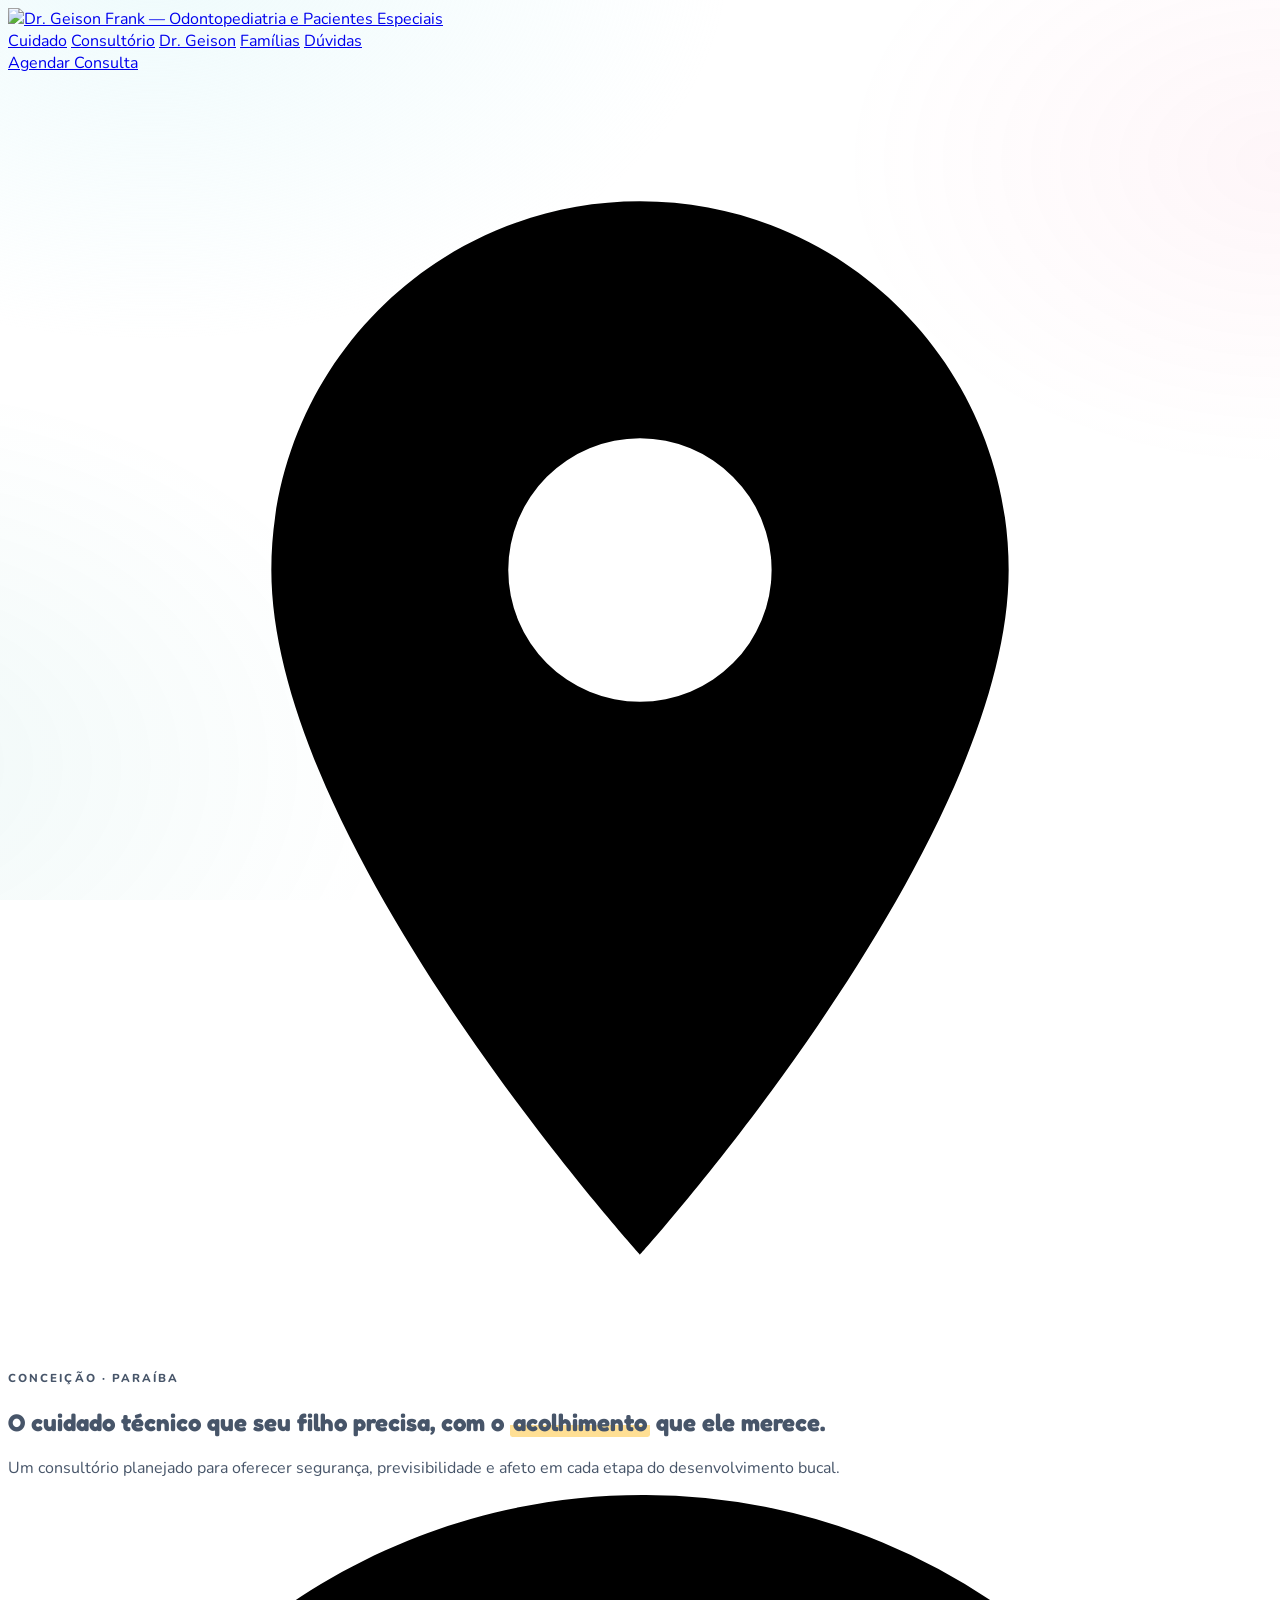
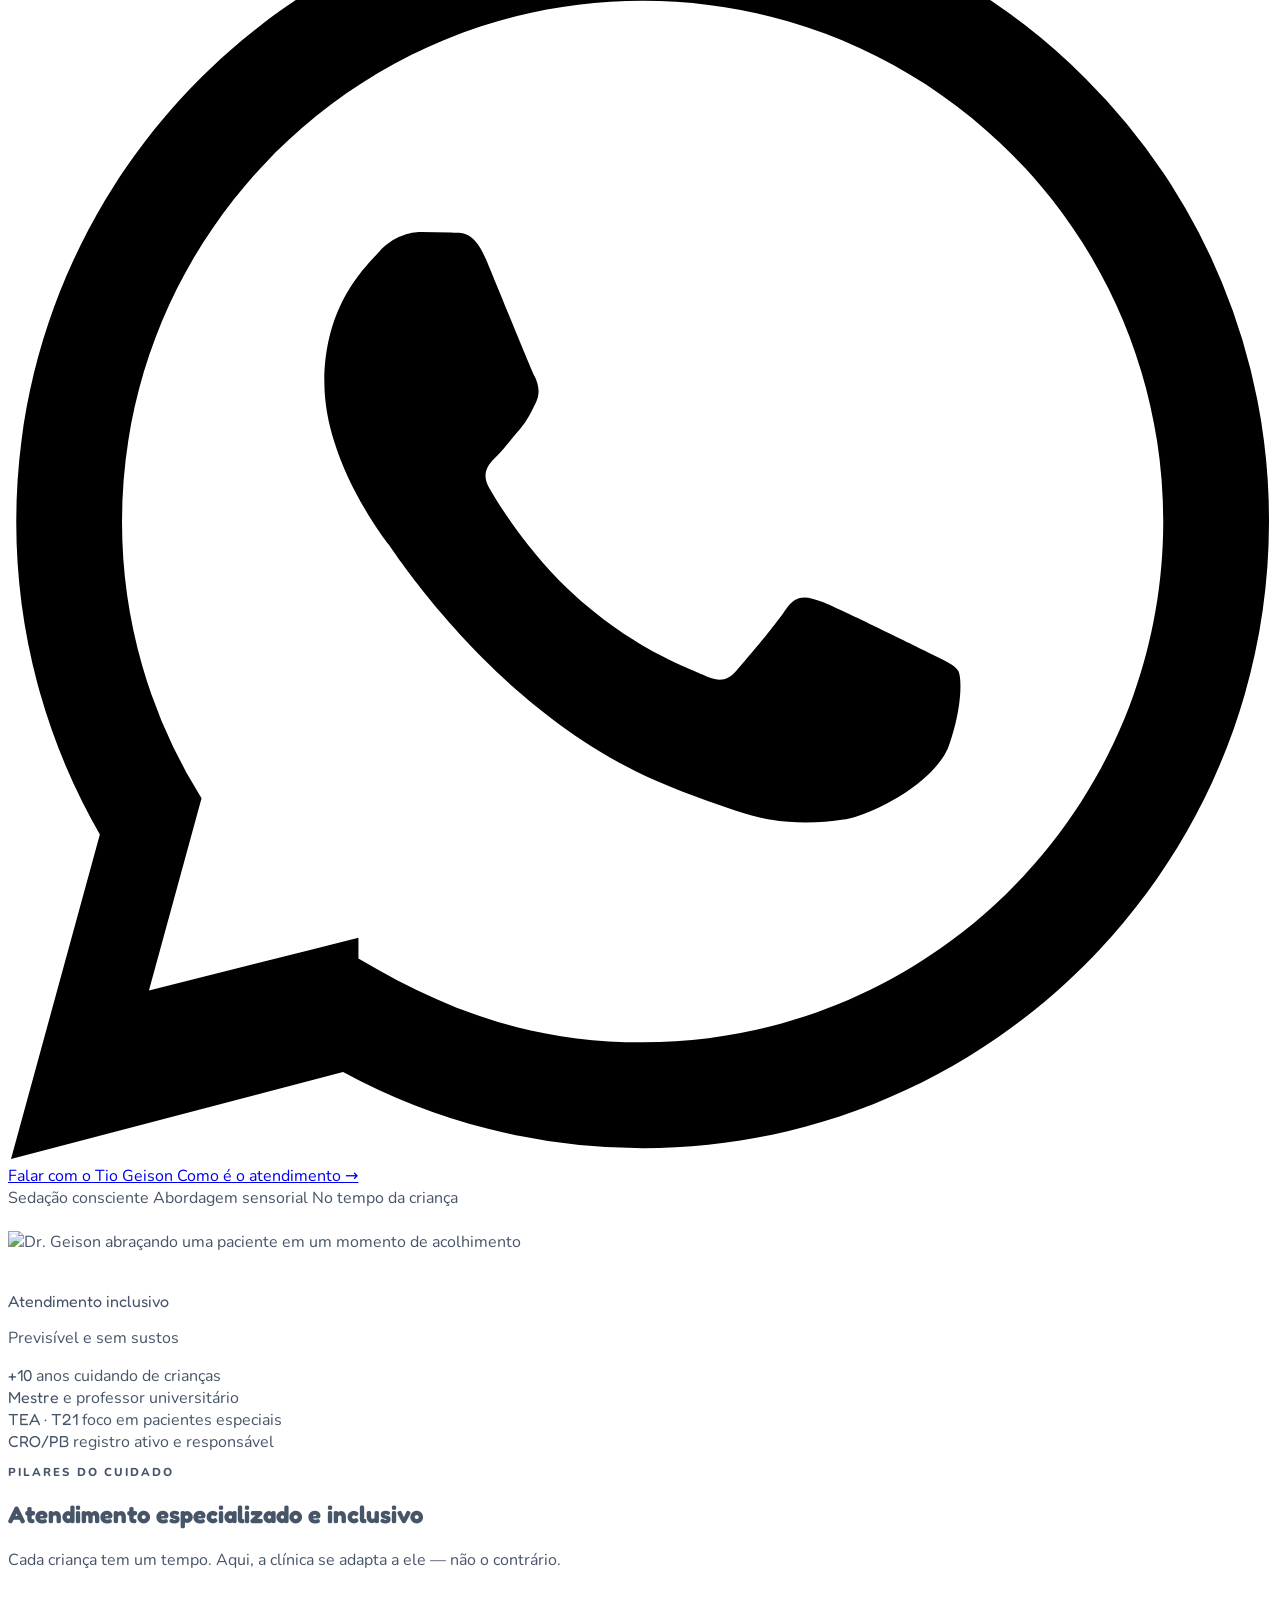
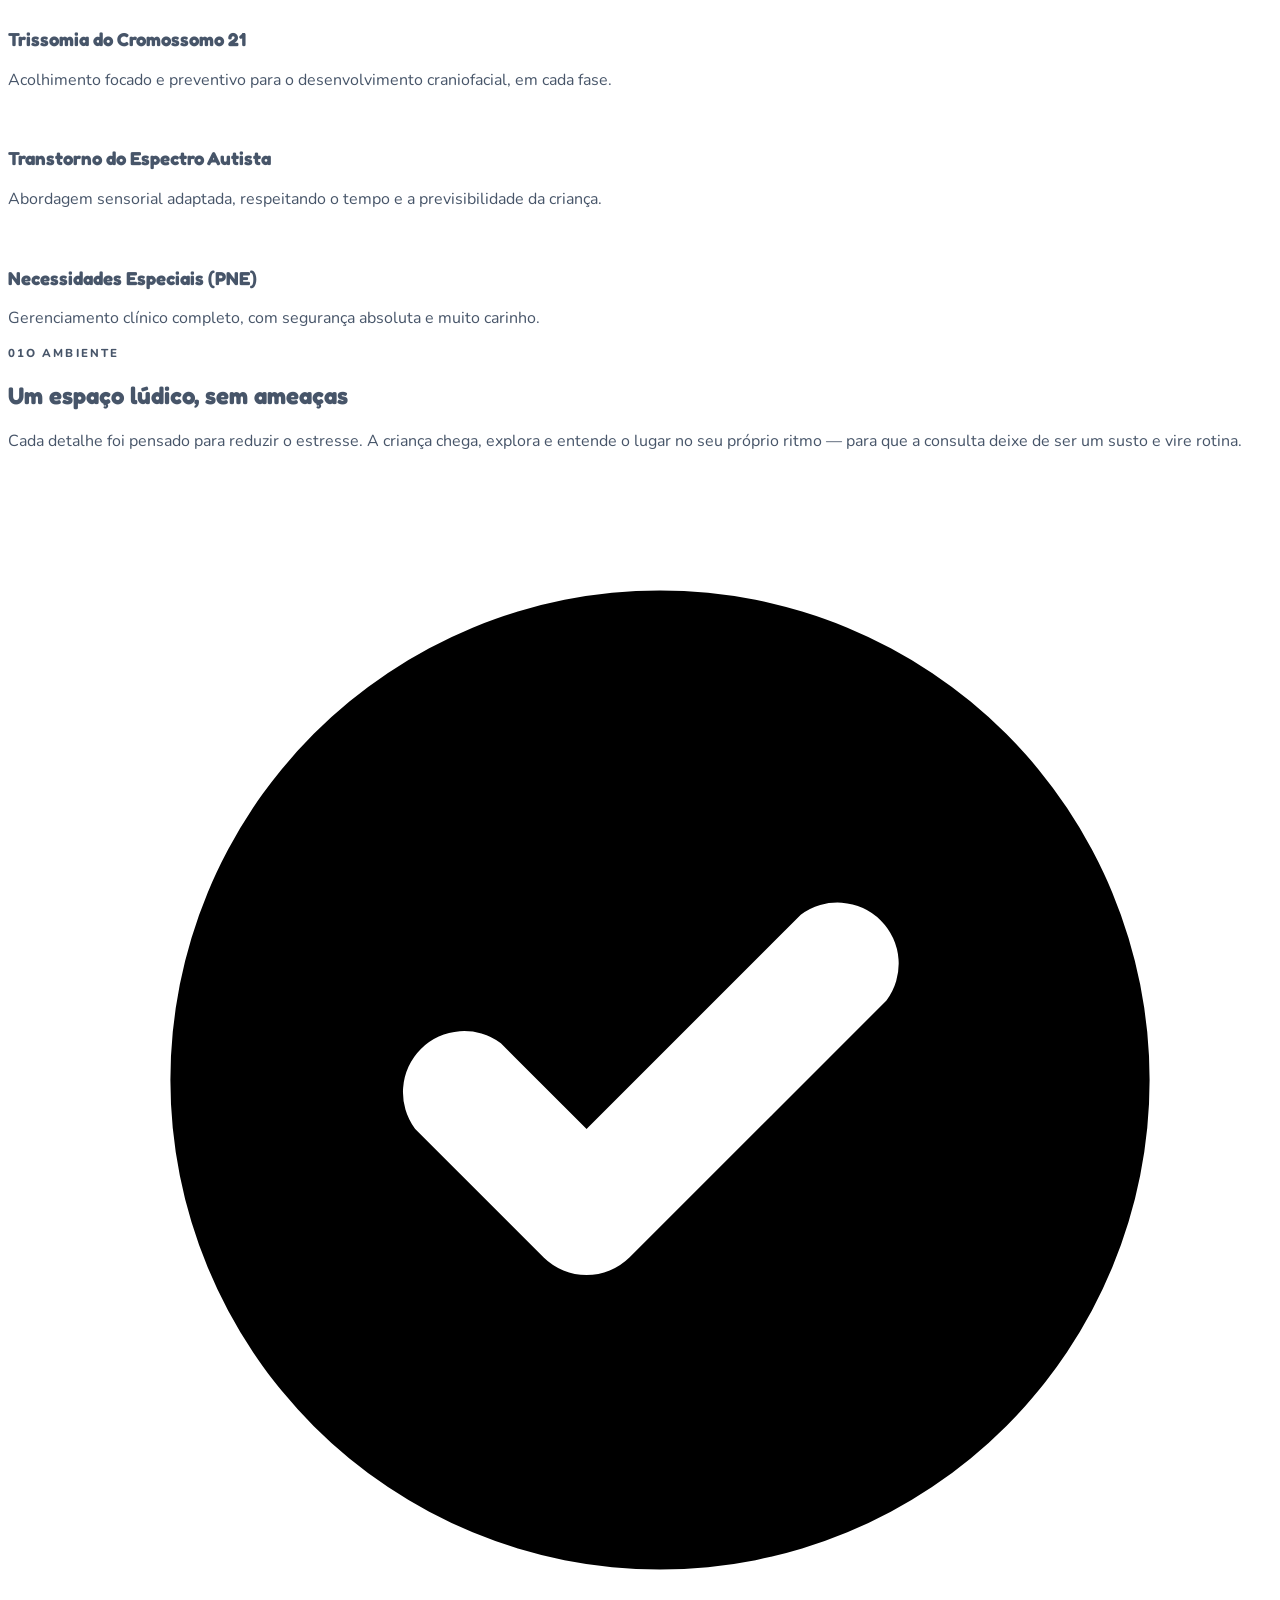
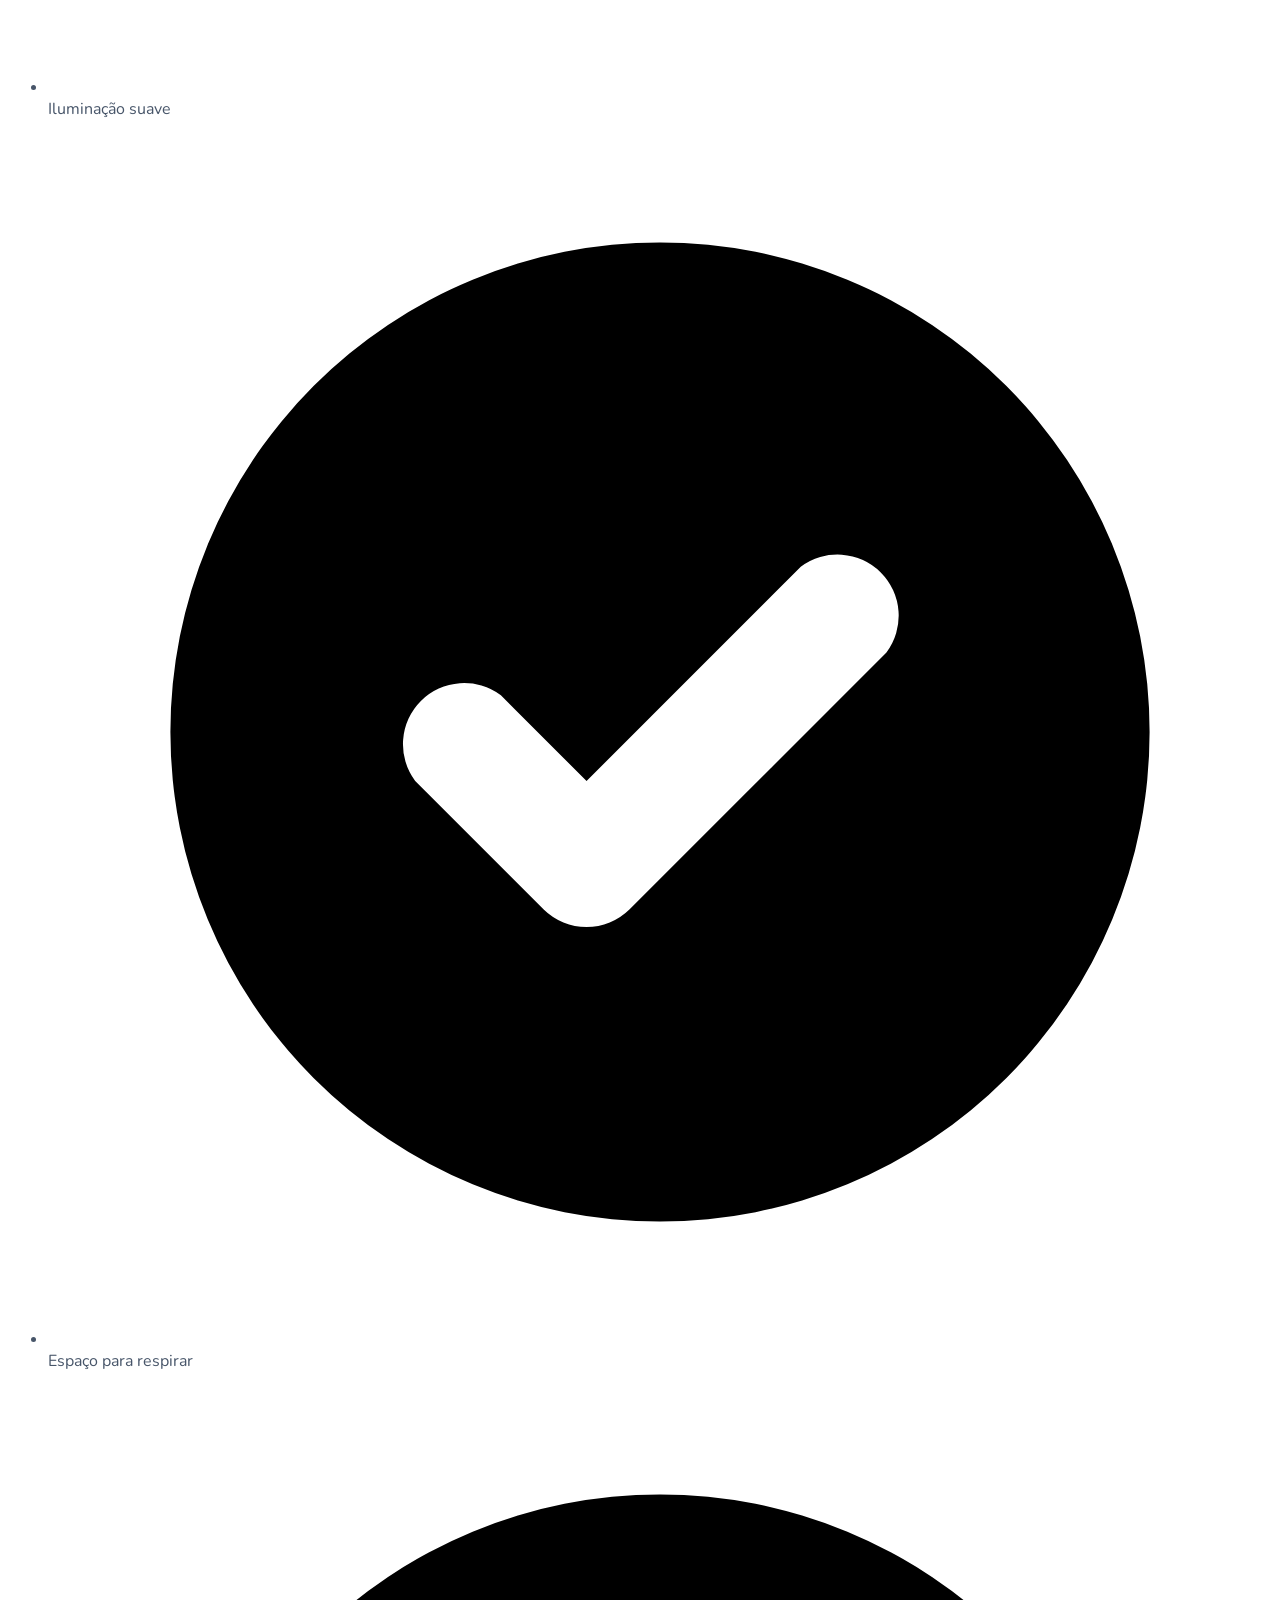
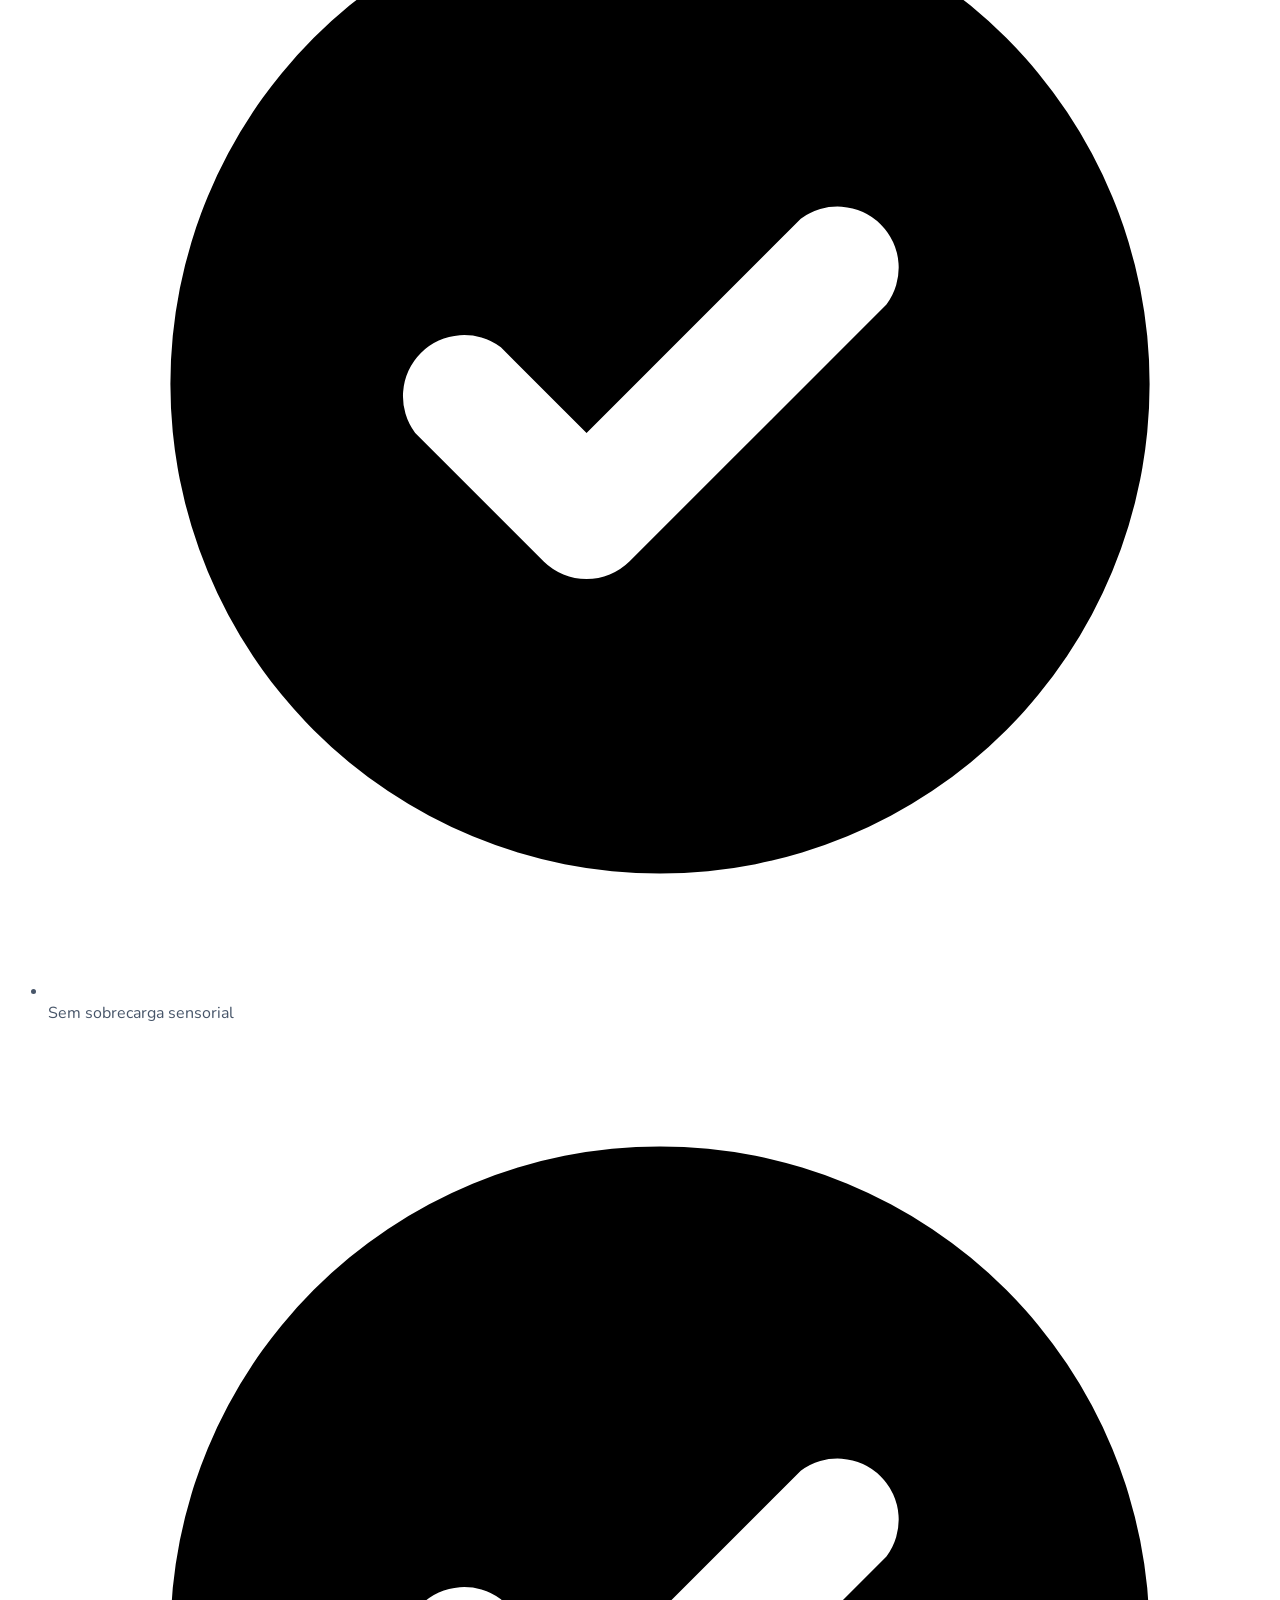
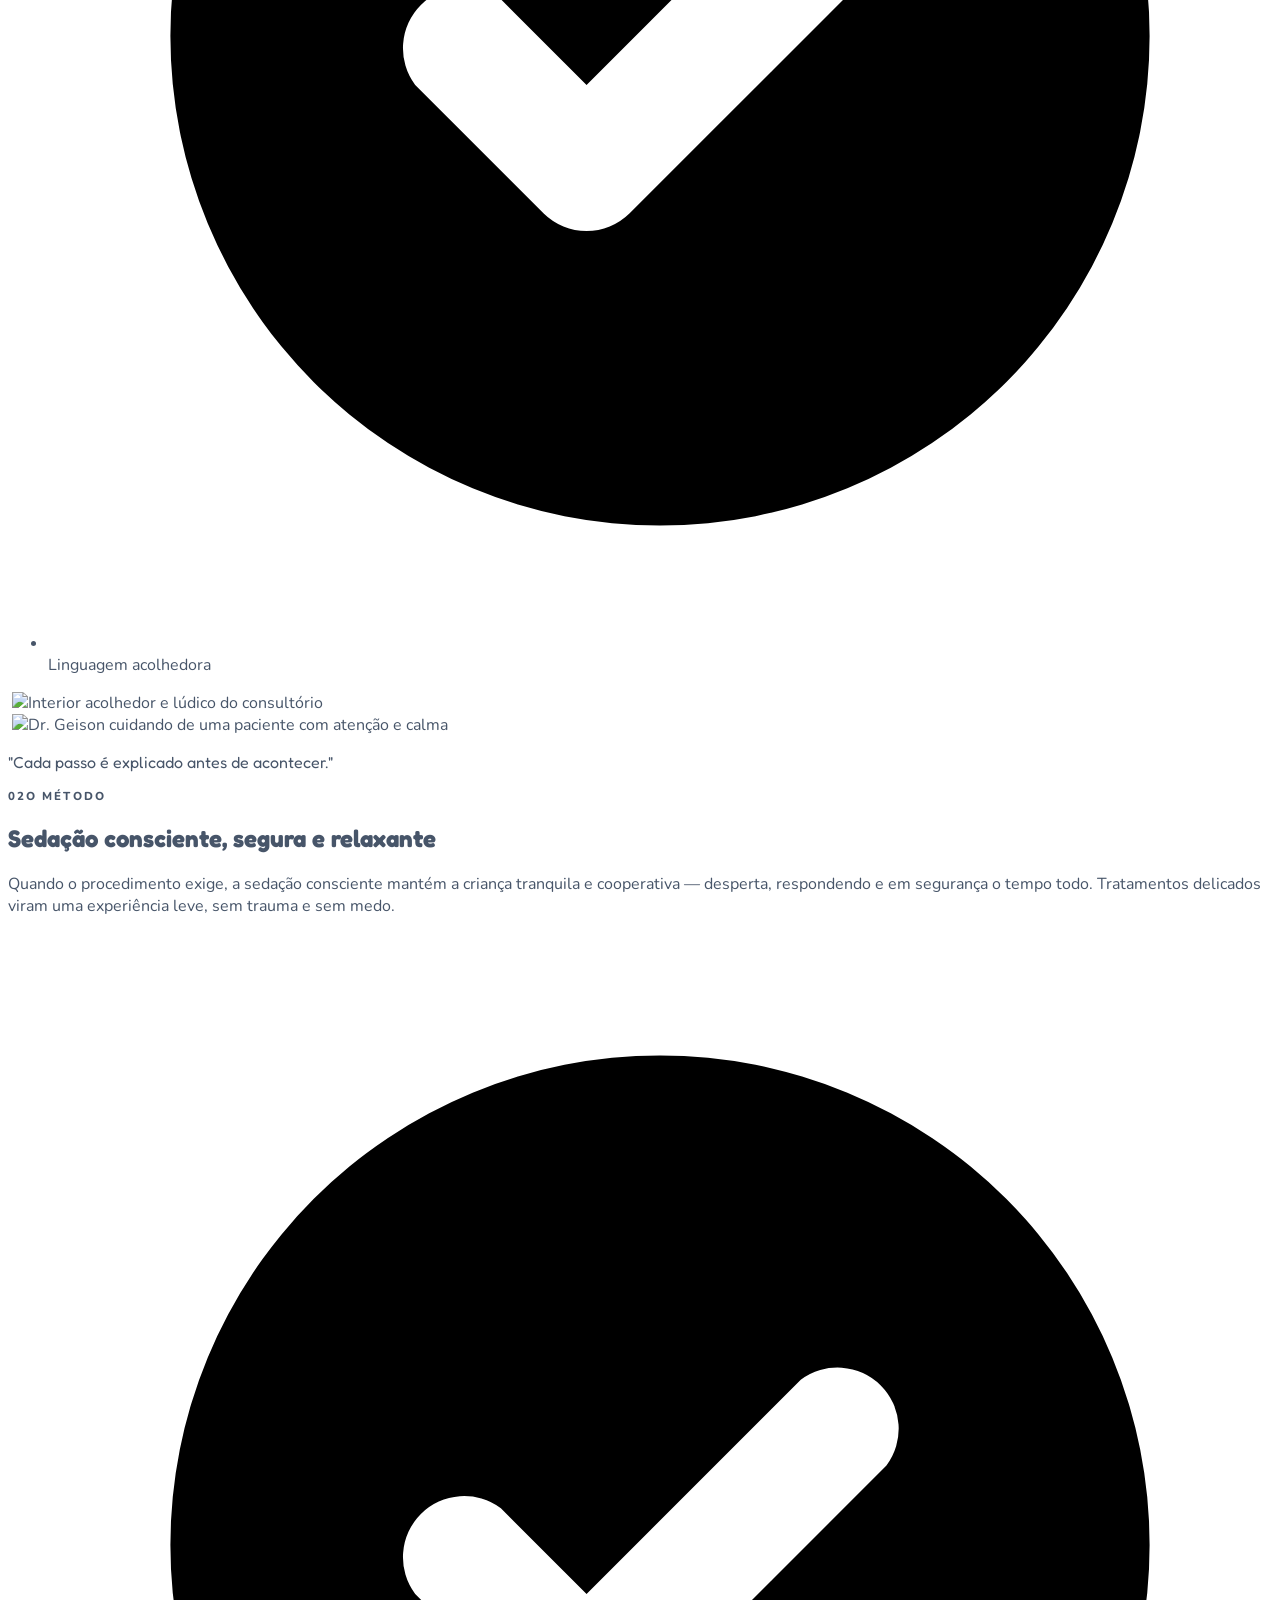
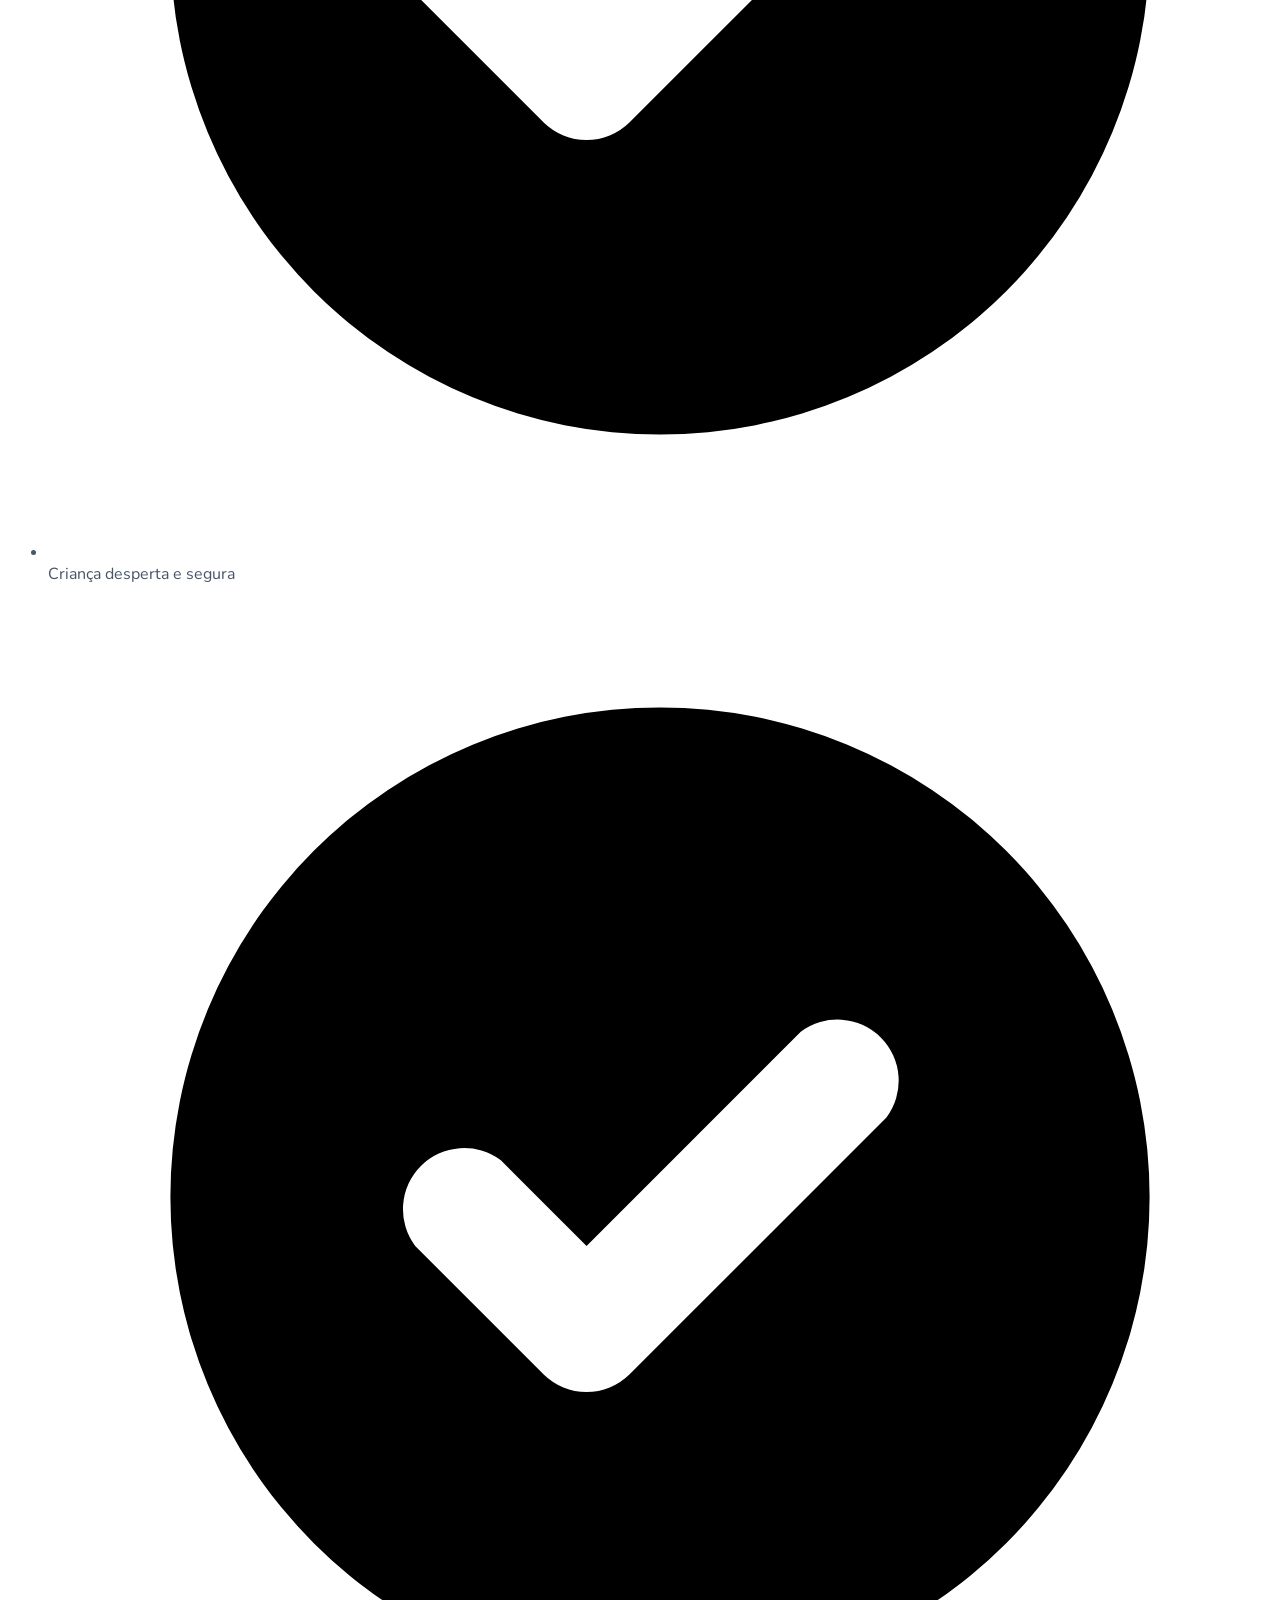
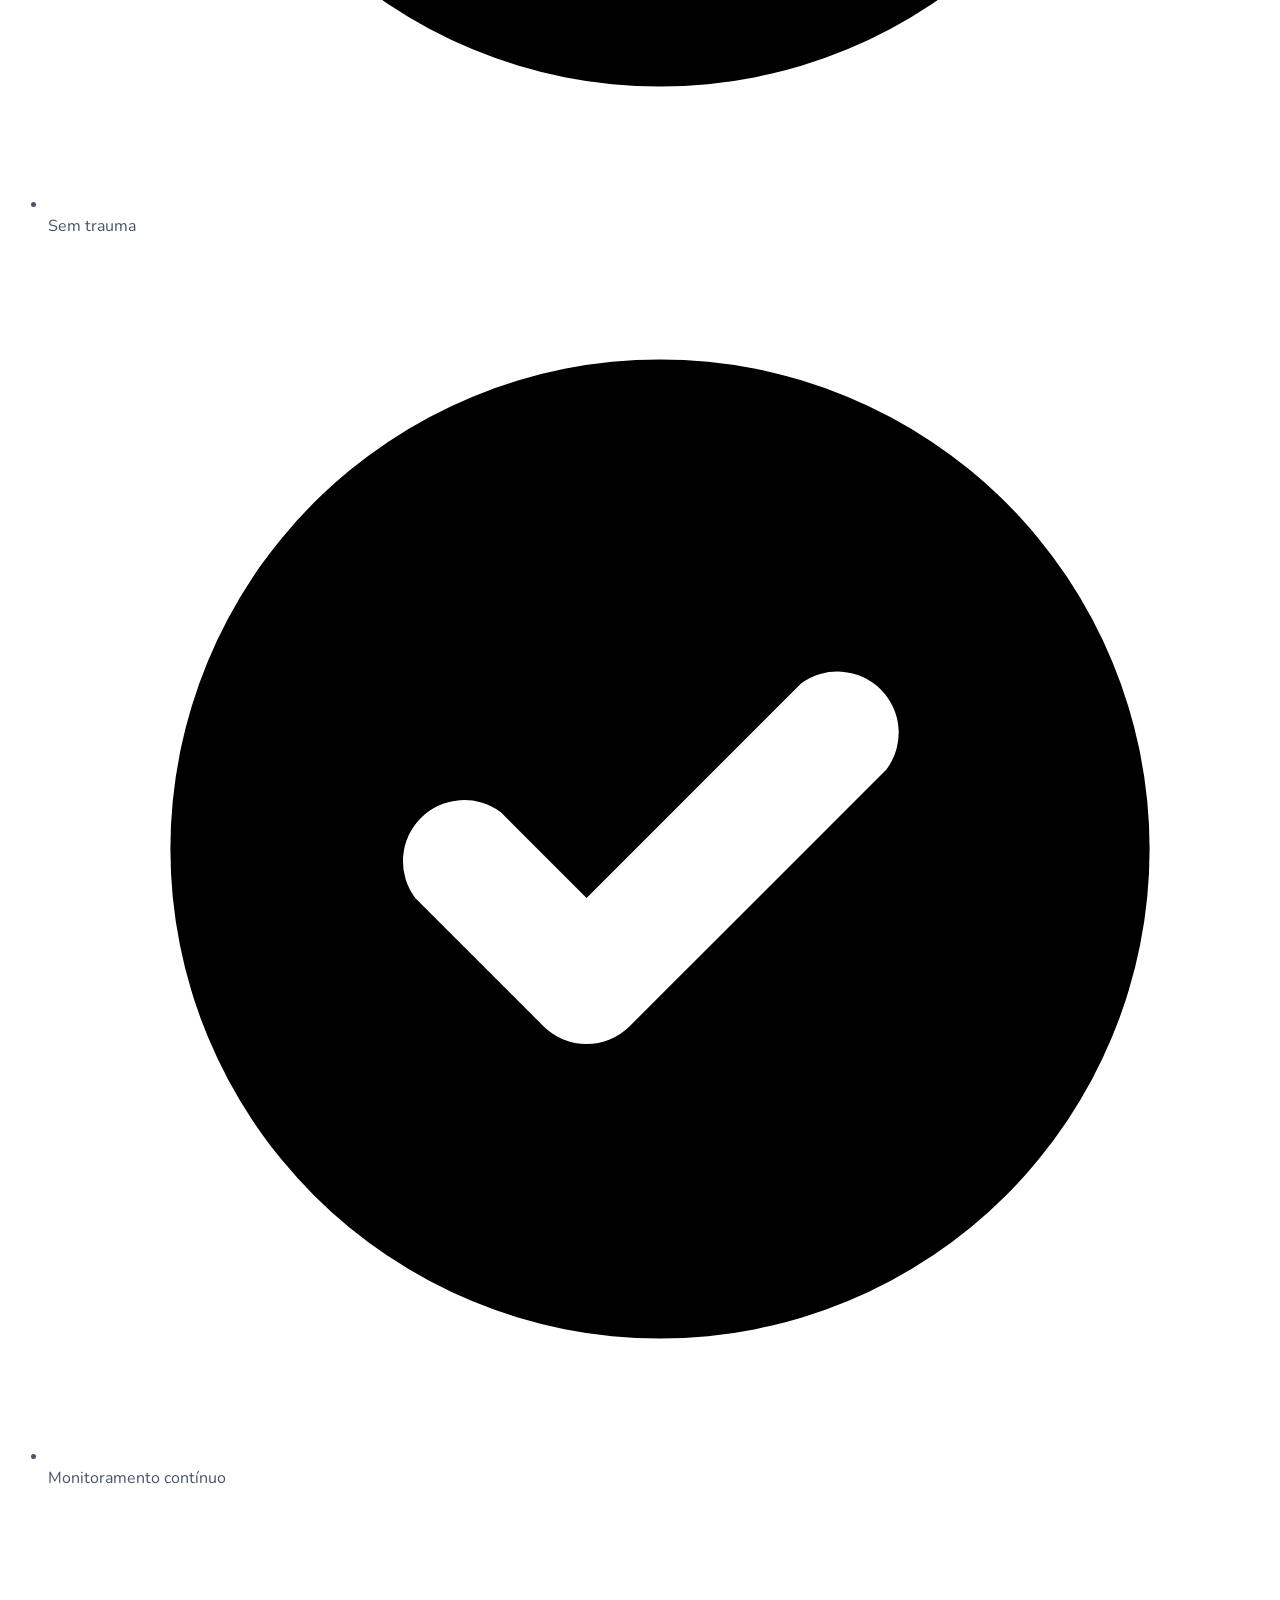
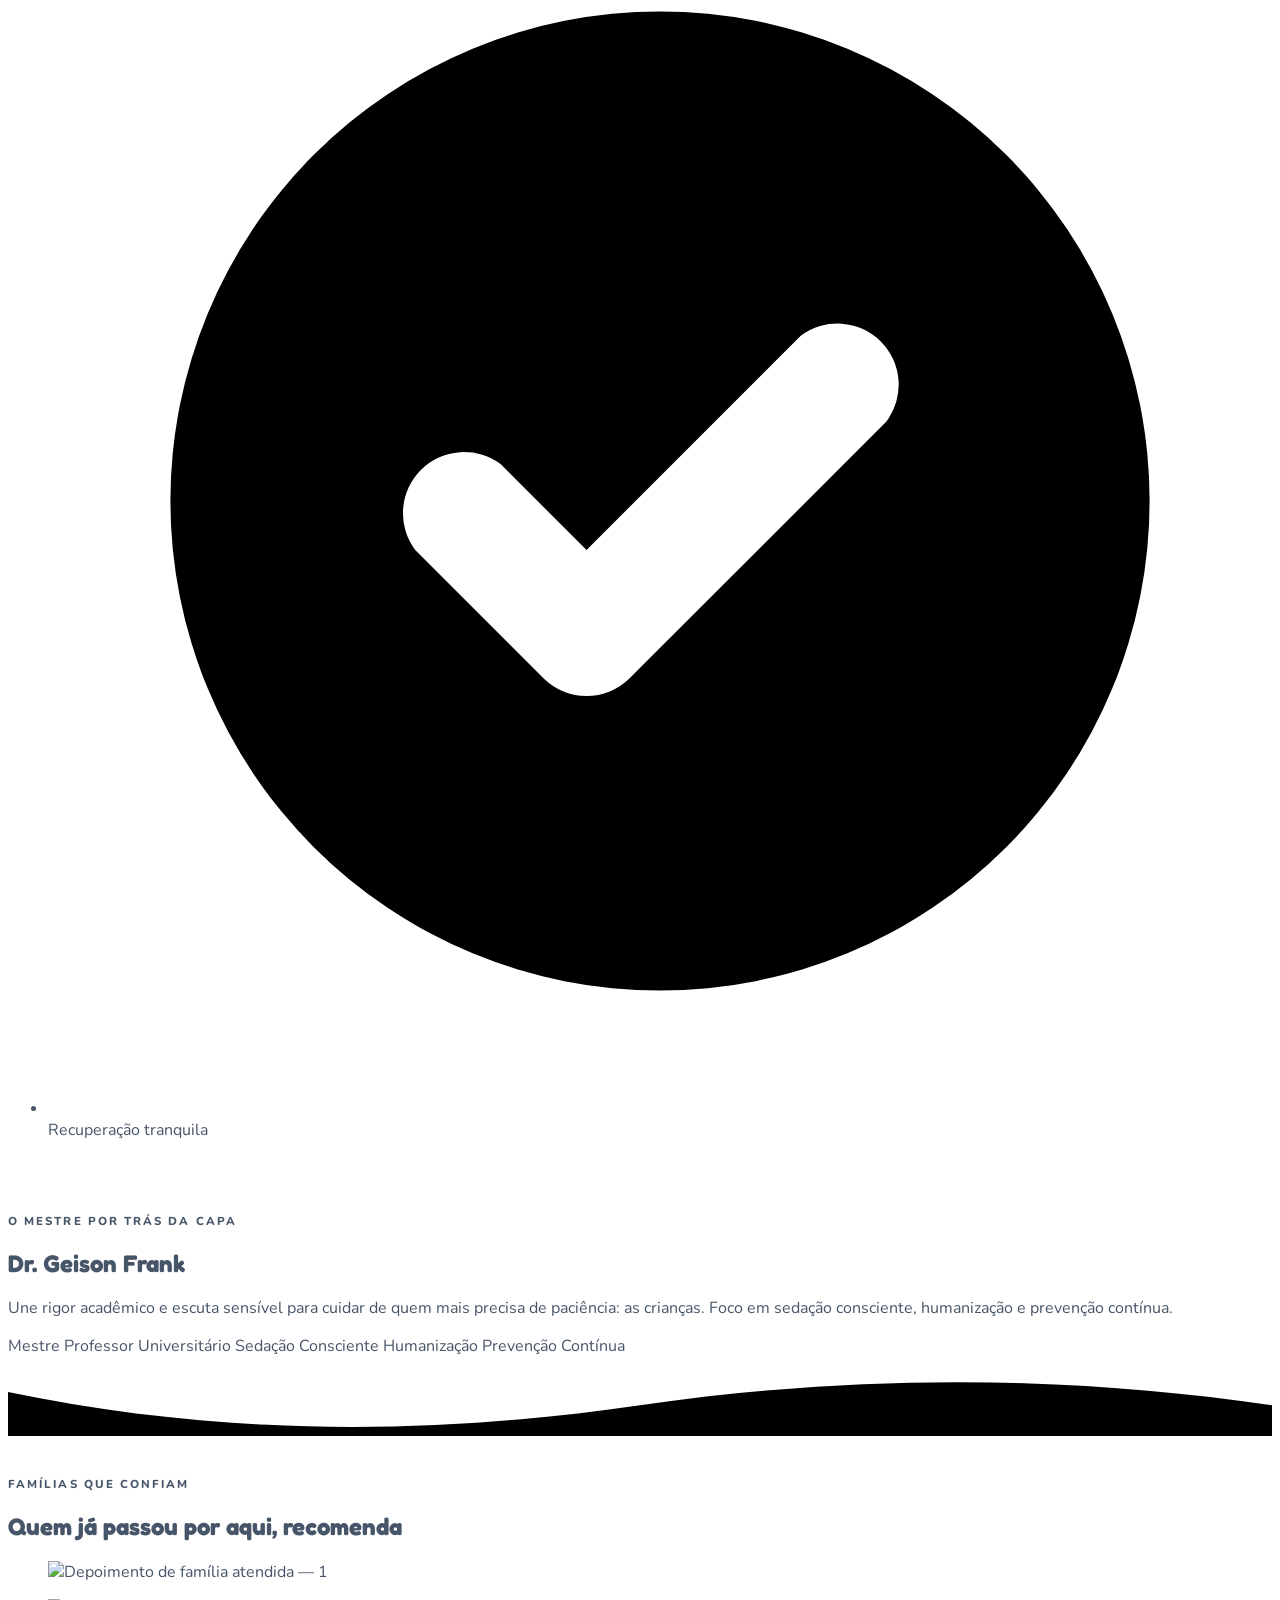
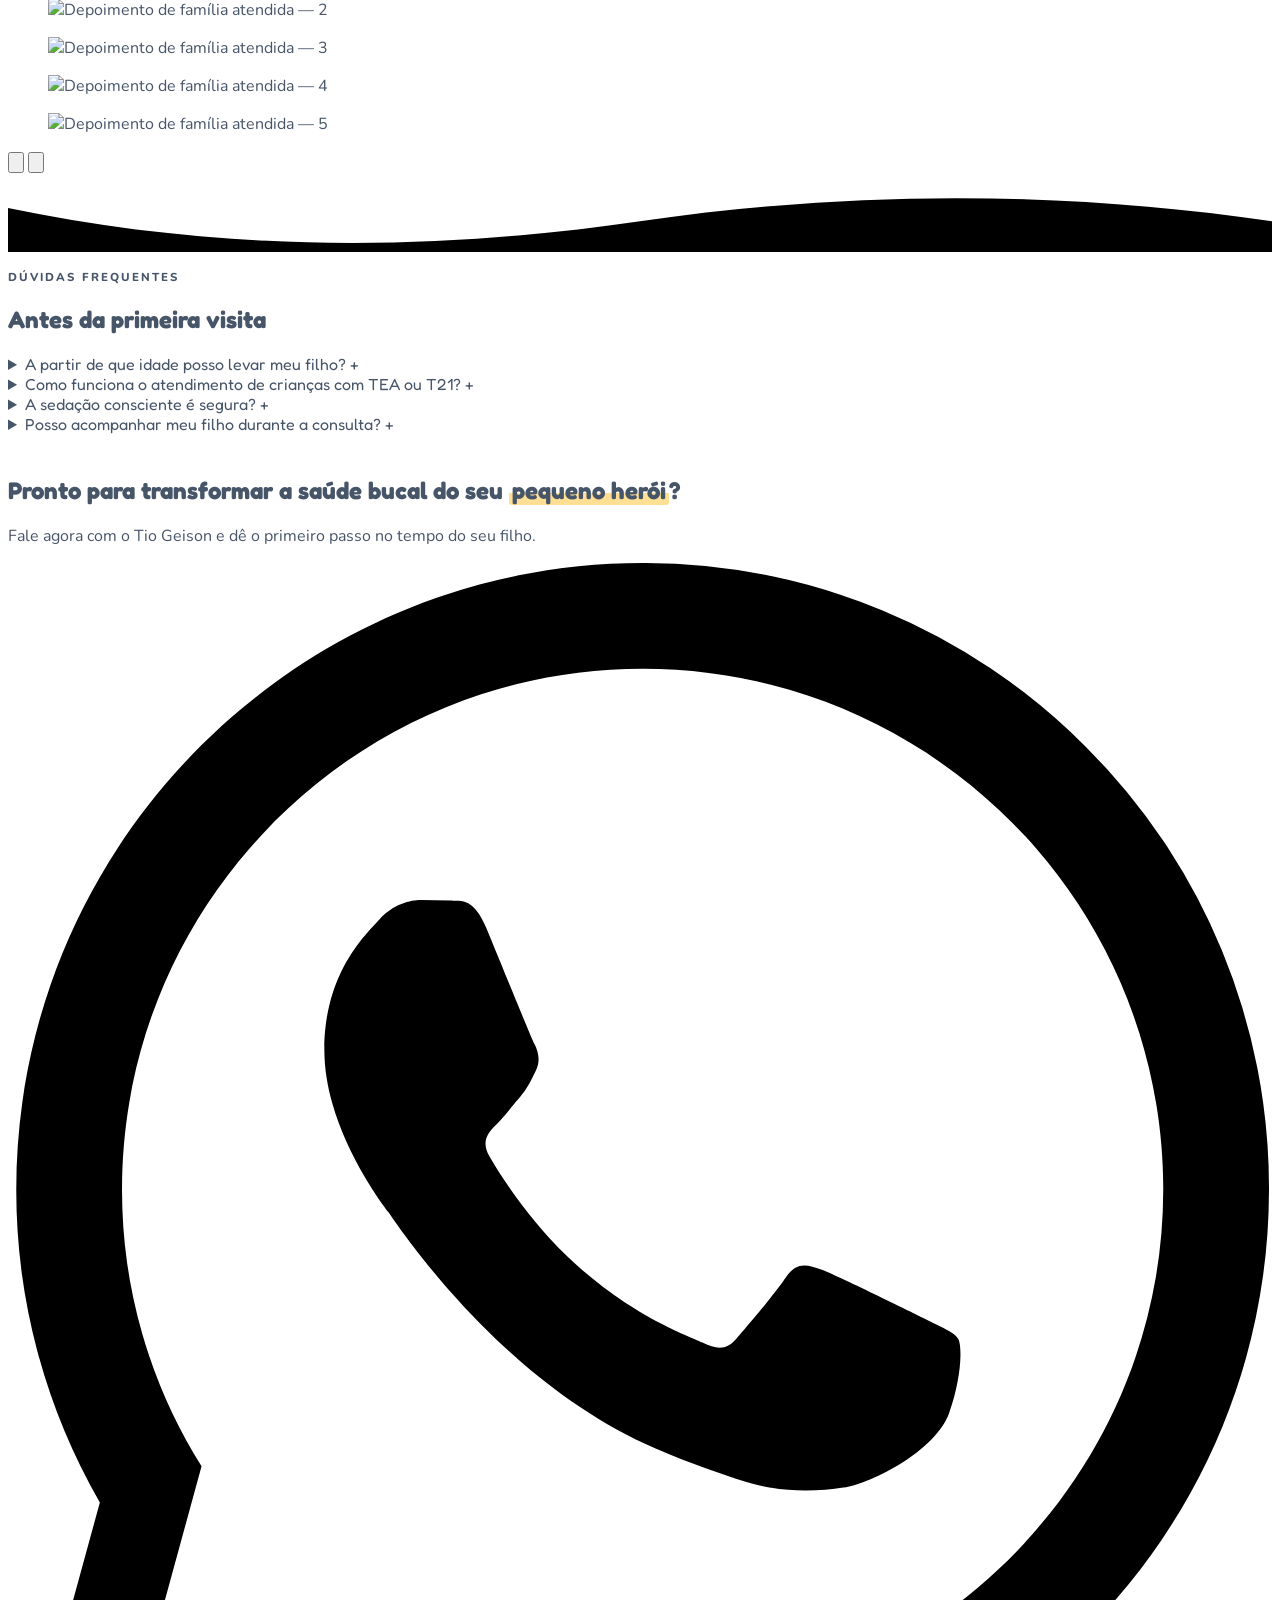
==== index.html @ b2a217eb "Add files via upload" ====
<!DOCTYPE html>
<html lang="pt-BR">
<head>
<meta charset="UTF-8" />
<meta name="viewport" content="width=device-width, initial-scale=1.0" />
<title>Dr. Geison Frank — Odontopediatria e Pacientes Especiais</title>
<meta name="description" content="Odontopediatria e pacientes especiais em Conceição-PB. Cuidado técnico com acolhimento, sedação consciente e abordagem sensorial adaptada. Agende com o Tio Geison." />

<!-- ============================================================
     CONFIGURAÇÃO RÁPIDA — edite somente estas variáveis
     ============================================================ -->
<script>
  // ⚠️ CONFIRMAR ESTE NÚMERO antes de publicar (wa.me: 55 + DDD + 9 dígitos, sem símbolos)
  // Cartão do IDV mostra (71) 9414-9233.
  const WHATSAPP   = "5571994149233";
  const MSG_PADRAO = "Olá, Tio Geison! Vim pelo site e gostaria de agendar uma consulta para o meu filho.";
  function waLink(){ return "https://wa.me/" + WHATSAPP + "?text=" + encodeURIComponent(MSG_PADRAO); }
</script>

<link rel="preconnect" href="https://fonts.googleapis.com" />
<link rel="preconnect" href="https://fonts.gstatic.com" crossorigin />
<link href="https://fonts.googleapis.com/css2?family=Fredoka:wght@400;500;600;700&family=Nunito:wght@400;500;600;700;800;900&display=swap" rel="stylesheet" />

<script src="https://cdn.tailwindcss.com"></script>
<script>
  tailwind.config = {
    theme: {
      extend: {
        colors: {
          'brand-navy':       '#0D47A1',
          'brand-navy-deep':  '#093577',
          'brand-blue-light': '#E0F7FA',
          'brand-teal':       '#26A69A',
          'brand-yellow':     '#FFB300',
          'brand-pink':       '#F06292',
          'brand-green':      '#2EA678',
        },
        fontFamily: {
          display: ['Fredoka', 'system-ui', 'sans-serif'],
          body:    ['Nunito', 'system-ui', 'sans-serif'],
        },
      }
    }
  }
</script>

<style>
  html { scroll-behavior: smooth; }
  body { font-family: 'Nunito', system-ui, sans-serif; color:#475569; }
  h1,h2,h3,.font-display { font-family:'Fredoka', system-ui, sans-serif; }
  ::selection { background:#FFB300; color:#0D47A1; }

  /* Respiro: vinheta de fundo "jardim" muito suave atrás de tudo */
  .garden-bg::before{
    content:""; position:fixed; inset:0; z-index:-2;
    background:
      radial-gradient(60rem 40rem at 12% -5%, rgba(224,247,250,.55), transparent 60%),
      radial-gradient(50rem 35rem at 100% 18%, rgba(240,98,146,.06), transparent 55%),
      radial-gradient(55rem 40rem at -10% 85%, rgba(38,166,154,.07), transparent 60%);
  }

  /* Blobs ambiente — lentíssimos, baixa opacidade (calmo) */
  .ambient{ position:fixed; z-index:-1; pointer-events:none; opacity:.16;
            filter:blur(2px); animation:drift 26s ease-in-out infinite; }
  .ambient.b2{ animation-duration:34s; animation-delay:-8s; }
  .ambient.b3{ animation-duration:30s; animation-delay:-14s; }
  @keyframes drift{
    0%,100%{ transform:translate3d(0,0,0) rotate(0deg); }
    50%    { transform:translate3d(0,-22px,0) rotate(6deg); }
  }

  /* Marca-texto (highlighter) amarelo, on-brand */
  .hl{ background:linear-gradient(transparent 60%, rgba(255,179,0,.42) 60%);
       -webkit-box-decoration-break:clone; box-decoration-break:clone;
       padding:0 .12em; border-radius:.1em; }

  /* Eyebrow / rótulo editorial */
  .eyebrow{ letter-spacing:.18em; font-weight:800; font-size:.72rem; text-transform:uppercase; }

  /* Cards de pilar — elevação no hover */
  .pillar{ transition:transform .4s cubic-bezier(.2,.7,.2,1), box-shadow .4s ease; }
  .pillar:hover{ transform:translateY(-8px); box-shadow:0 24px 48px -18px rgba(13,71,161,.28); }

  /* Carrossel */
  .scrollbar-none{ -ms-overflow-style:none; scrollbar-width:none; }
  .scrollbar-none::-webkit-scrollbar{ display:none; }

  /* Pulse calmo do WhatsApp */
  @keyframes softpulse{
    0%,100%{ box-shadow:0 10px 30px -8px rgba(38,166,154,.5), 0 0 0 0 rgba(38,166,154,.35); }
    50%    { box-shadow:0 10px 30px -8px rgba(38,166,154,.5), 0 0 0 12px rgba(38,166,154,0); }
  }
  .pulse-wa{ animation:softpulse 3.2s infinite; }

  /* Reveal no scroll com stagger calmo */
  .reveal{ opacity:0; transform:translateY(26px); transition:opacity .8s ease, transform .8s cubic-bezier(.2,.7,.2,1); }
  .reveal.is-visible{ opacity:1; transform:none; }
  .reveal[data-d="1"]{ transition-delay:.08s; }
  .reveal[data-d="2"]{ transition-delay:.16s; }
  .reveal[data-d="3"]{ transition-delay:.24s; }

  /* FAQ */
  .faq-a{ max-height:0; overflow:hidden; transition:max-height .45s ease; }
  details[open] .faq-a{ max-height:320px; }
  details summary::-webkit-details-marker{ display:none; }
  .faq-ic{ transition:transform .35s ease; }
  details[open] .faq-ic{ transform:rotate(45deg); }

  @media (prefers-reduced-motion: reduce){
    html{ scroll-behavior:auto; }
    .ambient,.pulse-wa{ animation:none; }
    .reveal{ opacity:1 !important; transform:none !important; transition:none; }
    .faq-a{ transition:none; }
  }
</style>
</head>

<body class="garden-bg bg-white antialiased overflow-x-hidden">

<!-- Blobs ambiente (decorativos, ancorados ao fundo) -->
<img src="https://res.cloudinary.com/dtdeapdme/image/upload/v1779722900/Elementos_visuais_-_Forma_org%C3%A2nica_-_Amarelo_nzwy79.png" alt="" aria-hidden="true" class="ambient w-72 h-72 top-[18%] -left-24 object-contain" />
<img src="https://res.cloudinary.com/dtdeapdme/image/upload/v1779722900/Elementos_visuais_-_Forma_org%C3%A2nica_-_Rosa_mq3hnx.png" alt="" aria-hidden="true" class="ambient b2 w-80 h-80 top-[58%] -right-28 object-contain" />
<img src="https://res.cloudinary.com/dtdeapdme/image/upload/v1779722900/Elementos_visuais_-_Forma_org%C3%A2nica_Verde_w1key8.png" alt="" aria-hidden="true" class="ambient b3 w-72 h-72 top-[86%] left-[8%] object-contain" />

<!-- ===================== HEADER ===================== -->
<header class="sticky top-0 z-50 bg-white/75 backdrop-blur-xl border-b border-slate-100/80">
  <div class="max-w-7xl mx-auto px-6 lg:px-12 h-20 flex items-center justify-between">
    <a href="#hero" class="flex items-center">
      <img src="https://res.cloudinary.com/dtdeapdme/image/upload/v1779560097/logo01_cv6u3c.png" alt="Dr. Geison Frank — Odontopediatria e Pacientes Especiais" class="h-11 w-auto object-contain" />
    </a>
    <nav class="hidden md:flex items-center gap-9 text-sm font-bold text-brand-navy">
      <a href="#pilares"    class="hover:text-brand-teal transition-colors">Cuidado</a>
      <a href="#jornada"    class="hover:text-brand-teal transition-colors">Consultório</a>
      <a href="#autoridade" class="hover:text-brand-teal transition-colors">Dr. Geison</a>
      <a href="#provas"     class="hover:text-brand-teal transition-colors">Famílias</a>
      <a href="#faq"        class="hover:text-brand-teal transition-colors">Dúvidas</a>
    </nav>
    <a href="#contato" class="inline-flex items-center rounded-full border-2 border-brand-teal text-brand-teal font-bold text-sm px-5 py-2.5 hover:bg-brand-teal hover:text-white transition-all hover:shadow-lg hover:shadow-brand-teal/25">
      Agendar Consulta
    </a>
  </div>
</header>

<!-- ===================== HERO ===================== -->
<section id="hero" class="relative overflow-hidden px-6 lg:px-24 pt-16 pb-24 md:pt-24 md:pb-28">
  <img src="https://res.cloudinary.com/dtdeapdme/image/upload/v1779722971/Textura_-_Dentes_-_Branco_wkqypa.png" alt="" aria-hidden="true" class="pointer-events-none absolute inset-0 w-full h-full object-cover opacity-[0.04]" />

  <div class="relative max-w-7xl mx-auto grid grid-cols-1 lg:grid-cols-[1.05fr_.95fr] gap-16 lg:gap-20 items-center">
    <!-- Texto -->
    <div>
      <span class="reveal inline-flex items-center gap-2 rounded-full bg-white border border-brand-blue-light text-brand-navy eyebrow px-4 py-2 mb-7 shadow-sm">
        <svg viewBox="0 0 24 24" class="w-3.5 h-3.5 fill-brand-teal"><path d="M12 2C8.13 2 5 5.13 5 9c0 5.25 7 13 7 13s7-7.75 7-13c0-3.87-3.13-7-7-7zm0 9.5A2.5 2.5 0 1112 6.5a2.5 2.5 0 010 5z"/></svg>
        Conceição · Paraíba
      </span>
      <h1 class="reveal font-display text-[2.1rem] leading-[1.08] sm:text-5xl lg:text-[3.4rem] font-600 text-brand-navy text-balance" data-d="1">
        O cuidado técnico que seu filho precisa, com o <span class="hl">acolhimento</span> que ele merece.
      </h1>
      <p class="reveal mt-7 text-lg md:text-xl text-slate-600 max-w-xl leading-relaxed" data-d="2">
        Um consultório planejado para oferecer segurança, previsibilidade e afeto
        em cada etapa do desenvolvimento bucal.
      </p>

      <div class="reveal mt-9 flex flex-wrap items-center gap-4" data-d="3">
        <a href="#" data-wa class="pulse-wa inline-flex items-center gap-3 rounded-full bg-brand-teal text-white font-bold text-base px-7 py-4 hover:bg-[#1f8c81] transition-colors">
          <svg viewBox="0 0 24 24" class="w-5 h-5 fill-current"><path d="M.057 24l1.687-6.163a11.867 11.867 0 01-1.587-5.945C.16 5.335 5.495 0 12.05 0a11.82 11.82 0 018.413 3.488 11.82 11.82 0 013.48 8.414c-.003 6.557-5.338 11.892-11.893 11.892a11.9 11.9 0 01-5.688-1.448L.057 24zm6.597-3.807c1.676.995 3.276 1.591 5.392 1.592 5.448 0 9.886-4.434 9.889-9.885.002-5.462-4.415-9.89-9.881-9.892-5.452 0-9.887 4.434-9.889 9.884a9.86 9.86 0 001.51 5.26l-.999 3.648 3.978-.999zm11.387-5.464c-.074-.124-.272-.198-.57-.347-.297-.149-1.758-.868-2.031-.967-.272-.099-.47-.149-.669.149-.198.297-.768.967-.941 1.165-.173.198-.347.223-.644.074-.297-.149-1.255-.462-2.39-1.475-.883-.788-1.48-1.761-1.653-2.059-.173-.297-.018-.458.13-.606.134-.133.297-.347.446-.521.151-.172.2-.296.3-.495.099-.198.05-.372-.025-.521-.075-.148-.669-1.611-.916-2.206-.242-.579-.487-.501-.669-.51l-.57-.01c-.198 0-.52.074-.792.372s-1.04 1.016-1.04 2.479 1.065 2.876 1.213 3.074c.149.198 2.095 3.2 5.076 4.487.709.306 1.263.489 1.694.626.712.226 1.36.194 1.872.118.571-.085 1.758-.719 2.006-1.413.248-.695.248-1.29.173-1.414z"/></svg>
          Falar com o Tio Geison
        </a>
        <a href="#pilares" class="text-brand-navy font-bold hover:text-brand-teal transition-colors">Como é o atendimento →</a>
      </div>

      <!-- micro-reassurances -->
      <div class="reveal mt-10 flex flex-wrap items-center gap-x-6 gap-y-2 text-sm font-bold text-slate-500" data-d="3">
        <span class="inline-flex items-center gap-2"><span class="w-2 h-2 rounded-full bg-brand-teal"></span>Sedação consciente</span>
        <span class="inline-flex items-center gap-2"><span class="w-2 h-2 rounded-full bg-brand-yellow"></span>Abordagem sensorial</span>
        <span class="inline-flex items-center gap-2"><span class="w-2 h-2 rounded-full bg-brand-pink"></span>No tempo da criança</span>
      </div>
    </div>

    <!-- Composição visual em camadas -->
    <div class="reveal relative w-full max-w-xl mx-auto" data-d="2">
      <img src="https://res.cloudinary.com/dtdeapdme/image/upload/v1779722900/Elementos_visuais_-_Forma_org%C3%A2nica_-_Amarelo_nzwy79.png" alt="" aria-hidden="true" class="absolute -bottom-10 -right-10 w-48 h-48 z-0 opacity-50 object-contain" />
      <div class="absolute -top-7 -left-7 w-32 h-32 z-0 rounded-full bg-brand-blue-light/70 blur-md"></div>
      <img src="https://res.cloudinary.com/dtdeapdme/image/upload/v1779723160/abraco_ramliv.jpg" alt="Dr. Geison abraçando uma paciente em um momento de acolhimento" class="rounded-[2.25rem] shadow-2xl shadow-brand-navy/20 relative z-10 w-full aspect-[4/3] object-cover ring-8 ring-white" />
      <!-- card âncora (ancorado à imagem, não flutuante solto) -->
      <div class="absolute z-20 -bottom-6 left-5 md:-left-8 bg-white rounded-2xl shadow-xl border border-slate-100 px-4 py-3 flex items-center gap-3">
        <span class="w-11 h-11 rounded-xl bg-brand-blue-light flex items-center justify-center shrink-0">
          <img src="https://res.cloudinary.com/dtdeapdme/image/upload/v1779722900/Elementos_visuais_-_Quebra-cabe%C3%A7a_-_Pequeno_utklr3.png" alt="" class="w-7 h-7 object-contain" />
        </span>
        <div class="leading-tight">
          <p class="font-display font-600 text-brand-navy text-sm">Atendimento inclusivo</p>
          <p class="text-xs text-slate-500 font-semibold">Previsível e sem sustos</p>
        </div>
      </div>
    </div>
  </div>
</section>

<!-- ===================== SELOS DE CONFIANÇA ===================== -->
<section class="relative px-6 lg:px-24 pb-6">
  <div class="reveal max-w-6xl mx-auto rounded-3xl bg-white/80 backdrop-blur border border-slate-100 shadow-sm px-6 md:px-10 py-7 grid grid-cols-2 md:grid-cols-4 gap-6 text-center">
    <div class="flex flex-col items-center gap-1">
      <span class="font-display text-3xl font-700 text-brand-teal">+10</span>
      <span class="text-sm font-bold text-slate-500">anos cuidando de crianças</span>
    </div>
    <div class="flex flex-col items-center gap-1">
      <span class="font-display text-3xl font-700 text-brand-navy">Mestre</span>
      <span class="text-sm font-bold text-slate-500">e professor universitário</span>
    </div>
    <div class="flex flex-col items-center gap-1">
      <span class="font-display text-3xl font-700 text-brand-pink">TEA · T21</span>
      <span class="text-sm font-bold text-slate-500">foco em pacientes especiais</span>
    </div>
    <div class="flex flex-col items-center gap-1">
      <span class="font-display text-3xl font-700 text-brand-yellow">CRO/PB</span>
      <span class="text-sm font-bold text-slate-500">registro ativo e responsável</span>
    </div>
  </div>
</section>

<!-- ===================== PILARES ===================== -->
<section id="pilares" class="relative px-6 lg:px-24 py-24">
  <div class="max-w-7xl mx-auto">
    <div class="reveal text-center max-w-2xl mx-auto mb-16">
      <p class="eyebrow text-brand-teal mb-3">Pilares do cuidado</p>
      <h2 class="font-display text-3xl md:text-[2.6rem] leading-tight font-600 text-brand-navy text-balance">Atendimento especializado e inclusivo</h2>
      <p class="mt-4 text-lg text-slate-600">Cada criança tem um tempo. Aqui, a clínica se adapta a ele — não o contrário.</p>
    </div>

    <div class="grid grid-cols-1 md:grid-cols-3 gap-7">
      <!-- Card 1 -->
      <article class="pillar reveal relative bg-white rounded-3xl p-9 border border-slate-100 shadow-sm flex flex-col items-center text-center overflow-hidden" data-d="1">
        <span class="absolute top-0 inset-x-0 h-1.5 bg-brand-teal/80"></span>
        <div class="relative mb-7">
          <span class="absolute inset-0 -m-3 rounded-full bg-brand-teal/10 blur-md"></span>
          <span class="relative w-24 h-24 rounded-full bg-slate-50 ring-4 ring-brand-teal/15 flex items-center justify-center shadow-inner">
            <img src="https://res.cloudinary.com/dtdeapdme/image/upload/v1779722900/Elementos_visuais_-_Dente_tmwf3x.png" alt="" class="w-14 h-14 object-contain" />
          </span>
        </div>
        <h3 class="font-display text-xl font-600 text-brand-navy mb-3">Trissomia do Cromossomo 21</h3>
        <p class="text-slate-600 leading-relaxed">Acolhimento focado e preventivo para o desenvolvimento craniofacial, em cada fase.</p>
      </article>
      <!-- Card 2 -->
      <article class="pillar reveal relative bg-white rounded-3xl p-9 border border-slate-100 shadow-sm flex flex-col items-center text-center overflow-hidden" data-d="2">
        <span class="absolute top-0 inset-x-0 h-1.5 bg-brand-yellow/90"></span>
        <div class="relative mb-7">
          <span class="absolute inset-0 -m-3 rounded-full bg-brand-yellow/15 blur-md"></span>
          <span class="relative w-24 h-24 rounded-full bg-slate-50 ring-4 ring-brand-yellow/20 flex items-center justify-center shadow-inner">
            <img src="https://res.cloudinary.com/dtdeapdme/image/upload/v1779722900/Elementos_visuais_-_Quebra-cabe%C3%A7a_-_Pequeno_utklr3.png" alt="" class="w-14 h-14 object-contain" />
          </span>
        </div>
        <h3 class="font-display text-xl font-600 text-brand-navy mb-3">Transtorno do Espectro Autista</h3>
        <p class="text-slate-600 leading-relaxed">Abordagem sensorial adaptada, respeitando o tempo e a previsibilidade da criança.</p>
      </article>
      <!-- Card 3 -->
      <article class="pillar reveal relative bg-white rounded-3xl p-9 border border-slate-100 shadow-sm flex flex-col items-center text-center overflow-hidden" data-d="3">
        <span class="absolute top-0 inset-x-0 h-1.5 bg-brand-pink/80"></span>
        <div class="relative mb-7">
          <span class="absolute inset-0 -m-3 rounded-full bg-brand-pink/10 blur-md"></span>
          <span class="relative w-24 h-24 rounded-full bg-slate-50 ring-4 ring-brand-pink/15 flex items-center justify-center shadow-inner">
            <img src="https://res.cloudinary.com/dtdeapdme/image/upload/v1779722900/Elementos_visuais_-_Escova_de_Dente_ee2wyz.png" alt="" class="w-14 h-14 object-contain" />
          </span>
        </div>
        <h3 class="font-display text-xl font-600 text-brand-navy mb-3">Necessidades Especiais (PNE)</h3>
        <p class="text-slate-600 leading-relaxed">Gerenciamento clínico completo, com segurança absoluta e muito carinho.</p>
      </article>
    </div>
  </div>
</section>

<!-- ===================== JORNADA ===================== -->
<section id="jornada" class="relative px-6 lg:px-24 py-12">
  <div class="max-w-7xl mx-auto flex flex-col gap-24 md:gap-32">

    <!-- 01 — texto / imagem -->
    <div class="grid grid-cols-1 lg:grid-cols-2 gap-12 lg:gap-16 items-center">
      <div class="reveal">
        <p class="eyebrow text-brand-teal mb-3"><span class="text-slate-300 mr-2">01</span>O ambiente</p>
        <h2 class="font-display text-3xl md:text-[2.4rem] leading-tight font-600 text-brand-navy">Um espaço lúdico, sem ameaças</h2>
        <p class="mt-5 text-lg text-slate-600 leading-relaxed">
          Cada detalhe foi pensado para reduzir o estresse. A criança chega, explora e entende
          o lugar no seu próprio ritmo — para que a consulta deixe de ser um susto e vire rotina.
        </p>
        <ul class="mt-7 grid sm:grid-cols-2 gap-3 text-slate-700 font-semibold">
          <li class="flex items-center gap-2.5"><svg viewBox="0 0 20 20" class="w-5 h-5 fill-brand-teal shrink-0"><path d="M10 18a8 8 0 100-16 8 8 0 000 16zm3.7-9.3l-4.2 4.2a1 1 0 01-1.4 0L6 10.8a1 1 0 011.4-1.4l1.4 1.4 3.5-3.5a1 1 0 011.4 1.4z"/></svg>Iluminação suave</li>
          <li class="flex items-center gap-2.5"><svg viewBox="0 0 20 20" class="w-5 h-5 fill-brand-teal shrink-0"><path d="M10 18a8 8 0 100-16 8 8 0 000 16zm3.7-9.3l-4.2 4.2a1 1 0 01-1.4 0L6 10.8a1 1 0 011.4-1.4l1.4 1.4 3.5-3.5a1 1 0 011.4 1.4z"/></svg>Espaço para respirar</li>
          <li class="flex items-center gap-2.5"><svg viewBox="0 0 20 20" class="w-5 h-5 fill-brand-teal shrink-0"><path d="M10 18a8 8 0 100-16 8 8 0 000 16zm3.7-9.3l-4.2 4.2a1 1 0 01-1.4 0L6 10.8a1 1 0 011.4-1.4l1.4 1.4 3.5-3.5a1 1 0 011.4 1.4z"/></svg>Sem sobrecarga sensorial</li>
          <li class="flex items-center gap-2.5"><svg viewBox="0 0 20 20" class="w-5 h-5 fill-brand-teal shrink-0"><path d="M10 18a8 8 0 100-16 8 8 0 000 16zm3.7-9.3l-4.2 4.2a1 1 0 01-1.4 0L6 10.8a1 1 0 011.4-1.4l1.4 1.4 3.5-3.5a1 1 0 011.4 1.4z"/></svg>Linguagem acolhedora</li>
        </ul>
      </div>
      <div class="reveal relative" data-d="1">
        <img src="https://res.cloudinary.com/dtdeapdme/image/upload/v1779722900/Elementos_visuais_-_Forma_org%C3%A2nica_Verde_w1key8.png" alt="" aria-hidden="true" class="absolute -bottom-8 -right-8 w-44 h-44 z-0 opacity-40 object-contain" />
        <img src="https://res.cloudinary.com/dtdeapdme/image/upload/v1779547701/999ebddc-4224-4514-ba4f-df8ab7a2fbda_uxemhe.jpg" alt="Interior acolhedor e lúdico do consultório" class="rounded-[2rem] shadow-xl shadow-brand-navy/10 relative z-10 w-full aspect-[4/3] object-cover ring-8 ring-white" />
      </div>
    </div>

    <!-- 02 — imagem / texto -->
    <div class="grid grid-cols-1 lg:grid-cols-2 gap-12 lg:gap-16 items-center">
      <div class="reveal relative order-1 lg:order-none" data-d="1">
        <img src="https://res.cloudinary.com/dtdeapdme/image/upload/v1779722900/Elementos_visuais_-_Forma_org%C3%A2nica_-_Rosa_mq3hnx.png" alt="" aria-hidden="true" class="absolute -top-9 -left-9 w-48 h-48 z-0 opacity-40 object-contain" />
        <img src="https://res.cloudinary.com/dtdeapdme/image/upload/v1779723200/cuidando_j7xyjl.jpg" alt="Dr. Geison cuidando de uma paciente com atenção e calma" class="rounded-[2rem] shadow-xl shadow-brand-navy/10 relative z-10 w-full aspect-[4/3] object-cover ring-8 ring-white" />
        <!-- quote âncora -->
        <div class="absolute z-20 -bottom-6 right-4 md:-right-6 max-w-[15rem] bg-brand-navy text-white rounded-2xl shadow-xl px-5 py-4">
          <p class="font-display text-sm leading-snug">"Cada passo é explicado antes de acontecer."</p>
        </div>
      </div>
      <div class="reveal">
        <p class="eyebrow text-brand-teal mb-3"><span class="text-slate-300 mr-2">02</span>O método</p>
        <h2 class="font-display text-3xl md:text-[2.4rem] leading-tight font-600 text-brand-navy">Sedação consciente, segura e relaxante</h2>
        <p class="mt-5 text-lg text-slate-600 leading-relaxed">
          Quando o procedimento exige, a sedação consciente mantém a criança tranquila e
          cooperativa — desperta, respondendo e em segurança o tempo todo. Tratamentos delicados
          viram uma experiência leve, sem trauma e sem medo.
        </p>
        <ul class="mt-7 grid sm:grid-cols-2 gap-3 text-slate-700 font-semibold">
          <li class="flex items-center gap-2.5"><svg viewBox="0 0 20 20" class="w-5 h-5 fill-brand-teal shrink-0"><path d="M10 18a8 8 0 100-16 8 8 0 000 16zm3.7-9.3l-4.2 4.2a1 1 0 01-1.4 0L6 10.8a1 1 0 011.4-1.4l1.4 1.4 3.5-3.5a1 1 0 011.4 1.4z"/></svg>Criança desperta e segura</li>
          <li class="flex items-center gap-2.5"><svg viewBox="0 0 20 20" class="w-5 h-5 fill-brand-teal shrink-0"><path d="M10 18a8 8 0 100-16 8 8 0 000 16zm3.7-9.3l-4.2 4.2a1 1 0 01-1.4 0L6 10.8a1 1 0 011.4-1.4l1.4 1.4 3.5-3.5a1 1 0 011.4 1.4z"/></svg>Sem trauma</li>
          <li class="flex items-center gap-2.5"><svg viewBox="0 0 20 20" class="w-5 h-5 fill-brand-teal shrink-0"><path d="M10 18a8 8 0 100-16 8 8 0 000 16zm3.7-9.3l-4.2 4.2a1 1 0 01-1.4 0L6 10.8a1 1 0 011.4-1.4l1.4 1.4 3.5-3.5a1 1 0 011.4 1.4z"/></svg>Monitoramento contínuo</li>
          <li class="flex items-center gap-2.5"><svg viewBox="0 0 20 20" class="w-5 h-5 fill-brand-teal shrink-0"><path d="M10 18a8 8 0 100-16 8 8 0 000 16zm3.7-9.3l-4.2 4.2a1 1 0 01-1.4 0L6 10.8a1 1 0 011.4-1.4l1.4 1.4 3.5-3.5a1 1 0 011.4 1.4z"/></svg>Recuperação tranquila</li>
        </ul>
      </div>
    </div>

  </div>
</section>

<!-- ===================== AUTORIDADE ===================== -->
<section id="autoridade" class="relative px-6 py-24">
  <div class="reveal max-w-4xl mx-auto relative rounded-[2.5rem] bg-gradient-to-b from-brand-blue-light/60 to-white border border-brand-blue-light px-6 md:px-16 py-16 text-center overflow-hidden">
    <img src="https://res.cloudinary.com/dtdeapdme/image/upload/v1779722900/Elementos_visuais_-_Forma_org%C3%A2nica_-_Amarelo_nzwy79.png" alt="" aria-hidden="true" class="absolute -top-10 -right-10 w-40 h-40 opacity-30 object-contain" />
    <img src="https://res.cloudinary.com/dtdeapdme/image/upload/v1779722900/Elementos_visuais_-_Forma_org%C3%A2nica_Verde_w1key8.png" alt="" aria-hidden="true" class="absolute -bottom-12 -left-10 w-44 h-44 opacity-25 object-contain" />
    <div class="relative">
      <span class="inline-flex w-20 h-20 rounded-2xl bg-white shadow-md items-center justify-center mb-6">
        <img src="https://res.cloudinary.com/dtdeapdme/image/upload/v1779547423/Elementos_visuais_-_Pasta_de_Dente_ho5h67.png" alt="" class="w-12 h-12 object-contain" />
      </span>
      <p class="eyebrow text-brand-teal mb-2">O mestre por trás da capa</p>
      <h2 class="font-display text-4xl md:text-5xl font-600 text-brand-navy">Dr. Geison Frank</h2>
      <p class="mt-5 text-lg md:text-xl text-slate-600 leading-relaxed max-w-2xl mx-auto">
        Une rigor acadêmico e escuta sensível para cuidar de quem mais precisa de paciência:
        as crianças. Foco em sedação consciente, humanização e prevenção contínua.
      </p>
      <div class="mt-8 flex flex-wrap justify-center gap-2.5">
        <span class="rounded-full bg-white border border-slate-200 text-brand-navy text-sm font-bold px-4 py-2">Mestre</span>
        <span class="rounded-full bg-white border border-slate-200 text-brand-navy text-sm font-bold px-4 py-2">Professor Universitário</span>
        <span class="rounded-full bg-white border border-slate-200 text-brand-navy text-sm font-bold px-4 py-2">Sedação Consciente</span>
        <span class="rounded-full bg-white border border-slate-200 text-brand-navy text-sm font-bold px-4 py-2">Humanização</span>
        <span class="rounded-full bg-white border border-slate-200 text-brand-navy text-sm font-bold px-4 py-2">Prevenção Contínua</span>
      </div>
    </div>
  </div>
</section>

<!-- wave: entra na seção navy -->
<div aria-hidden="true" class="relative -mb-1 text-brand-navy">
  <svg viewBox="0 0 1440 90" preserveAspectRatio="none" class="w-full h-[60px] md:h-[90px] block fill-current"><path d="M0,40 C240,90 480,90 720,55 C960,20 1200,20 1440,55 L1440,90 L0,90 Z"></path></svg>
</div>

<!-- ===================== PROVAS SOCIAIS ===================== -->
<section id="provas" class="relative overflow-hidden bg-brand-navy py-24">
  <img src="https://res.cloudinary.com/dtdeapdme/image/upload/v1779722970/Textura_-_Dentes_-_Coloridos_ymzgal.png" alt="" aria-hidden="true" class="pointer-events-none absolute inset-0 w-full h-full object-cover opacity-[0.04]" />

  <div class="relative text-center px-6 reveal mb-12">
    <p class="eyebrow text-brand-yellow mb-3">Famílias que confiam</p>
    <h2 class="font-display text-3xl md:text-[2.6rem] font-600 text-white">Quem já passou por aqui, recomenda</h2>
  </div>

  <div class="relative">
    <!-- fades nas bordas -->
    <div class="pointer-events-none absolute left-0 top-0 bottom-12 w-10 md:w-24 z-10 bg-gradient-to-r from-brand-navy to-transparent"></div>
    <div class="pointer-events-none absolute right-0 top-0 bottom-12 w-10 md:w-24 z-10 bg-gradient-to-l from-brand-navy to-transparent"></div>

    <div id="carousel" class="flex overflow-x-auto gap-8 px-6 lg:px-24 pb-12 snap-x snap-mandatory scrollbar-none scroll-smooth">
      <figure class="min-w-[300px] md:min-w-[350px] h-[510px] bg-white rounded-3xl p-3 shadow-2xl flex-shrink-0 snap-center flex items-center justify-center ring-1 ring-white/10"><img src="https://res.cloudinary.com/dtdeapdme/image/upload/v1779547634/feedback01_uozojx.jpg" alt="Depoimento de família atendida — 1" class="w-full h-full object-contain rounded-2xl" loading="lazy" /></figure>
      <figure class="min-w-[300px] md:min-w-[350px] h-[510px] bg-white rounded-3xl p-3 shadow-2xl flex-shrink-0 snap-center flex items-center justify-center ring-1 ring-white/10"><img src="https://res.cloudinary.com/dtdeapdme/image/upload/v1779547634/feedback02_j9bsfs.jpg" alt="Depoimento de família atendida — 2" class="w-full h-full object-contain rounded-2xl" loading="lazy" /></figure>
      <figure class="min-w-[300px] md:min-w-[350px] h-[510px] bg-white rounded-3xl p-3 shadow-2xl flex-shrink-0 snap-center flex items-center justify-center ring-1 ring-white/10"><img src="https://res.cloudinary.com/dtdeapdme/image/upload/v1779547634/feedback03_mzxrvu.jpg" alt="Depoimento de família atendida — 3" class="w-full h-full object-contain rounded-2xl" loading="lazy" /></figure>
      <figure class="min-w-[300px] md:min-w-[350px] h-[510px] bg-white rounded-3xl p-3 shadow-2xl flex-shrink-0 snap-center flex items-center justify-center ring-1 ring-white/10"><img src="https://res.cloudinary.com/dtdeapdme/image/upload/v1779547633/feedback04_vy4il7.jpg" alt="Depoimento de família atendida — 4" class="w-full h-full object-contain rounded-2xl" loading="lazy" /></figure>
      <figure class="min-w-[300px] md:min-w-[350px] h-[510px] bg-white rounded-3xl p-3 shadow-2xl flex-shrink-0 snap-center flex items-center justify-center ring-1 ring-white/10"><img src="https://res.cloudinary.com/dtdeapdme/image/upload/v1779547633/feedback06_pwtgs4.jpg" alt="Depoimento de família atendida — 5" class="w-full h-full object-contain rounded-2xl" loading="lazy" /></figure>
    </div>
  </div>

  <div class="relative flex items-center justify-center gap-3">
    <button data-car="-1" aria-label="Anterior" class="w-11 h-11 rounded-full bg-white/10 hover:bg-white/20 text-white flex items-center justify-center transition-colors"><svg viewBox="0 0 24 24" class="w-5 h-5 fill-current"><path d="M15 6l-6 6 6 6z"/></svg></button>
    <button data-car="1" aria-label="Próximo" class="w-11 h-11 rounded-full bg-white/10 hover:bg-white/20 text-white flex items-center justify-center transition-colors"><svg viewBox="0 0 24 24" class="w-5 h-5 fill-current"><path d="M9 6l6 6-6 6z"/></svg></button>
  </div>
</section>

<!-- wave: sai da seção navy -->
<div aria-hidden="true" class="relative -mt-1 text-brand-navy rotate-180">
  <svg viewBox="0 0 1440 90" preserveAspectRatio="none" class="w-full h-[60px] md:h-[90px] block fill-current"><path d="M0,40 C240,90 480,90 720,55 C960,20 1200,20 1440,55 L1440,90 L0,90 Z"></path></svg>
</div>

<!-- ===================== FAQ ===================== -->
<section id="faq" class="relative px-6 lg:px-24 py-24">
  <div class="max-w-3xl mx-auto">
    <div class="reveal text-center mb-12">
      <p class="eyebrow text-brand-teal mb-3">Dúvidas frequentes</p>
      <h2 class="font-display text-3xl md:text-[2.6rem] font-600 text-brand-navy">Antes da primeira visita</h2>
    </div>
    <div class="reveal flex flex-col gap-4">
      <details class="group bg-white rounded-2xl border border-slate-100 shadow-sm px-6 py-5">
        <summary class="flex items-center justify-between cursor-pointer list-none font-display font-600 text-brand-navy text-lg">
          A partir de que idade posso levar meu filho?
          <span class="faq-ic w-7 h-7 rounded-full bg-brand-blue-light text-brand-navy flex items-center justify-center text-xl shrink-0">+</span>
        </summary>
        <div class="faq-a"><p class="pt-4 text-slate-600 leading-relaxed">O ideal é a primeira visita por volta de 1 ano, ou assim que nascer o primeiro dentinho. Mas nunca é tarde: cada criança é recebida no estágio em que está.</p></div>
      </details>
      <details class="group bg-white rounded-2xl border border-slate-100 shadow-sm px-6 py-5">
        <summary class="flex items-center justify-between cursor-pointer list-none font-display font-600 text-brand-navy text-lg">
          Como funciona o atendimento de crianças com TEA ou T21?
          <span class="faq-ic w-7 h-7 rounded-full bg-brand-blue-light text-brand-navy flex items-center justify-center text-xl shrink-0">+</span>
        </summary>
        <div class="faq-a"><p class="pt-4 text-slate-600 leading-relaxed">A consulta é adaptada ao perfil sensorial da criança: ambiente previsível, cada etapa explicada antes de acontecer e o ritmo respeitado. Famílias também recebem orientação para casa.</p></div>
      </details>
      <details class="group bg-white rounded-2xl border border-slate-100 shadow-sm px-6 py-5">
        <summary class="flex items-center justify-between cursor-pointer list-none font-display font-600 text-brand-navy text-lg">
          A sedação consciente é segura?
          <span class="faq-ic w-7 h-7 rounded-full bg-brand-blue-light text-brand-navy flex items-center justify-center text-xl shrink-0">+</span>
        </summary>
        <div class="faq-a"><p class="pt-4 text-slate-600 leading-relaxed">Sim. A criança permanece desperta, respondendo e monitorada o tempo todo. É um recurso indicado caso a caso, sempre com avaliação prévia e total segurança.</p></div>
      </details>
      <details class="group bg-white rounded-2xl border border-slate-100 shadow-sm px-6 py-5">
        <summary class="flex items-center justify-between cursor-pointer list-none font-display font-600 text-brand-navy text-lg">
          Posso acompanhar meu filho durante a consulta?
          <span class="faq-ic w-7 h-7 rounded-full bg-brand-blue-light text-brand-navy flex items-center justify-center text-xl shrink-0">+</span>
        </summary>
        <div class="faq-a"><p class="pt-4 text-slate-600 leading-relaxed">Com certeza. A presença da família faz parte do acolhimento e ajuda a criança a se sentir segura. Conversamos juntos cada passo do cuidado.</p></div>
      </details>
    </div>
  </div>
</section>

<!-- ===================== CONVERSÃO FINAL ===================== -->
<section id="contato" class="relative px-6 py-12 pb-28">
  <div class="reveal relative max-w-4xl mx-auto rounded-[2.5rem] bg-gradient-to-br from-brand-blue-light/70 via-white to-white border border-brand-blue-light px-6 md:px-16 py-16 md:py-20 text-center overflow-hidden shadow-sm">
    <img src="https://res.cloudinary.com/dtdeapdme/image/upload/v1779722900/Elementos_visuais_-_Forma_org%C3%A2nica_Verde_w1key8.png" alt="" aria-hidden="true" class="absolute -bottom-12 -left-12 w-64 h-64 opacity-30 object-contain" />
    <img src="https://res.cloudinary.com/dtdeapdme/image/upload/v1779722900/Elementos_visuais_-_Forma_org%C3%A2nica_-_Rosa_mq3hnx.png" alt="" aria-hidden="true" class="absolute -top-12 -right-10 w-52 h-52 opacity-25 object-contain" />
    <div class="relative">
      <h2 class="font-display text-3xl md:text-[2.9rem] leading-tight font-600 text-brand-navy text-balance">
        Pronto para transformar a saúde bucal do seu <span class="hl">pequeno herói</span>?
      </h2>
      <p class="mt-5 text-lg text-slate-600 max-w-xl mx-auto">Fale agora com o Tio Geison e dê o primeiro passo no tempo do seu filho.</p>
      <div class="mt-10 flex justify-center">
        <a href="#" data-wa class="pulse-wa inline-flex items-center gap-3 rounded-full bg-brand-teal text-white font-bold text-lg md:text-xl px-10 py-5 hover:bg-[#1f8c81] transition-colors">
          <svg viewBox="0 0 24 24" class="w-6 h-6 fill-current"><path d="M.057 24l1.687-6.163a11.867 11.867 0 01-1.587-5.945C.16 5.335 5.495 0 12.05 0a11.82 11.82 0 018.413 3.488 11.82 11.82 0 013.48 8.414c-.003 6.557-5.338 11.892-11.893 11.892a11.9 11.9 0 01-5.688-1.448L.057 24zm6.597-3.807c1.676.995 3.276 1.591 5.392 1.592 5.448 0 9.886-4.434 9.889-9.885.002-5.462-4.415-9.89-9.881-9.892-5.452 0-9.887 4.434-9.889 9.884a9.86 9.86 0 001.51 5.26l-.999 3.648 3.978-.999zm11.387-5.464c-.074-.124-.272-.198-.57-.347-.297-.149-1.758-.868-2.031-.967-.272-.099-.47-.149-.669.149-.198.297-.768.967-.941 1.165-.173.198-.347.223-.644.074-.297-.149-1.255-.462-2.39-1.475-.883-.788-1.48-1.761-1.653-2.059-.173-.297-.018-.458.13-.606.134-.133.297-.347.446-.521.151-.172.2-.296.3-.495.099-.198.05-.372-.025-.521-.075-.148-.669-1.611-.916-2.206-.242-.579-.487-.501-.669-.51l-.57-.01c-.198 0-.52.074-.792.372s-1.04 1.016-1.04 2.479 1.065 2.876 1.213 3.074c.149.198 2.095 3.2 5.076 4.487.709.306 1.263.489 1.694.626.712.226 1.36.194 1.872.118.571-.085 1.758-.719 2.006-1.413.248-.695.248-1.29.173-1.414z"/></svg>
          Falar com o Tio Geison
        </a>
      </div>
    </div>
  </div>
</section>

<!-- ===================== RODAPÉ ===================== -->
<footer class="bg-brand-navy text-white py-16 px-6">
  <div class="max-w-4xl mx-auto flex flex-col items-center text-center gap-6">
    <img src="https://res.cloudinary.com/dtdeapdme/image/upload/v1779560097/logo01_cv6u3c.png" alt="Dr. Geison Frank" class="h-14 w-auto object-contain" />
    <div class="flex flex-wrap items-center justify-center gap-x-8 gap-y-3 text-white/85 font-semibold">
      <a href="https://instagram.com/drgeisonfrank" target="_blank" rel="noopener" class="inline-flex items-center gap-2 hover:text-brand-yellow transition-colors">
        <svg viewBox="0 0 24 24" class="w-5 h-5 fill-current"><path d="M12 2.2c3.2 0 3.6 0 4.9.07 1.17.05 1.8.25 2.23.41.56.22.96.48 1.38.9.42.42.68.82.9 1.38.16.42.36 1.06.41 2.23.06 1.27.07 1.65.07 4.86s0 3.6-.07 4.86c-.05 1.17-.25 1.8-.41 2.23-.22.56-.48.96-.9 1.38-.42.42-.82.68-1.38.9-.42.16-1.06.36-2.23.41-1.27.06-1.65.07-4.86.07s-3.6 0-4.86-.07c-1.17-.05-1.8-.25-2.23-.41a3.7 3.7 0 01-1.38-.9 3.7 3.7 0 01-.9-1.38c-.16-.42-.36-1.06-.41-2.23C2.21 15.6 2.2 15.2 2.2 12s0-3.6.07-4.86c.05-1.17.25-1.8.41-2.23.22-.56.48-.96.9-1.38.42-.42.82-.68 1.38-.9.42-.16 1.06-.36 2.23-.41C8.4 2.21 8.8 2.2 12 2.2zm0 1.62c-3.15 0-3.52.01-4.76.07-1.15.05-1.77.24-2.18.4-.55.22-.94.47-1.35.88-.41.41-.66.8-.88 1.35-.16.41-.35 1.03-.4 2.18-.06 1.24-.07 1.61-.07 4.76s.01 3.52.07 4.76c.05 1.15.24 1.77.4 2.18.22.55.47.94.88 1.35.41.41.8.66 1.35.88.41.16 1.03.35 2.18.4 1.24.06 1.61.07 4.76.07s3.52-.01 4.76-.07c1.15-.05 1.77-.24 2.18-.4.55-.22.94-.47 1.35-.88.41-.41.66-.8.88-1.35.16-.41.35-1.03.4-2.18.06-1.24.07-1.61.07-4.76s-.01-3.52-.07-4.76c-.05-1.15-.24-1.77-.4-2.18a3.6 3.6 0 00-.88-1.35 3.6 3.6 0 00-1.35-.88c-.41-.16-1.03-.35-2.18-.4-1.24-.06-1.61-.07-4.76-.07zm0 2.76a5.42 5.42 0 110 10.84 5.42 5.42 0 010-10.84zm0 8.94a3.52 3.52 0 100-7.04 3.52 3.52 0 000 7.04zm6.9-9.15a1.27 1.27 0 11-2.54 0 1.27 1.27 0 012.54 0z"/></svg>
        @drgeisonfrank
      </a>
      <span class="inline-flex items-center gap-2">
        <svg viewBox="0 0 24 24" class="w-5 h-5 fill-current"><path d="M12 2C8.13 2 5 5.13 5 9c0 5.25 7 13 7 13s7-7.75 7-13c0-3.87-3.13-7-7-7zm0 9.5A2.5 2.5 0 1112 6.5a2.5 2.5 0 010 5z"/></svg>
        Rua Prefeito João Fausto, 533 — Conceição/PB
      </span>
    </div>
    <p class="text-white/55 text-sm">Responsável Técnico: Dr. Geison Frank · CRO/PB [XXXX]</p>
    <p class="text-white/40 text-xs">© <span id="ano"></span> Dr. Geison Frank — Odontopediatria e Pacientes Especiais. Todos os direitos reservados.</p>
  </div>
</footer>

<!-- WhatsApp flutuante -->
<a href="#" data-wa aria-label="Falar no WhatsApp" class="fixed bottom-6 right-6 z-50 w-14 h-14 rounded-full bg-brand-teal text-white flex items-center justify-center pulse-wa hover:bg-[#1f8c81] transition-colors">
  <svg viewBox="0 0 24 24" class="w-7 h-7 fill-current"><path d="M.057 24l1.687-6.163a11.867 11.867 0 01-1.587-5.945C.16 5.335 5.495 0 12.05 0a11.82 11.82 0 018.413 3.488 11.82 11.82 0 013.48 8.414c-.003 6.557-5.338 11.892-11.893 11.892a11.9 11.9 0 01-5.688-1.448L.057 24zm6.597-3.807c1.676.995 3.276 1.591 5.392 1.592 5.448 0 9.886-4.434 9.889-9.885.002-5.462-4.415-9.89-9.881-9.892-5.452 0-9.887 4.434-9.889 9.884a9.86 9.86 0 001.51 5.26l-.999 3.648 3.978-.999zm11.387-5.464c-.074-.124-.272-.198-.57-.347-.297-.149-1.758-.868-2.031-.967-.272-.099-.47-.149-.669.149-.198.297-.768.967-.941 1.165-.173.198-.347.223-.644.074-.297-.149-1.255-.462-2.39-1.475-.883-.788-1.48-1.761-1.653-2.059-.173-.297-.018-.458.13-.606.134-.133.297-.347.446-.521.151-.172.2-.296.3-.495.099-.198.05-.372-.025-.521-.075-.148-.669-1.611-.916-2.206-.242-.579-.487-.501-.669-.51l-.57-.01c-.198 0-.52.074-.792.372s-1.04 1.016-1.04 2.479 1.065 2.876 1.213 3.074c.149.198 2.095 3.2 5.076 4.487.709.306 1.263.489 1.694.626.712.226 1.36.194 1.872.118.571-.085 1.758-.719 2.006-1.413.248-.695.248-1.29.173-1.414z"/></svg>
</a>

<script>
  document.getElementById('ano').textContent = new Date().getFullYear();

  document.querySelectorAll('[data-wa]').forEach(a => { a.href = waLink(); a.target = "_blank"; a.rel = "noopener"; });

  // Reveal on scroll
  const io = new IntersectionObserver((entries) => {
    entries.forEach(e => { if (e.isIntersecting){ e.target.classList.add('is-visible'); io.unobserve(e.target); } });
  }, { threshold: .12 });
  document.querySelectorAll('.reveal').forEach(el => io.observe(el));

  // Carrossel
  const car = document.getElementById('carousel');
  document.querySelectorAll('[data-car]').forEach(btn => {
    btn.addEventListener('click', () => {
      const dir = parseInt(btn.dataset.car, 10);
      car.scrollBy({ left: dir * (car.querySelector('figure').offsetWidth + 32), behavior: 'smooth' });
    });
  });
</script>

</body>
</html>
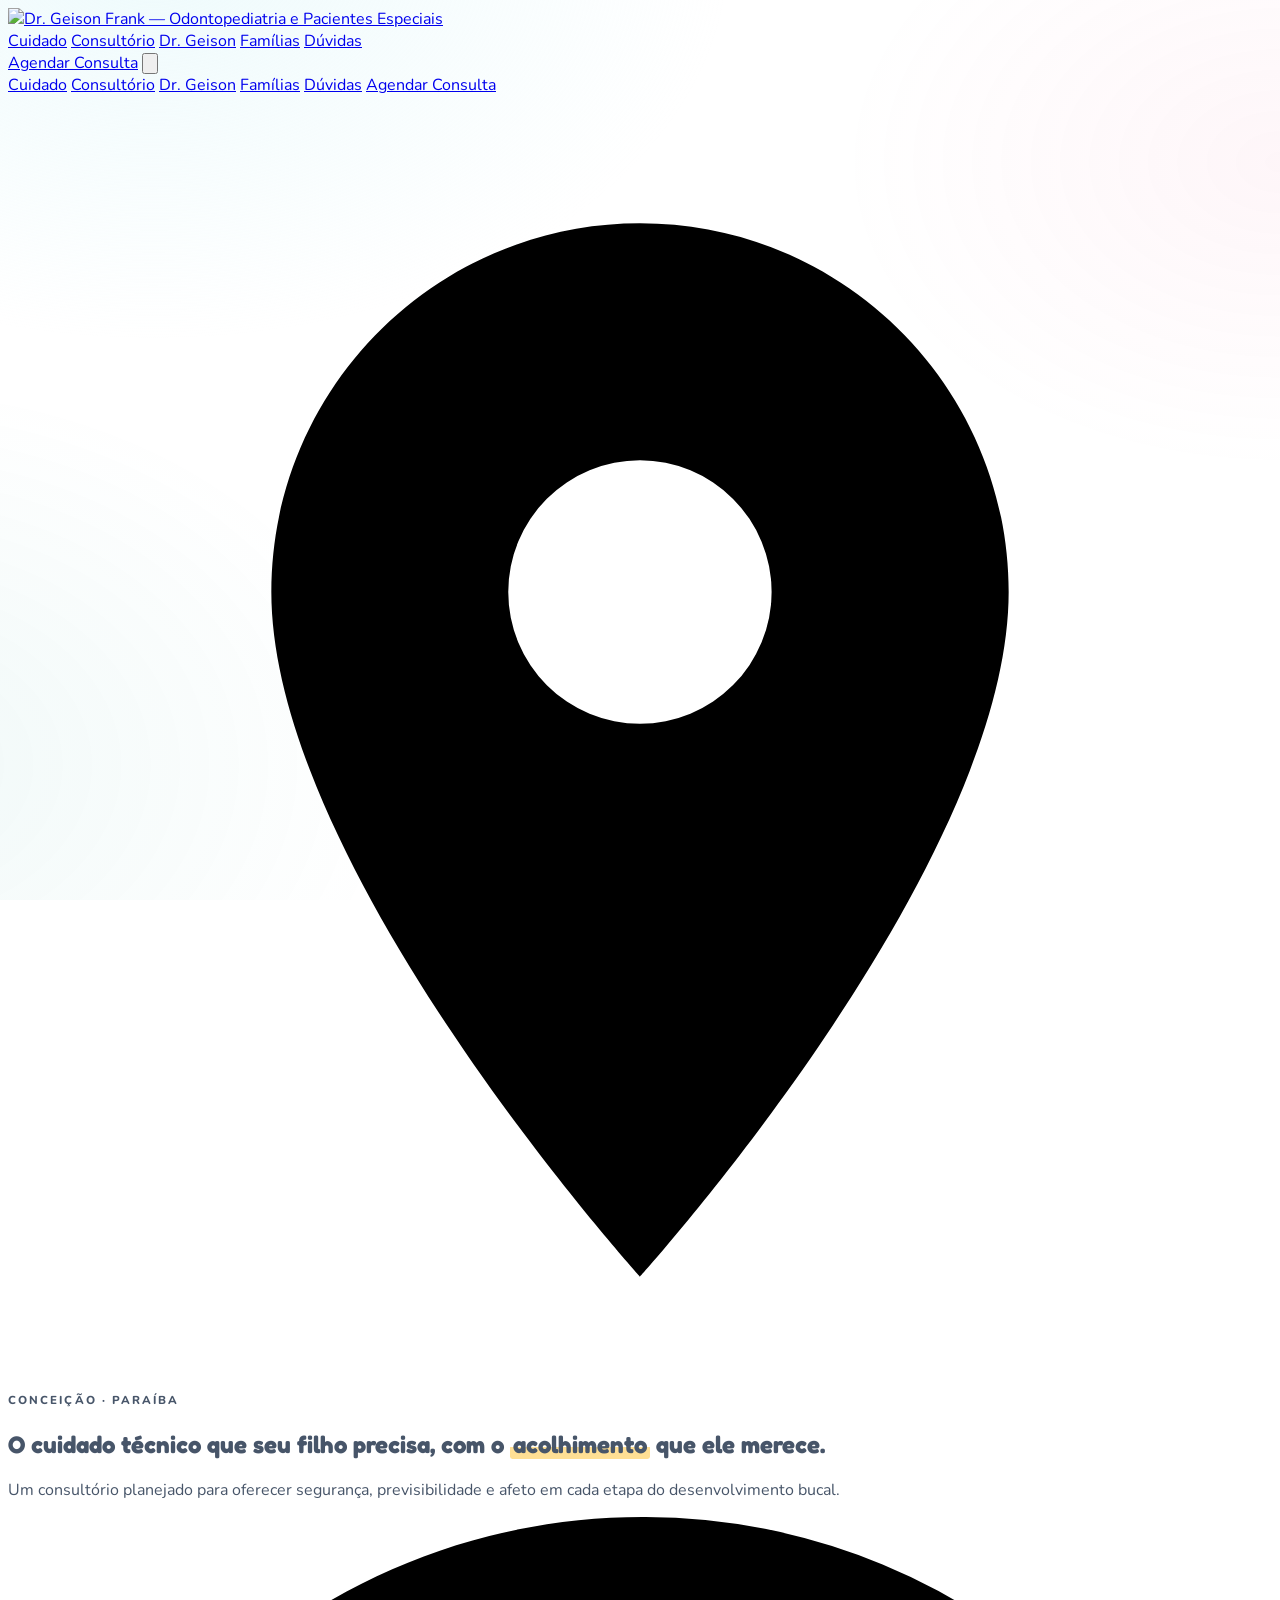
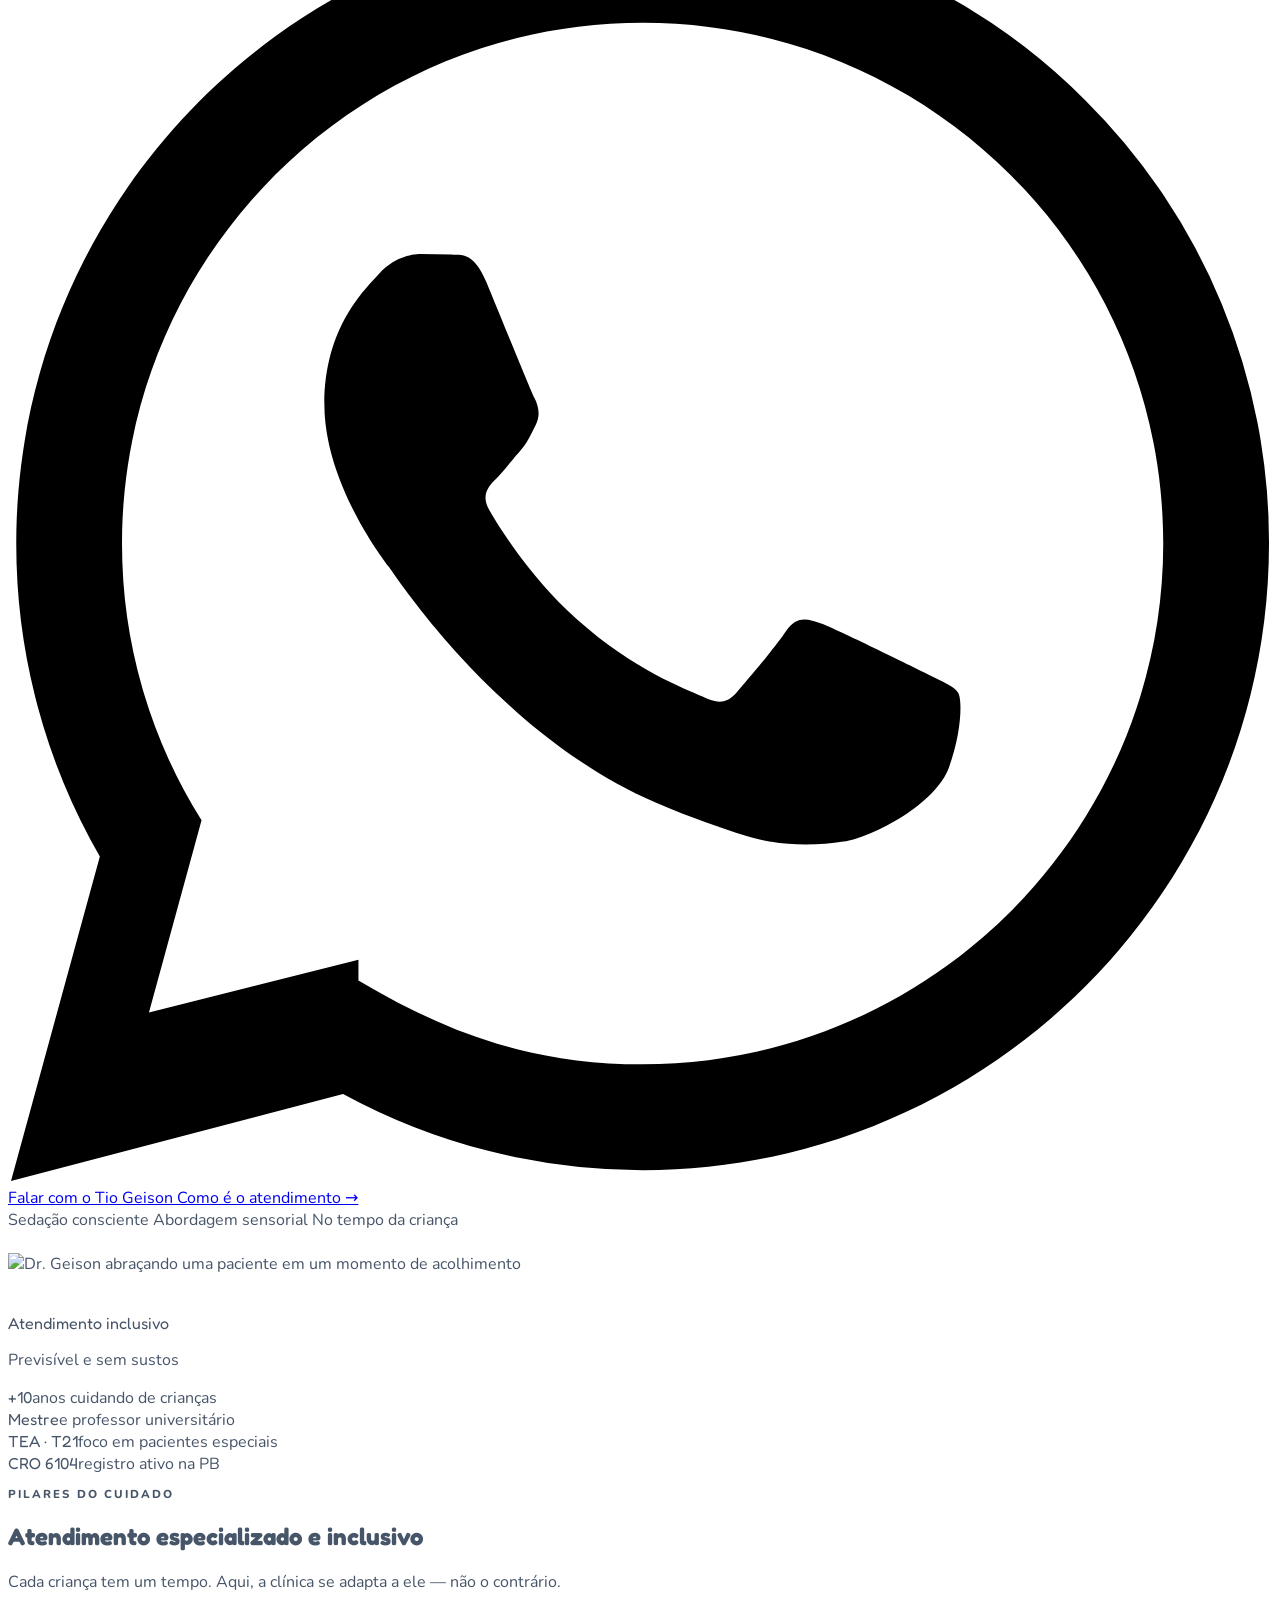
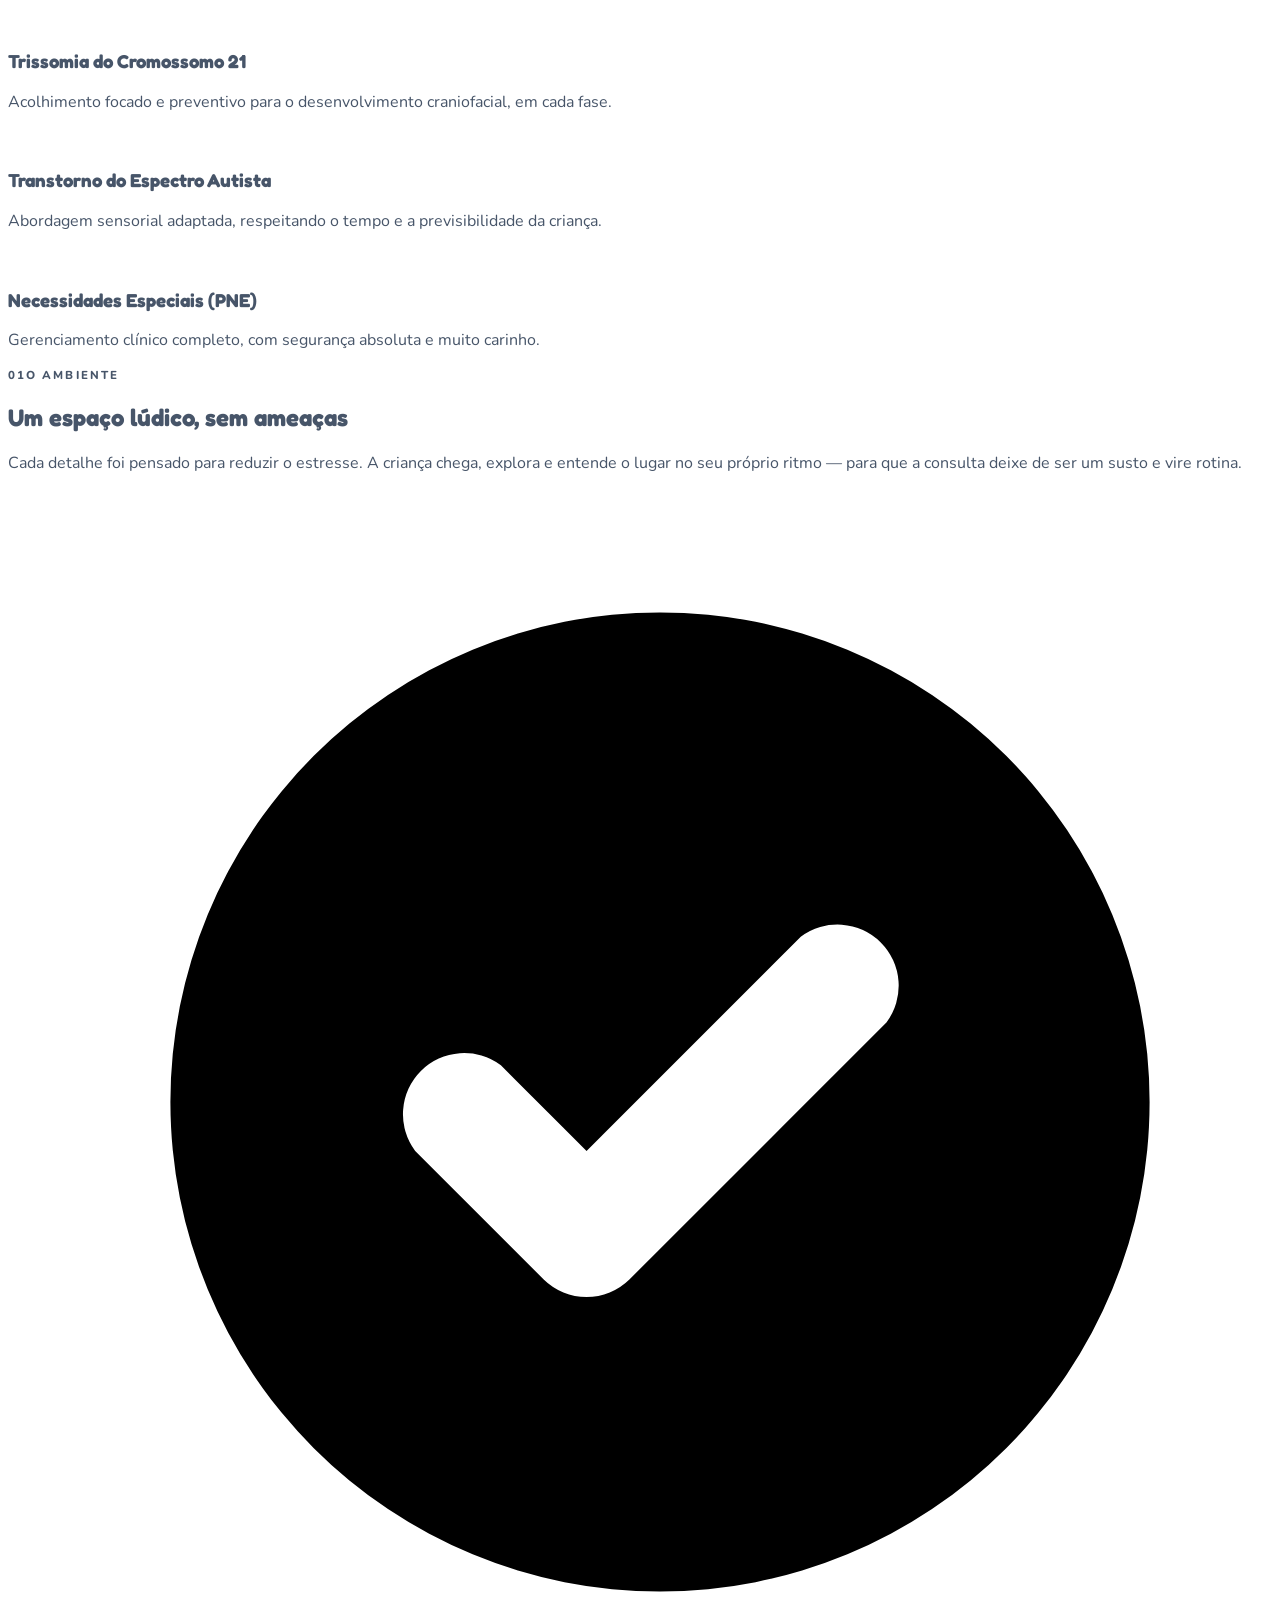
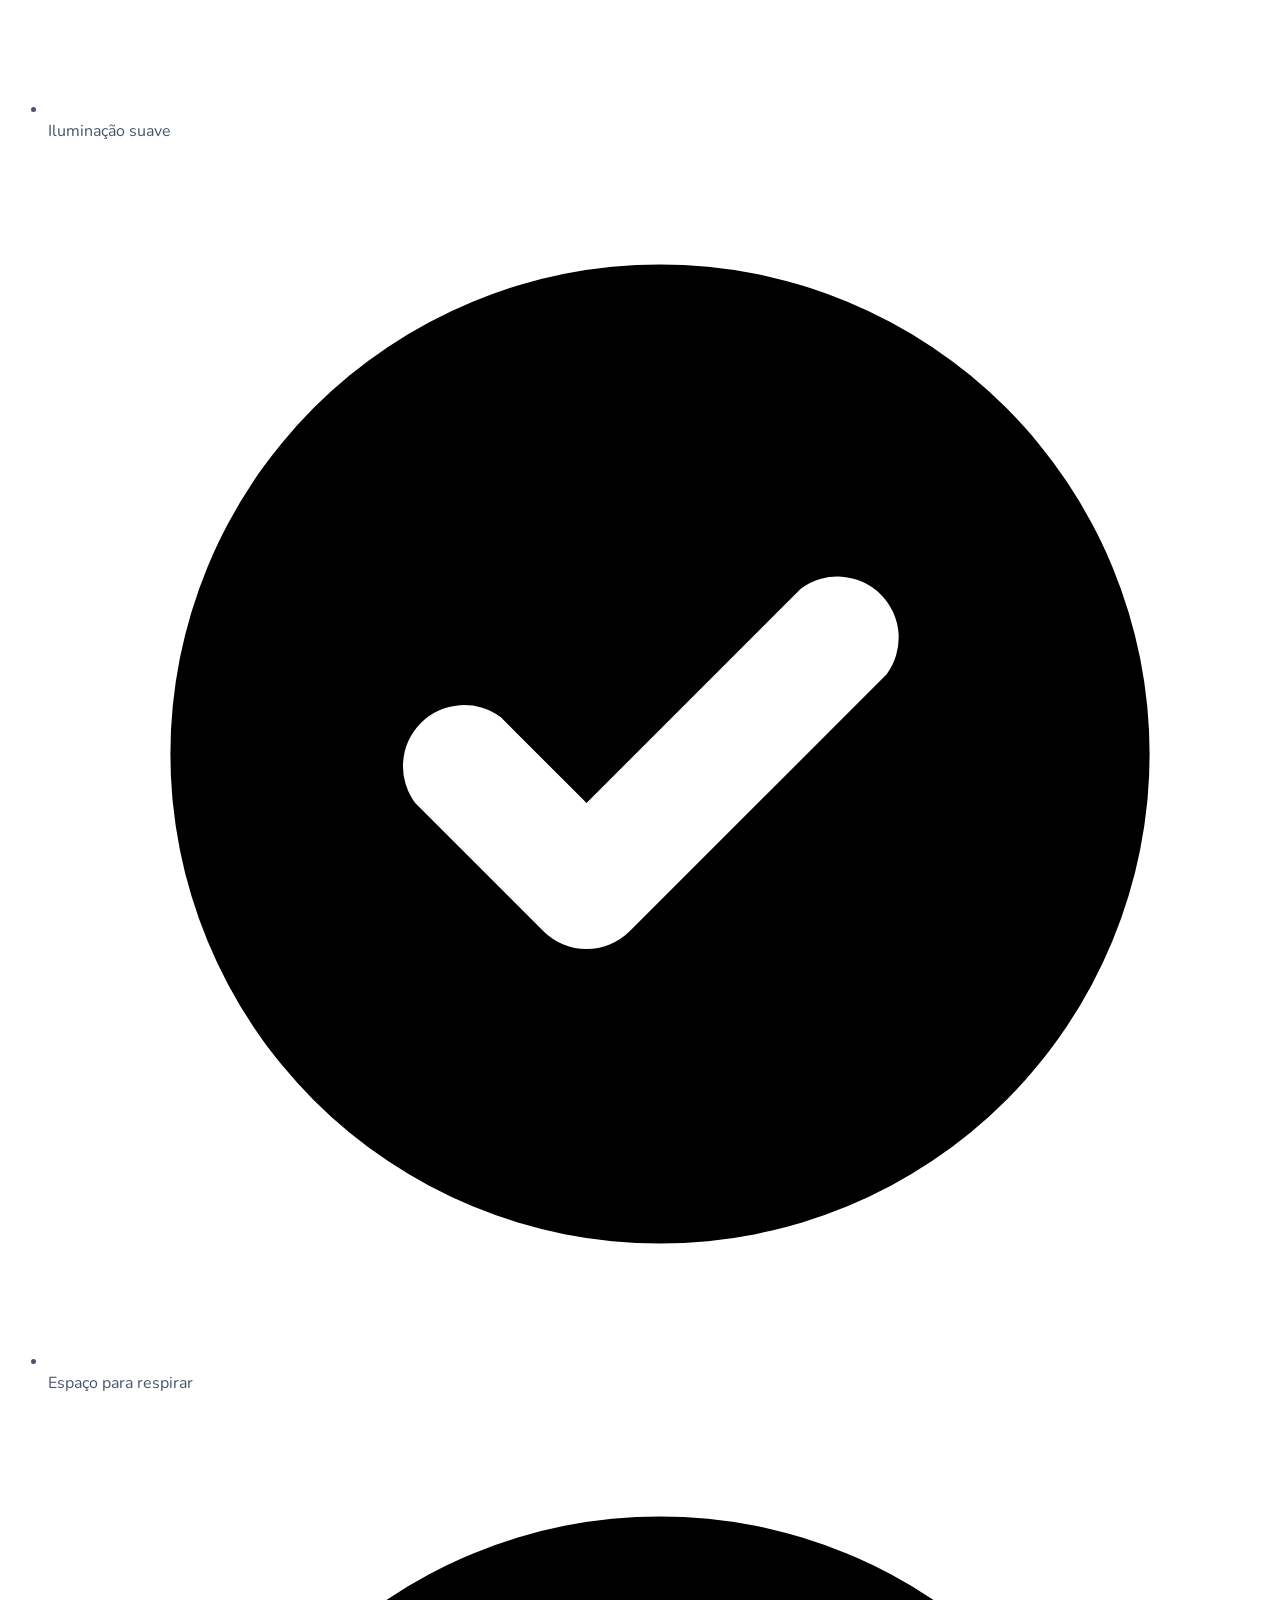
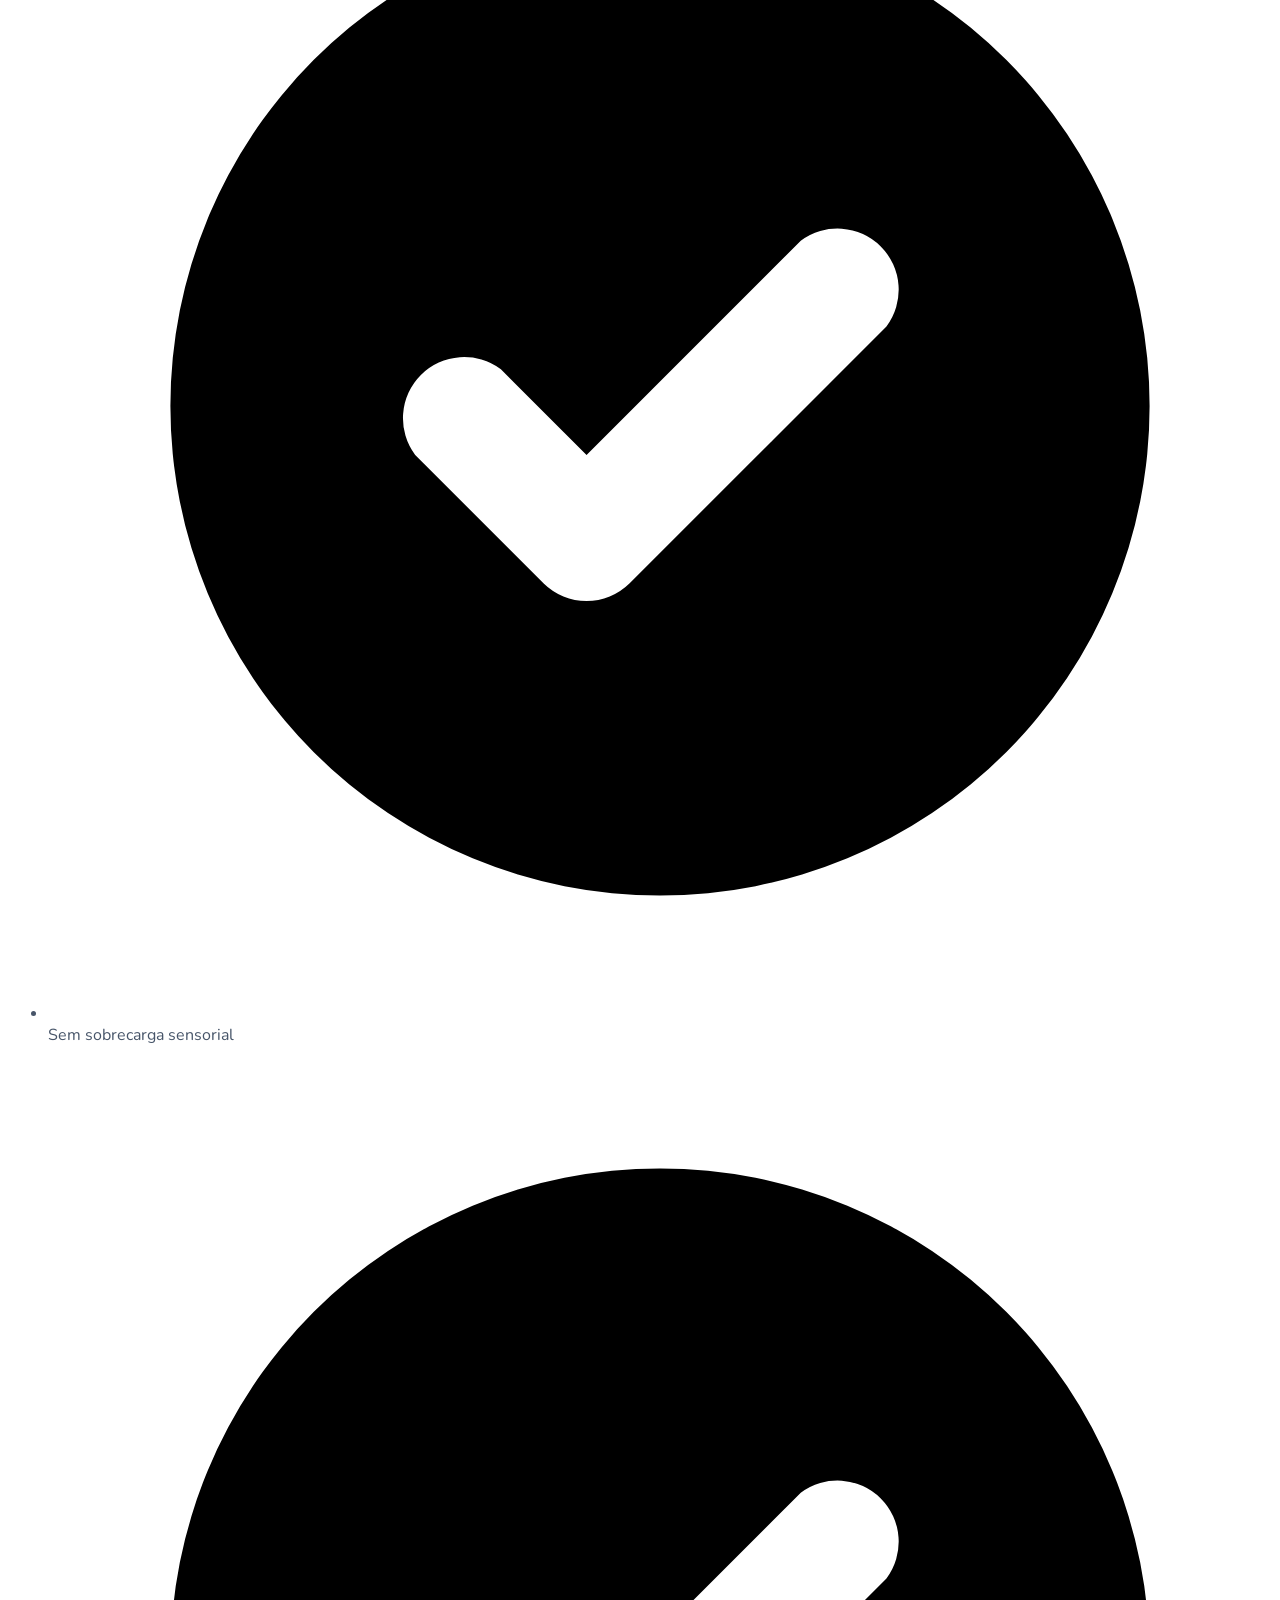
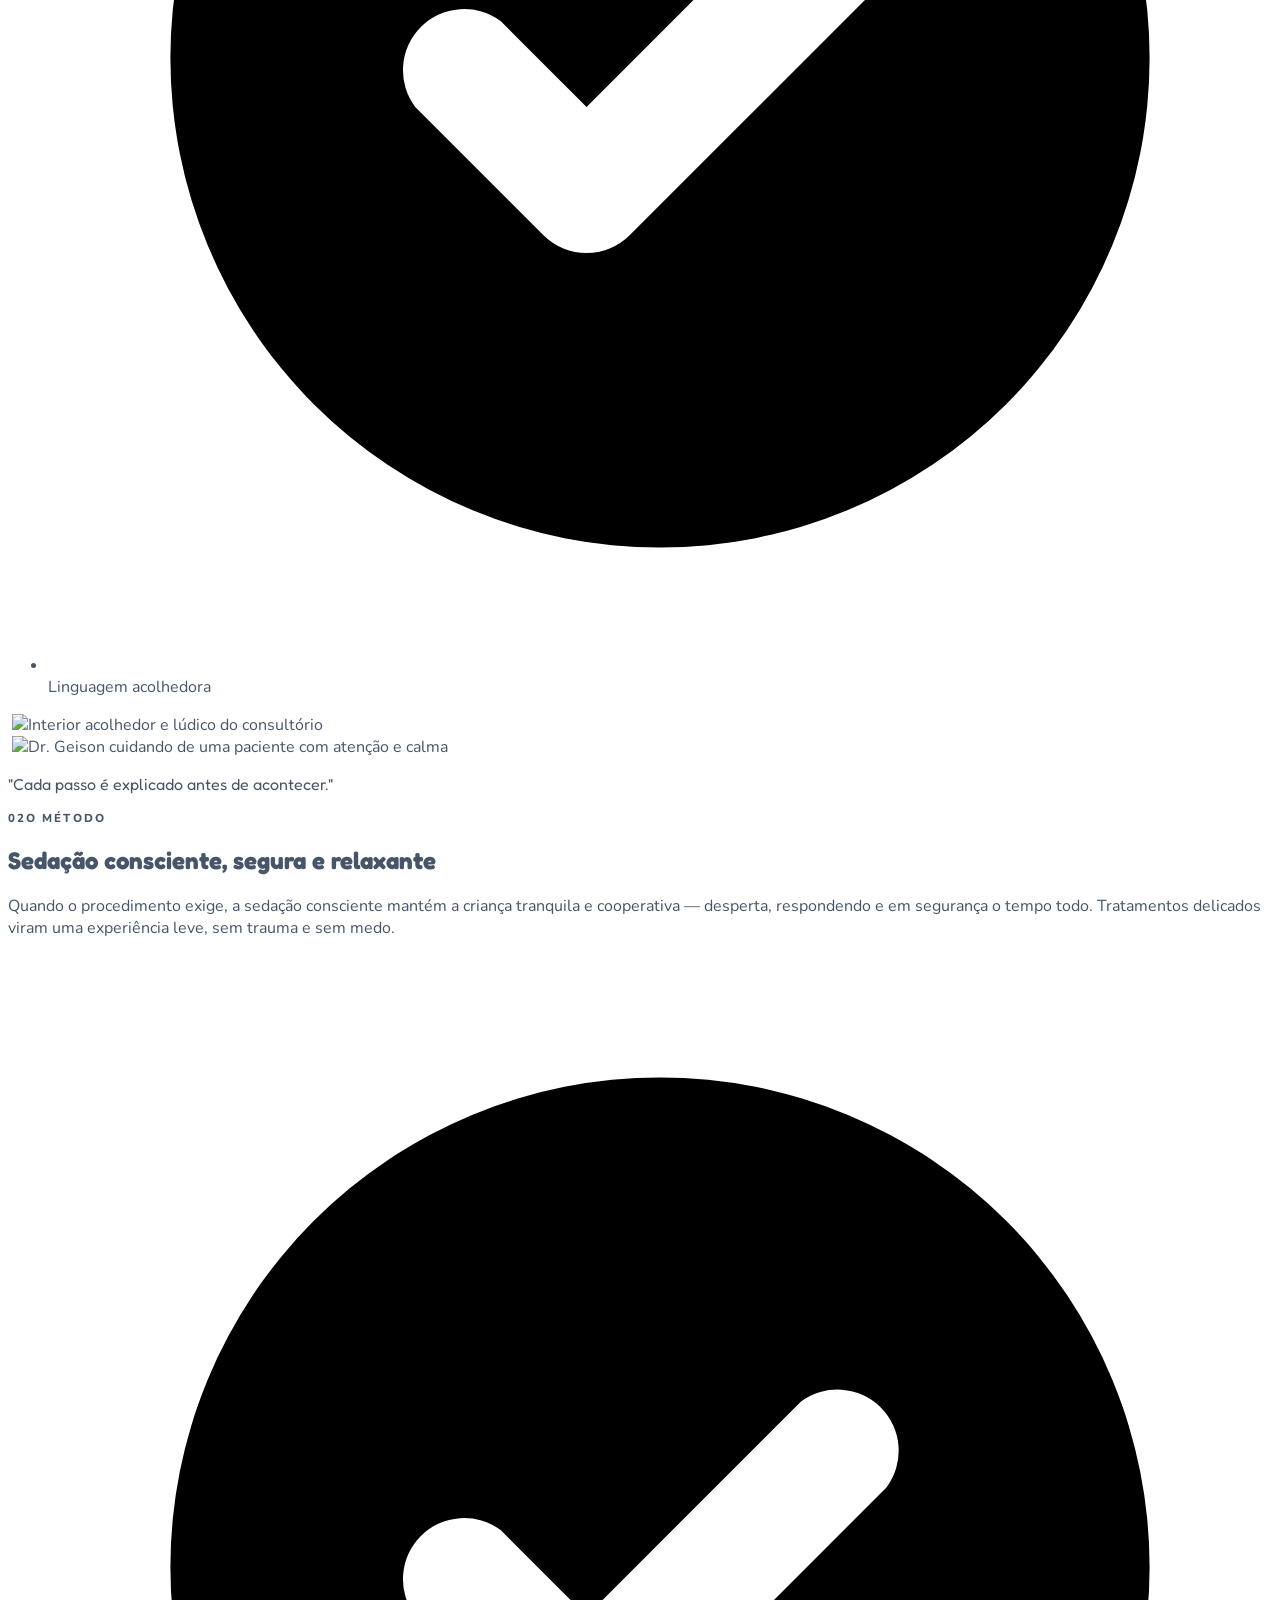
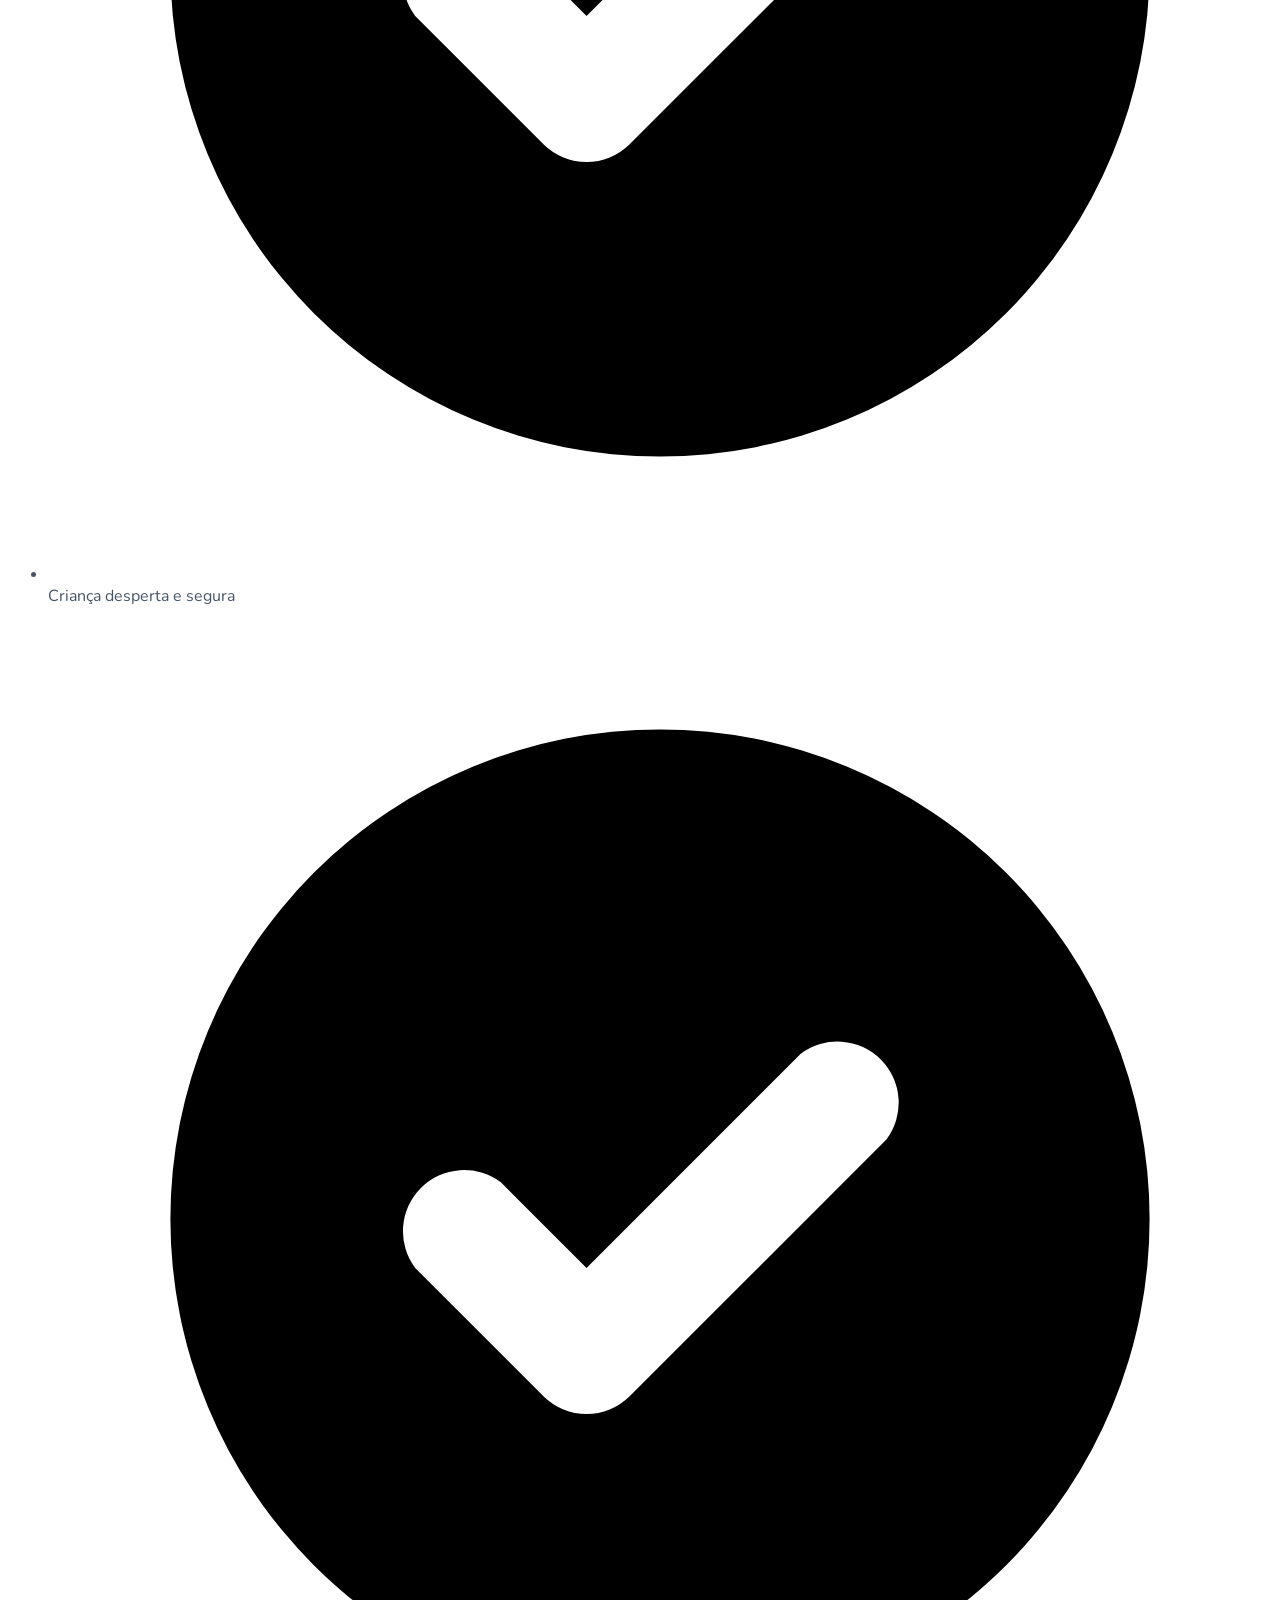
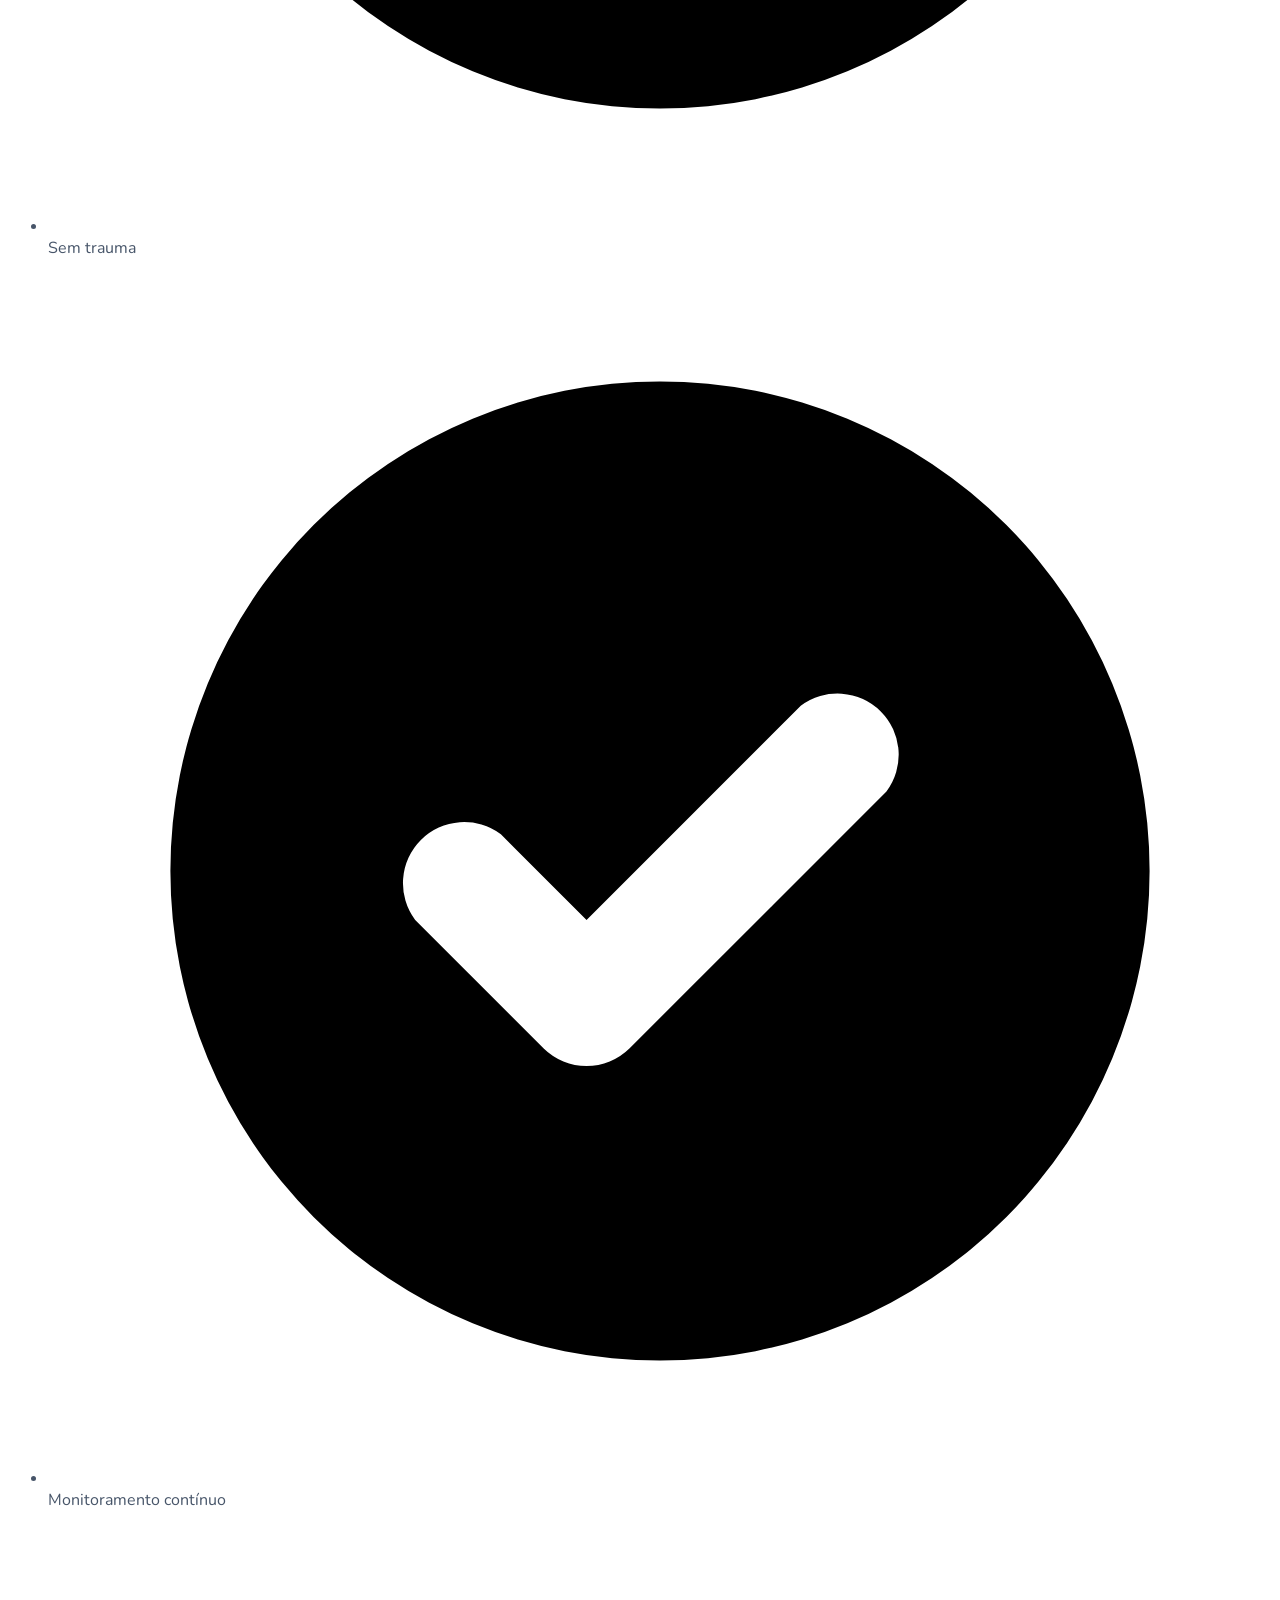
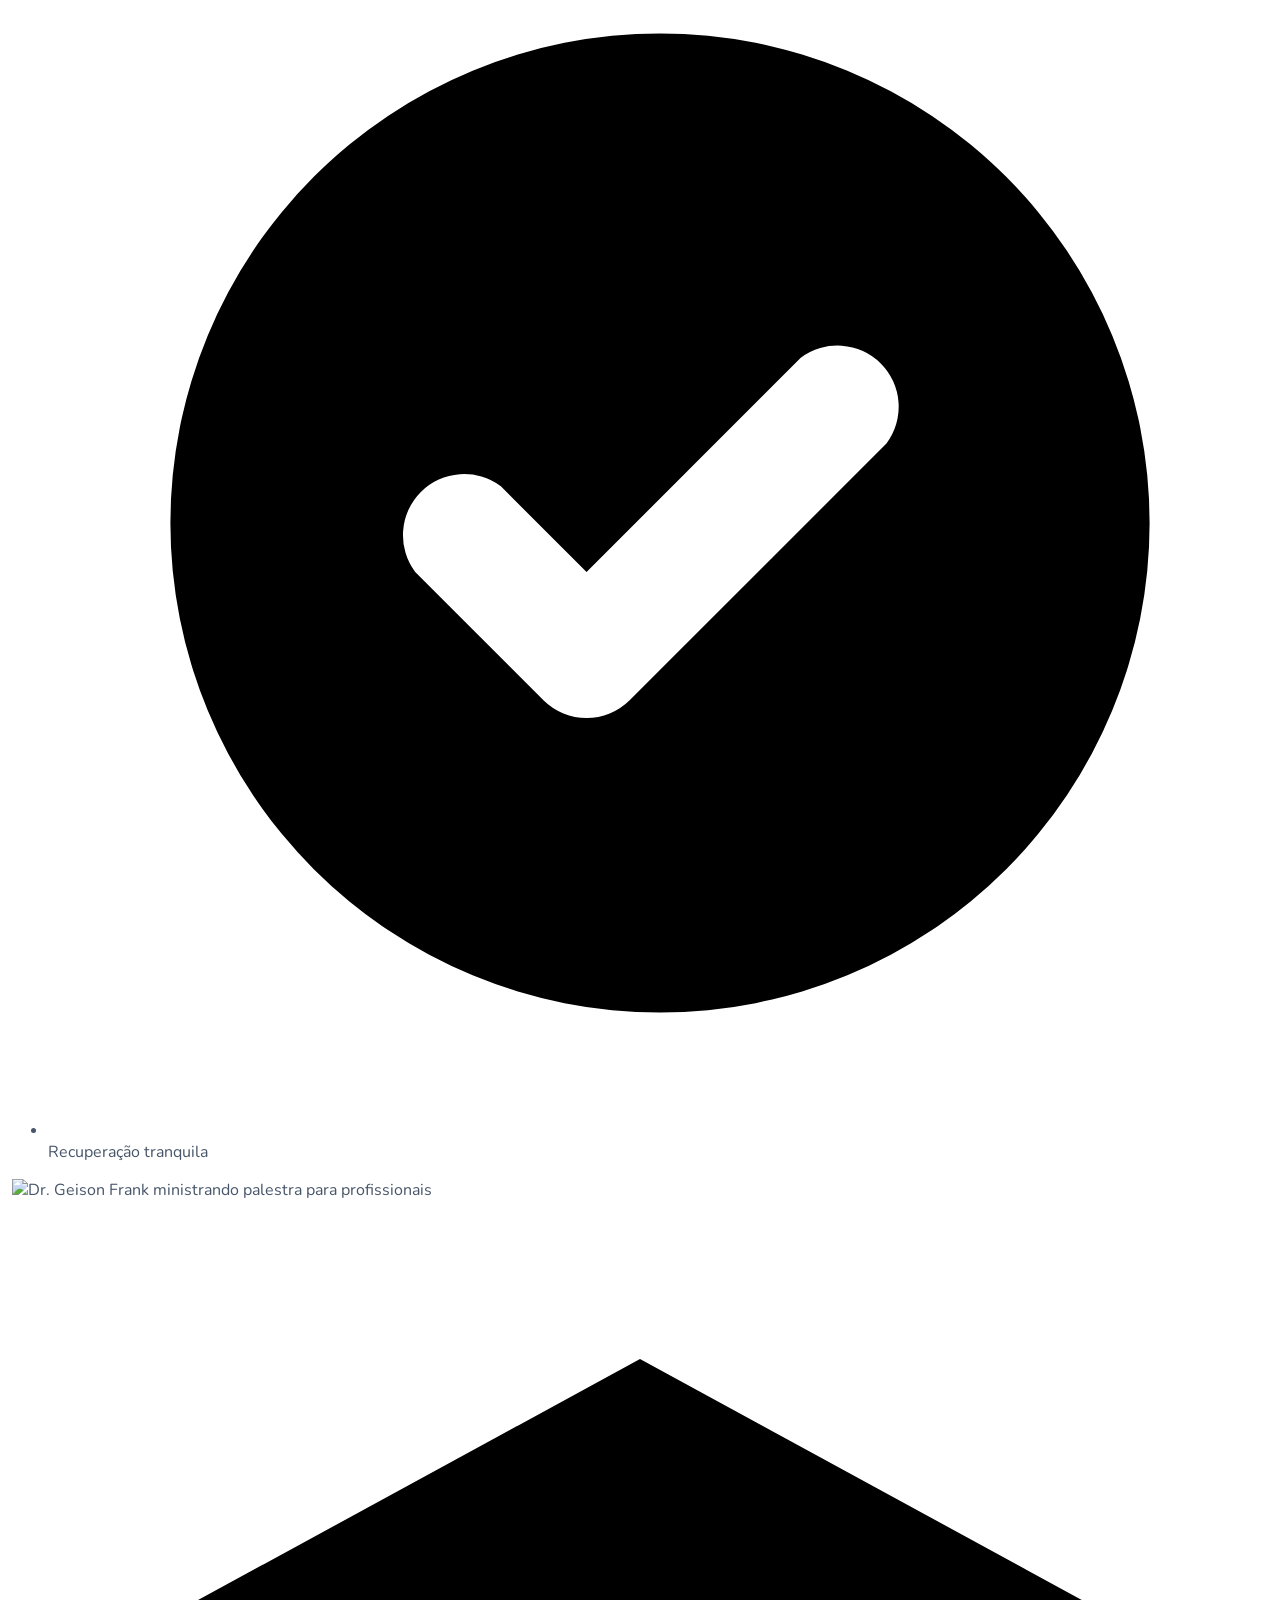
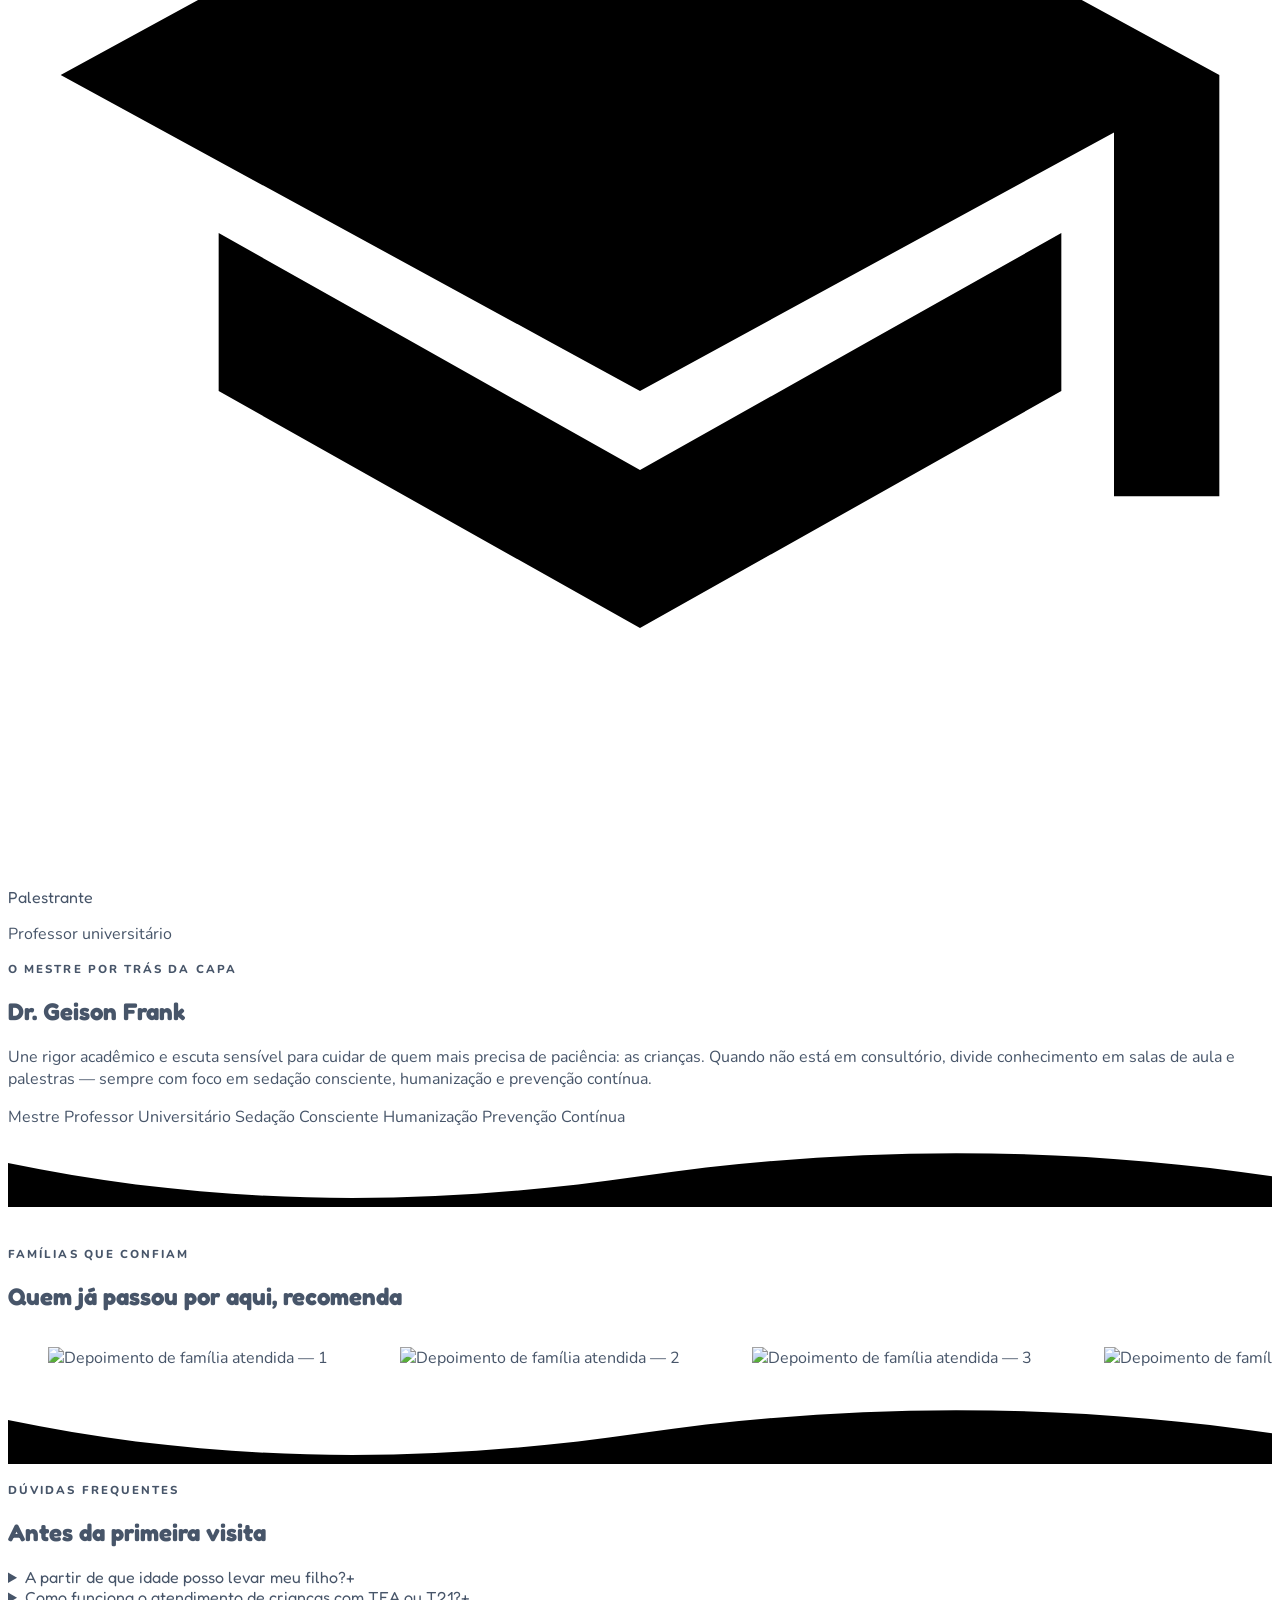
==== commit 89505709: "Update print statement from 'Hello' to 'Goodbye'" ====
--- a/index.html
+++ b/index.html
@@ -6,20 +6,34 @@
 <title>Dr. Geison Frank — Odontopediatria e Pacientes Especiais</title>
 <meta name="description" content="Odontopediatria e pacientes especiais em Conceição-PB. Cuidado técnico com acolhimento, sedação consciente e abordagem sensorial adaptada. Agende com o Tio Geison." />
 
+<!-- Performance: conecta cedo aos domínios de fontes e imagens -->
+<link rel="preconnect" href="https://fonts.googleapis.com" />
+<link rel="preconnect" href="https://fonts.gstatic.com" crossorigin />
+<link rel="preconnect" href="https://res.cloudinary.com" crossorigin />
+<link rel="dns-prefetch" href="https://res.cloudinary.com" />
+<!-- Preload da imagem LCP do hero -->
+<link rel="preload" as="image" fetchpriority="high"
+      href="https://res.cloudinary.com/dtdeapdme/image/upload/v1779723160/abraco_ramliv.jpg" />
+<link rel="icon" href="https://res.cloudinary.com/dtdeapdme/image/upload/v1779560097/logo01_cv6u3c.png" />
+
+<!-- Open Graph / partilha -->
+<meta property="og:type" content="website" />
+<meta property="og:title" content="Dr. Geison Frank — Odontopediatria e Pacientes Especiais" />
+<meta property="og:description" content="O cuidado técnico que seu filho precisa, com o acolhimento que ele merece." />
+<meta property="og:image" content="https://res.cloudinary.com/dtdeapdme/image/upload/v1779723160/abraco_ramliv.jpg" />
+<meta name="twitter:card" content="summary_large_image" />
+
 <!-- ============================================================
      CONFIGURAÇÃO RÁPIDA — edite somente estas variáveis
      ============================================================ -->
 <script>
   // ⚠️ CONFIRMAR ESTE NÚMERO antes de publicar (wa.me: 55 + DDD + 9 dígitos, sem símbolos)
-  // Cartão do IDV mostra (71) 9414-9233.
   const WHATSAPP   = "5571994149233";
   const MSG_PADRAO = "Olá, Tio Geison! Vim pelo site e gostaria de agendar uma consulta para o meu filho.";
   function waLink(){ return "https://wa.me/" + WHATSAPP + "?text=" + encodeURIComponent(MSG_PADRAO); }
 </script>
 
-<link rel="preconnect" href="https://fonts.googleapis.com" />
-<link rel="preconnect" href="https://fonts.gstatic.com" crossorigin />
-<link href="https://fonts.googleapis.com/css2?family=Fredoka:wght@400;500;600;700&family=Nunito:wght@400;500;600;700;800;900&display=swap" rel="stylesheet" />
+<link href="https://fonts.googleapis.com/css2?family=Fredoka:wght@500;600;700&family=Nunito:wght@400;600;700;800&display=swap" rel="stylesheet" />
 
 <script src="https://cdn.tailwindcss.com"></script>
 <script>
@@ -27,17 +41,12 @@
     theme: {
       extend: {
         colors: {
-          'brand-navy':       '#0D47A1',
-          'brand-navy-deep':  '#093577',
-          'brand-blue-light': '#E0F7FA',
-          'brand-teal':       '#26A69A',
-          'brand-yellow':     '#FFB300',
-          'brand-pink':       '#F06292',
-          'brand-green':      '#2EA678',
+          'brand-navy':'#0D47A1','brand-navy-deep':'#093577','brand-blue-light':'#E0F7FA',
+          'brand-teal':'#26A69A','brand-yellow':'#FFB300','brand-pink':'#F06292','brand-green':'#2EA678',
         },
         fontFamily: {
-          display: ['Fredoka', 'system-ui', 'sans-serif'],
-          body:    ['Nunito', 'system-ui', 'sans-serif'],
+          display:['Fredoka','system-ui','sans-serif'],
+          body:['Nunito','system-ui','sans-serif'],
         },
       }
     }
@@ -45,12 +54,13 @@
 </script>
 
 <style>
-  html { scroll-behavior: smooth; }
-  body { font-family: 'Nunito', system-ui, sans-serif; color:#475569; }
-  h1,h2,h3,.font-display { font-family:'Fredoka', system-ui, sans-serif; }
-  ::selection { background:#FFB300; color:#0D47A1; }
-
-  /* Respiro: vinheta de fundo "jardim" muito suave atrás de tudo */
+  html{ scroll-behavior:smooth; }
+  body{ font-family:'Nunito',system-ui,sans-serif; color:#475569; }
+  h1,h2,h3,.font-display{ font-family:'Fredoka',system-ui,sans-serif; }
+  ::selection{ background:#FFB300; color:#0D47A1; }
+  :focus-visible{ outline:3px solid #26A69A; outline-offset:3px; border-radius:6px; }
+  [id]{ scroll-margin-top:6rem; }
+
   .garden-bg::before{
     content:""; position:fixed; inset:0; z-index:-2;
     background:
@@ -59,107 +69,109 @@
       radial-gradient(55rem 40rem at -10% 85%, rgba(38,166,154,.07), transparent 60%);
   }
 
-  /* Blobs ambiente — lentíssimos, baixa opacidade (calmo) */
-  .ambient{ position:fixed; z-index:-1; pointer-events:none; opacity:.16;
-            filter:blur(2px); animation:drift 26s ease-in-out infinite; }
+  .ambient{ position:fixed; z-index:-1; pointer-events:none; opacity:.16; filter:blur(2px);
+            animation:drift 26s ease-in-out infinite; will-change:transform; }
   .ambient.b2{ animation-duration:34s; animation-delay:-8s; }
   .ambient.b3{ animation-duration:30s; animation-delay:-14s; }
-  @keyframes drift{
-    0%,100%{ transform:translate3d(0,0,0) rotate(0deg); }
-    50%    { transform:translate3d(0,-22px,0) rotate(6deg); }
-  }
-
-  /* Marca-texto (highlighter) amarelo, on-brand */
+  @keyframes drift{ 0%,100%{ transform:translate3d(0,0,0) rotate(0deg);} 50%{ transform:translate3d(0,-22px,0) rotate(6deg);} }
+
   .hl{ background:linear-gradient(transparent 60%, rgba(255,179,0,.42) 60%);
-       -webkit-box-decoration-break:clone; box-decoration-break:clone;
-       padding:0 .12em; border-radius:.1em; }
-
-  /* Eyebrow / rótulo editorial */
+       -webkit-box-decoration-break:clone; box-decoration-break:clone; padding:0 .12em; border-radius:.1em; }
   .eyebrow{ letter-spacing:.18em; font-weight:800; font-size:.72rem; text-transform:uppercase; }
 
-  /* Cards de pilar — elevação no hover */
   .pillar{ transition:transform .4s cubic-bezier(.2,.7,.2,1), box-shadow .4s ease; }
   .pillar:hover{ transform:translateY(-8px); box-shadow:0 24px 48px -18px rgba(13,71,161,.28); }
 
-  /* Carrossel */
   .scrollbar-none{ -ms-overflow-style:none; scrollbar-width:none; }
   .scrollbar-none::-webkit-scrollbar{ display:none; }
 
-  /* Pulse calmo do WhatsApp */
   @keyframes softpulse{
     0%,100%{ box-shadow:0 10px 30px -8px rgba(38,166,154,.5), 0 0 0 0 rgba(38,166,154,.35); }
     50%    { box-shadow:0 10px 30px -8px rgba(38,166,154,.5), 0 0 0 12px rgba(38,166,154,0); }
   }
   .pulse-wa{ animation:softpulse 3.2s infinite; }
 
-  /* Reveal no scroll com stagger calmo */
   .reveal{ opacity:0; transform:translateY(26px); transition:opacity .8s ease, transform .8s cubic-bezier(.2,.7,.2,1); }
   .reveal.is-visible{ opacity:1; transform:none; }
-  .reveal[data-d="1"]{ transition-delay:.08s; }
-  .reveal[data-d="2"]{ transition-delay:.16s; }
-  .reveal[data-d="3"]{ transition-delay:.24s; }
-
-  /* FAQ */
+  .reveal[data-d="1"]{ transition-delay:.08s; } .reveal[data-d="2"]{ transition-delay:.16s; } .reveal[data-d="3"]{ transition-delay:.24s; }
+
   .faq-a{ max-height:0; overflow:hidden; transition:max-height .45s ease; }
   details[open] .faq-a{ max-height:320px; }
   details summary::-webkit-details-marker{ display:none; }
-  .faq-ic{ transition:transform .35s ease; }
-  details[open] .faq-ic{ transform:rotate(45deg); }
+  .faq-ic{ transition:transform .35s ease; } details[open] .faq-ic{ transform:rotate(45deg); }
+
+  /* Depoimentos — esteira contínua (marquee) */
+  .marquee{ overflow:hidden; }
+  .marquee-track{ display:flex; width:max-content; animation:marquee 70s linear infinite; will-change:transform; }
+  .marquee:hover .marquee-track, .marquee:focus-within .marquee-track{ animation-play-state:paused; }
+  .marquee-card{ margin-right:2rem; }
+  @keyframes marquee{ to{ transform:translateX(-50%); } }
 
   @media (prefers-reduced-motion: reduce){
     html{ scroll-behavior:auto; }
     .ambient,.pulse-wa{ animation:none; }
     .reveal{ opacity:1 !important; transform:none !important; transition:none; }
     .faq-a{ transition:none; }
+    .marquee{ overflow-x:auto; -webkit-overflow-scrolling:touch; }
+    .marquee-track{ animation:none; width:auto; }
+    .marquee-dup{ display:none; }
   }
 </style>
 </head>
 
 <body class="garden-bg bg-white antialiased overflow-x-hidden">
 
-<!-- Blobs ambiente (decorativos, ancorados ao fundo) -->
-<img src="https://res.cloudinary.com/dtdeapdme/image/upload/v1779722900/Elementos_visuais_-_Forma_org%C3%A2nica_-_Amarelo_nzwy79.png" alt="" aria-hidden="true" class="ambient w-72 h-72 top-[18%] -left-24 object-contain" />
-<img src="https://res.cloudinary.com/dtdeapdme/image/upload/v1779722900/Elementos_visuais_-_Forma_org%C3%A2nica_-_Rosa_mq3hnx.png" alt="" aria-hidden="true" class="ambient b2 w-80 h-80 top-[58%] -right-28 object-contain" />
-<img src="https://res.cloudinary.com/dtdeapdme/image/upload/v1779722900/Elementos_visuais_-_Forma_org%C3%A2nica_Verde_w1key8.png" alt="" aria-hidden="true" class="ambient b3 w-72 h-72 top-[86%] left-[8%] object-contain" />
+<img src="https://res.cloudinary.com/dtdeapdme/image/upload/v1779722900/Elementos_visuais_-_Forma_org%C3%A2nica_-_Amarelo_nzwy79.png" alt="" aria-hidden="true" loading="lazy" decoding="async" class="ambient w-72 h-72 top-[18%] -left-24 object-contain" />
+<img src="https://res.cloudinary.com/dtdeapdme/image/upload/v1779722900/Elementos_visuais_-_Forma_org%C3%A2nica_-_Rosa_mq3hnx.png" alt="" aria-hidden="true" loading="lazy" decoding="async" class="ambient b2 w-80 h-80 top-[58%] -right-28 object-contain" />
+<img src="https://res.cloudinary.com/dtdeapdme/image/upload/v1779722900/Elementos_visuais_-_Forma_org%C3%A2nica_Verde_w1key8.png" alt="" aria-hidden="true" loading="lazy" decoding="async" class="ambient b3 w-72 h-72 top-[86%] left-[8%] object-contain" />
 
 <!-- ===================== HEADER ===================== -->
 <header class="sticky top-0 z-50 bg-white/75 backdrop-blur-xl border-b border-slate-100/80">
-  <div class="max-w-7xl mx-auto px-6 lg:px-12 h-20 flex items-center justify-between">
+  <div class="max-w-7xl mx-auto px-6 lg:px-12 h-24 flex items-center justify-between">
     <a href="#hero" class="flex items-center">
-      <img src="https://res.cloudinary.com/dtdeapdme/image/upload/v1779560097/logo01_cv6u3c.png" alt="Dr. Geison Frank — Odontopediatria e Pacientes Especiais" class="h-11 w-auto object-contain" />
+      <img src="https://res.cloudinary.com/dtdeapdme/image/upload/v1779560097/logo01_cv6u3c.png" alt="Dr. Geison Frank — Odontopediatria e Pacientes Especiais" width="300" height="80" decoding="async" class="h-16 md:h-20 w-auto object-contain" />
     </a>
     <nav class="hidden md:flex items-center gap-9 text-sm font-bold text-brand-navy">
-      <a href="#pilares"    class="hover:text-brand-teal transition-colors">Cuidado</a>
-      <a href="#jornada"    class="hover:text-brand-teal transition-colors">Consultório</a>
+      <a href="#pilares" class="hover:text-brand-teal transition-colors">Cuidado</a>
+      <a href="#jornada" class="hover:text-brand-teal transition-colors">Consultório</a>
       <a href="#autoridade" class="hover:text-brand-teal transition-colors">Dr. Geison</a>
-      <a href="#provas"     class="hover:text-brand-teal transition-colors">Famílias</a>
-      <a href="#faq"        class="hover:text-brand-teal transition-colors">Dúvidas</a>
+      <a href="#provas" class="hover:text-brand-teal transition-colors">Famílias</a>
+      <a href="#faq" class="hover:text-brand-teal transition-colors">Dúvidas</a>
     </nav>
-    <a href="#contato" class="inline-flex items-center rounded-full border-2 border-brand-teal text-brand-teal font-bold text-sm px-5 py-2.5 hover:bg-brand-teal hover:text-white transition-all hover:shadow-lg hover:shadow-brand-teal/25">
-      Agendar Consulta
-    </a>
+    <div class="flex items-center gap-2">
+      <a href="#contato" class="hidden sm:inline-flex items-center rounded-full border-2 border-brand-teal text-brand-teal font-bold text-sm px-5 py-2.5 hover:bg-brand-teal hover:text-white transition-all hover:shadow-lg hover:shadow-brand-teal/25">Agendar Consulta</a>
+      <button id="menuBtn" type="button" aria-label="Abrir menu" aria-expanded="false" class="md:hidden w-11 h-11 -mr-2 flex items-center justify-center rounded-xl text-brand-navy hover:bg-slate-100 transition-colors">
+        <svg id="menuIcon" viewBox="0 0 24 24" class="w-6 h-6 fill-current"><path d="M3 6h18v2H3zm0 5h18v2H3zm0 5h18v2H3z"/></svg>
+      </button>
+    </div>
+  </div>
+  <div id="mobileMenu" class="md:hidden hidden border-t border-slate-100 bg-white/95 backdrop-blur-xl">
+    <nav class="px-6 py-4 flex flex-col text-brand-navy font-bold">
+      <a href="#pilares" class="py-3 border-b border-slate-100">Cuidado</a>
+      <a href="#jornada" class="py-3 border-b border-slate-100">Consultório</a>
+      <a href="#autoridade" class="py-3 border-b border-slate-100">Dr. Geison</a>
+      <a href="#provas" class="py-3 border-b border-slate-100">Famílias</a>
+      <a href="#faq" class="py-3 border-b border-slate-100">Dúvidas</a>
+      <a href="#contato" class="mt-4 inline-flex items-center justify-center rounded-full bg-brand-teal text-white font-bold text-base px-5 py-3.5">Agendar Consulta</a>
+    </nav>
   </div>
 </header>
 
 <!-- ===================== HERO ===================== -->
 <section id="hero" class="relative overflow-hidden px-6 lg:px-24 pt-16 pb-24 md:pt-24 md:pb-28">
-  <img src="https://res.cloudinary.com/dtdeapdme/image/upload/v1779722971/Textura_-_Dentes_-_Branco_wkqypa.png" alt="" aria-hidden="true" class="pointer-events-none absolute inset-0 w-full h-full object-cover opacity-[0.04]" />
-
+  <img src="https://res.cloudinary.com/dtdeapdme/image/upload/v1779722971/Textura_-_Dentes_-_Branco_wkqypa.png" alt="" aria-hidden="true" loading="lazy" decoding="async" class="pointer-events-none absolute inset-0 w-full h-full object-cover opacity-[0.04]" />
   <div class="relative max-w-7xl mx-auto grid grid-cols-1 lg:grid-cols-[1.05fr_.95fr] gap-16 lg:gap-20 items-center">
-    <!-- Texto -->
     <div>
       <span class="reveal inline-flex items-center gap-2 rounded-full bg-white border border-brand-blue-light text-brand-navy eyebrow px-4 py-2 mb-7 shadow-sm">
         <svg viewBox="0 0 24 24" class="w-3.5 h-3.5 fill-brand-teal"><path d="M12 2C8.13 2 5 5.13 5 9c0 5.25 7 13 7 13s7-7.75 7-13c0-3.87-3.13-7-7-7zm0 9.5A2.5 2.5 0 1112 6.5a2.5 2.5 0 010 5z"/></svg>
         Conceição · Paraíba
       </span>
-      <h1 class="reveal font-display text-[2.1rem] leading-[1.08] sm:text-5xl lg:text-[3.4rem] font-600 text-brand-navy text-balance" data-d="1">
+      <h1 class="reveal font-display text-[2.1rem] leading-[1.08] sm:text-5xl lg:text-[3.4rem] font-semibold text-brand-navy text-balance" data-d="1">
         O cuidado técnico que seu filho precisa, com o <span class="hl">acolhimento</span> que ele merece.
       </h1>
       <p class="reveal mt-7 text-lg md:text-xl text-slate-600 max-w-xl leading-relaxed" data-d="2">
-        Um consultório planejado para oferecer segurança, previsibilidade e afeto
-        em cada etapa do desenvolvimento bucal.
+        Um consultório planejado para oferecer segurança, previsibilidade e afeto em cada etapa do desenvolvimento bucal.
       </p>
-
       <div class="reveal mt-9 flex flex-wrap items-center gap-4" data-d="3">
         <a href="#" data-wa class="pulse-wa inline-flex items-center gap-3 rounded-full bg-brand-teal text-white font-bold text-base px-7 py-4 hover:bg-[#1f8c81] transition-colors">
           <svg viewBox="0 0 24 24" class="w-5 h-5 fill-current"><path d="M.057 24l1.687-6.163a11.867 11.867 0 01-1.587-5.945C.16 5.335 5.495 0 12.05 0a11.82 11.82 0 018.413 3.488 11.82 11.82 0 013.48 8.414c-.003 6.557-5.338 11.892-11.893 11.892a11.9 11.9 0 01-5.688-1.448L.057 24zm6.597-3.807c1.676.995 3.276 1.591 5.392 1.592 5.448 0 9.886-4.434 9.889-9.885.002-5.462-4.415-9.89-9.881-9.892-5.452 0-9.887 4.434-9.889 9.884a9.86 9.86 0 001.51 5.26l-.999 3.648 3.978-.999zm11.387-5.464c-.074-.124-.272-.198-.57-.347-.297-.149-1.758-.868-2.031-.967-.272-.099-.47-.149-.669.149-.198.297-.768.967-.941 1.165-.173.198-.347.223-.644.074-.297-.149-1.255-.462-2.39-1.475-.883-.788-1.48-1.761-1.653-2.059-.173-.297-.018-.458.13-.606.134-.133.297-.347.446-.521.151-.172.2-.296.3-.495.099-.198.05-.372-.025-.521-.075-.148-.669-1.611-.916-2.206-.242-.579-.487-.501-.669-.51l-.57-.01c-.198 0-.52.074-.792.372s-1.04 1.016-1.04 2.479 1.065 2.876 1.213 3.074c.149.198 2.095 3.2 5.076 4.487.709.306 1.263.489 1.694.626.712.226 1.36.194 1.872.118.571-.085 1.758-.719 2.006-1.413.248-.695.248-1.29.173-1.414z"/></svg>
@@ -167,27 +179,22 @@
         </a>
         <a href="#pilares" class="text-brand-navy font-bold hover:text-brand-teal transition-colors">Como é o atendimento →</a>
       </div>
-
-      <!-- micro-reassurances -->
       <div class="reveal mt-10 flex flex-wrap items-center gap-x-6 gap-y-2 text-sm font-bold text-slate-500" data-d="3">
         <span class="inline-flex items-center gap-2"><span class="w-2 h-2 rounded-full bg-brand-teal"></span>Sedação consciente</span>
         <span class="inline-flex items-center gap-2"><span class="w-2 h-2 rounded-full bg-brand-yellow"></span>Abordagem sensorial</span>
         <span class="inline-flex items-center gap-2"><span class="w-2 h-2 rounded-full bg-brand-pink"></span>No tempo da criança</span>
       </div>
     </div>
-
-    <!-- Composição visual em camadas -->
     <div class="reveal relative w-full max-w-xl mx-auto" data-d="2">
-      <img src="https://res.cloudinary.com/dtdeapdme/image/upload/v1779722900/Elementos_visuais_-_Forma_org%C3%A2nica_-_Amarelo_nzwy79.png" alt="" aria-hidden="true" class="absolute -bottom-10 -right-10 w-48 h-48 z-0 opacity-50 object-contain" />
+      <img src="https://res.cloudinary.com/dtdeapdme/image/upload/v1779722900/Elementos_visuais_-_Forma_org%C3%A2nica_-_Amarelo_nzwy79.png" alt="" aria-hidden="true" loading="lazy" decoding="async" class="absolute -bottom-10 -right-10 w-48 h-48 z-0 opacity-50 object-contain" />
       <div class="absolute -top-7 -left-7 w-32 h-32 z-0 rounded-full bg-brand-blue-light/70 blur-md"></div>
-      <img src="https://res.cloudinary.com/dtdeapdme/image/upload/v1779723160/abraco_ramliv.jpg" alt="Dr. Geison abraçando uma paciente em um momento de acolhimento" class="rounded-[2.25rem] shadow-2xl shadow-brand-navy/20 relative z-10 w-full aspect-[4/3] object-cover ring-8 ring-white" />
-      <!-- card âncora (ancorado à imagem, não flutuante solto) -->
+      <img src="https://res.cloudinary.com/dtdeapdme/image/upload/v1779723160/abraco_ramliv.jpg" alt="Dr. Geison abraçando uma paciente em um momento de acolhimento" fetchpriority="high" decoding="async" class="rounded-[2.25rem] shadow-2xl shadow-brand-navy/20 relative z-10 w-full aspect-[4/3] object-cover ring-8 ring-white" />
       <div class="absolute z-20 -bottom-6 left-5 md:-left-8 bg-white rounded-2xl shadow-xl border border-slate-100 px-4 py-3 flex items-center gap-3">
         <span class="w-11 h-11 rounded-xl bg-brand-blue-light flex items-center justify-center shrink-0">
-          <img src="https://res.cloudinary.com/dtdeapdme/image/upload/v1779722900/Elementos_visuais_-_Quebra-cabe%C3%A7a_-_Pequeno_utklr3.png" alt="" class="w-7 h-7 object-contain" />
+          <img src="https://res.cloudinary.com/dtdeapdme/image/upload/v1779722900/Elementos_visuais_-_Quebra-cabe%C3%A7a_-_Pequeno_utklr3.png" alt="" loading="lazy" decoding="async" class="w-7 h-7 object-contain" />
         </span>
         <div class="leading-tight">
-          <p class="font-display font-600 text-brand-navy text-sm">Atendimento inclusivo</p>
+          <p class="font-display font-semibold text-brand-navy text-sm">Atendimento inclusivo</p>
           <p class="text-xs text-slate-500 font-semibold">Previsível e sem sustos</p>
         </div>
       </div>
@@ -198,22 +205,10 @@
 <!-- ===================== SELOS DE CONFIANÇA ===================== -->
 <section class="relative px-6 lg:px-24 pb-6">
   <div class="reveal max-w-6xl mx-auto rounded-3xl bg-white/80 backdrop-blur border border-slate-100 shadow-sm px-6 md:px-10 py-7 grid grid-cols-2 md:grid-cols-4 gap-6 text-center">
-    <div class="flex flex-col items-center gap-1">
-      <span class="font-display text-3xl font-700 text-brand-teal">+10</span>
-      <span class="text-sm font-bold text-slate-500">anos cuidando de crianças</span>
-    </div>
-    <div class="flex flex-col items-center gap-1">
-      <span class="font-display text-3xl font-700 text-brand-navy">Mestre</span>
-      <span class="text-sm font-bold text-slate-500">e professor universitário</span>
-    </div>
-    <div class="flex flex-col items-center gap-1">
-      <span class="font-display text-3xl font-700 text-brand-pink">TEA · T21</span>
-      <span class="text-sm font-bold text-slate-500">foco em pacientes especiais</span>
-    </div>
-    <div class="flex flex-col items-center gap-1">
-      <span class="font-display text-3xl font-700 text-brand-yellow">CRO/PB</span>
-      <span class="text-sm font-bold text-slate-500">registro ativo e responsável</span>
-    </div>
+    <div class="flex flex-col items-center gap-1"><span class="font-display text-3xl font-bold text-brand-teal">+10</span><span class="text-sm font-bold text-slate-500">anos cuidando de crianças</span></div>
+    <div class="flex flex-col items-center gap-1"><span class="font-display text-3xl font-bold text-brand-navy">Mestre</span><span class="text-sm font-bold text-slate-500">e professor universitário</span></div>
+    <div class="flex flex-col items-center gap-1"><span class="font-display text-3xl font-bold text-brand-pink">TEA · T21</span><span class="text-sm font-bold text-slate-500">foco em pacientes especiais</span></div>
+    <div class="flex flex-col items-center gap-1"><span class="font-display text-3xl font-bold text-brand-yellow">CRO 6104</span><span class="text-sm font-bold text-slate-500">registro ativo na PB</span></div>
   </div>
 </section>
 
@@ -222,45 +217,29 @@
   <div class="max-w-7xl mx-auto">
     <div class="reveal text-center max-w-2xl mx-auto mb-16">
       <p class="eyebrow text-brand-teal mb-3">Pilares do cuidado</p>
-      <h2 class="font-display text-3xl md:text-[2.6rem] leading-tight font-600 text-brand-navy text-balance">Atendimento especializado e inclusivo</h2>
+      <h2 class="font-display text-3xl md:text-[2.6rem] leading-tight font-semibold text-brand-navy text-balance">Atendimento especializado e inclusivo</h2>
       <p class="mt-4 text-lg text-slate-600">Cada criança tem um tempo. Aqui, a clínica se adapta a ele — não o contrário.</p>
     </div>
-
     <div class="grid grid-cols-1 md:grid-cols-3 gap-7">
-      <!-- Card 1 -->
       <article class="pillar reveal relative bg-white rounded-3xl p-9 border border-slate-100 shadow-sm flex flex-col items-center text-center overflow-hidden" data-d="1">
         <span class="absolute top-0 inset-x-0 h-1.5 bg-brand-teal/80"></span>
-        <div class="relative mb-7">
-          <span class="absolute inset-0 -m-3 rounded-full bg-brand-teal/10 blur-md"></span>
-          <span class="relative w-24 h-24 rounded-full bg-slate-50 ring-4 ring-brand-teal/15 flex items-center justify-center shadow-inner">
-            <img src="https://res.cloudinary.com/dtdeapdme/image/upload/v1779722900/Elementos_visuais_-_Dente_tmwf3x.png" alt="" class="w-14 h-14 object-contain" />
-          </span>
-        </div>
-        <h3 class="font-display text-xl font-600 text-brand-navy mb-3">Trissomia do Cromossomo 21</h3>
+        <div class="relative mb-7"><span class="absolute inset-0 -m-3 rounded-full bg-brand-teal/10 blur-md"></span>
+          <span class="relative w-24 h-24 rounded-full bg-slate-50 ring-4 ring-brand-teal/15 flex items-center justify-center shadow-inner"><img src="https://res.cloudinary.com/dtdeapdme/image/upload/v1779722900/Elementos_visuais_-_Dente_tmwf3x.png" alt="" loading="lazy" decoding="async" class="w-14 h-14 object-contain" /></span></div>
+        <h3 class="font-display text-xl font-semibold text-brand-navy mb-3">Trissomia do Cromossomo 21</h3>
         <p class="text-slate-600 leading-relaxed">Acolhimento focado e preventivo para o desenvolvimento craniofacial, em cada fase.</p>
       </article>
-      <!-- Card 2 -->
       <article class="pillar reveal relative bg-white rounded-3xl p-9 border border-slate-100 shadow-sm flex flex-col items-center text-center overflow-hidden" data-d="2">
         <span class="absolute top-0 inset-x-0 h-1.5 bg-brand-yellow/90"></span>
-        <div class="relative mb-7">
-          <span class="absolute inset-0 -m-3 rounded-full bg-brand-yellow/15 blur-md"></span>
-          <span class="relative w-24 h-24 rounded-full bg-slate-50 ring-4 ring-brand-yellow/20 flex items-center justify-center shadow-inner">
-            <img src="https://res.cloudinary.com/dtdeapdme/image/upload/v1779722900/Elementos_visuais_-_Quebra-cabe%C3%A7a_-_Pequeno_utklr3.png" alt="" class="w-14 h-14 object-contain" />
-          </span>
-        </div>
-        <h3 class="font-display text-xl font-600 text-brand-navy mb-3">Transtorno do Espectro Autista</h3>
+        <div class="relative mb-7"><span class="absolute inset-0 -m-3 rounded-full bg-brand-yellow/15 blur-md"></span>
+          <span class="relative w-24 h-24 rounded-full bg-slate-50 ring-4 ring-brand-yellow/20 flex items-center justify-center shadow-inner"><img src="https://res.cloudinary.com/dtdeapdme/image/upload/v1779722900/Elementos_visuais_-_Quebra-cabe%C3%A7a_-_Pequeno_utklr3.png" alt="" loading="lazy" decoding="async" class="w-14 h-14 object-contain" /></span></div>
+        <h3 class="font-display text-xl font-semibold text-brand-navy mb-3">Transtorno do Espectro Autista</h3>
         <p class="text-slate-600 leading-relaxed">Abordagem sensorial adaptada, respeitando o tempo e a previsibilidade da criança.</p>
       </article>
-      <!-- Card 3 -->
       <article class="pillar reveal relative bg-white rounded-3xl p-9 border border-slate-100 shadow-sm flex flex-col items-center text-center overflow-hidden" data-d="3">
         <span class="absolute top-0 inset-x-0 h-1.5 bg-brand-pink/80"></span>
-        <div class="relative mb-7">
-          <span class="absolute inset-0 -m-3 rounded-full bg-brand-pink/10 blur-md"></span>
-          <span class="relative w-24 h-24 rounded-full bg-slate-50 ring-4 ring-brand-pink/15 flex items-center justify-center shadow-inner">
-            <img src="https://res.cloudinary.com/dtdeapdme/image/upload/v1779722900/Elementos_visuais_-_Escova_de_Dente_ee2wyz.png" alt="" class="w-14 h-14 object-contain" />
-          </span>
-        </div>
-        <h3 class="font-display text-xl font-600 text-brand-navy mb-3">Necessidades Especiais (PNE)</h3>
+        <div class="relative mb-7"><span class="absolute inset-0 -m-3 rounded-full bg-brand-pink/10 blur-md"></span>
+          <span class="relative w-24 h-24 rounded-full bg-slate-50 ring-4 ring-brand-pink/15 flex items-center justify-center shadow-inner"><img src="https://res.cloudinary.com/dtdeapdme/image/upload/v1779722900/Elementos_visuais_-_Escova_de_Dente_ee2wyz.png" alt="" loading="lazy" decoding="async" class="w-14 h-14 object-contain" /></span></div>
+        <h3 class="font-display text-xl font-semibold text-brand-navy mb-3">Necessidades Especiais (PNE)</h3>
         <p class="text-slate-600 leading-relaxed">Gerenciamento clínico completo, com segurança absoluta e muito carinho.</p>
       </article>
     </div>
@@ -270,16 +249,11 @@
 <!-- ===================== JORNADA ===================== -->
 <section id="jornada" class="relative px-6 lg:px-24 py-12">
   <div class="max-w-7xl mx-auto flex flex-col gap-24 md:gap-32">
-
-    <!-- 01 — texto / imagem -->
     <div class="grid grid-cols-1 lg:grid-cols-2 gap-12 lg:gap-16 items-center">
       <div class="reveal">
         <p class="eyebrow text-brand-teal mb-3"><span class="text-slate-300 mr-2">01</span>O ambiente</p>
-        <h2 class="font-display text-3xl md:text-[2.4rem] leading-tight font-600 text-brand-navy">Um espaço lúdico, sem ameaças</h2>
-        <p class="mt-5 text-lg text-slate-600 leading-relaxed">
-          Cada detalhe foi pensado para reduzir o estresse. A criança chega, explora e entende
-          o lugar no seu próprio ritmo — para que a consulta deixe de ser um susto e vire rotina.
-        </p>
+        <h2 class="font-display text-3xl md:text-[2.4rem] leading-tight font-semibold text-brand-navy">Um espaço lúdico, sem ameaças</h2>
+        <p class="mt-5 text-lg text-slate-600 leading-relaxed">Cada detalhe foi pensado para reduzir o estresse. A criança chega, explora e entende o lugar no seu próprio ritmo — para que a consulta deixe de ser um susto e vire rotina.</p>
         <ul class="mt-7 grid sm:grid-cols-2 gap-3 text-slate-700 font-semibold">
           <li class="flex items-center gap-2.5"><svg viewBox="0 0 20 20" class="w-5 h-5 fill-brand-teal shrink-0"><path d="M10 18a8 8 0 100-16 8 8 0 000 16zm3.7-9.3l-4.2 4.2a1 1 0 01-1.4 0L6 10.8a1 1 0 011.4-1.4l1.4 1.4 3.5-3.5a1 1 0 011.4 1.4z"/></svg>Iluminação suave</li>
           <li class="flex items-center gap-2.5"><svg viewBox="0 0 20 20" class="w-5 h-5 fill-brand-teal shrink-0"><path d="M10 18a8 8 0 100-16 8 8 0 000 16zm3.7-9.3l-4.2 4.2a1 1 0 01-1.4 0L6 10.8a1 1 0 011.4-1.4l1.4 1.4 3.5-3.5a1 1 0 011.4 1.4z"/></svg>Espaço para respirar</li>
@@ -288,29 +262,20 @@
         </ul>
       </div>
       <div class="reveal relative" data-d="1">
-        <img src="https://res.cloudinary.com/dtdeapdme/image/upload/v1779722900/Elementos_visuais_-_Forma_org%C3%A2nica_Verde_w1key8.png" alt="" aria-hidden="true" class="absolute -bottom-8 -right-8 w-44 h-44 z-0 opacity-40 object-contain" />
-        <img src="https://res.cloudinary.com/dtdeapdme/image/upload/v1779547701/999ebddc-4224-4514-ba4f-df8ab7a2fbda_uxemhe.jpg" alt="Interior acolhedor e lúdico do consultório" class="rounded-[2rem] shadow-xl shadow-brand-navy/10 relative z-10 w-full aspect-[4/3] object-cover ring-8 ring-white" />
-      </div>
-    </div>
-
-    <!-- 02 — imagem / texto -->
+        <img src="https://res.cloudinary.com/dtdeapdme/image/upload/v1779722900/Elementos_visuais_-_Forma_org%C3%A2nica_Verde_w1key8.png" alt="" aria-hidden="true" loading="lazy" decoding="async" class="absolute -bottom-8 -right-8 w-44 h-44 z-0 opacity-40 object-contain" />
+        <img src="https://res.cloudinary.com/dtdeapdme/image/upload/v1779547701/999ebddc-4224-4514-ba4f-df8ab7a2fbda_uxemhe.jpg" alt="Interior acolhedor e lúdico do consultório" loading="lazy" decoding="async" class="rounded-[2rem] shadow-xl shadow-brand-navy/10 relative z-10 w-full aspect-[4/3] object-cover ring-8 ring-white" />
+      </div>
+    </div>
     <div class="grid grid-cols-1 lg:grid-cols-2 gap-12 lg:gap-16 items-center">
       <div class="reveal relative order-1 lg:order-none" data-d="1">
-        <img src="https://res.cloudinary.com/dtdeapdme/image/upload/v1779722900/Elementos_visuais_-_Forma_org%C3%A2nica_-_Rosa_mq3hnx.png" alt="" aria-hidden="true" class="absolute -top-9 -left-9 w-48 h-48 z-0 opacity-40 object-contain" />
-        <img src="https://res.cloudinary.com/dtdeapdme/image/upload/v1779723200/cuidando_j7xyjl.jpg" alt="Dr. Geison cuidando de uma paciente com atenção e calma" class="rounded-[2rem] shadow-xl shadow-brand-navy/10 relative z-10 w-full aspect-[4/3] object-cover ring-8 ring-white" />
-        <!-- quote âncora -->
-        <div class="absolute z-20 -bottom-6 right-4 md:-right-6 max-w-[15rem] bg-brand-navy text-white rounded-2xl shadow-xl px-5 py-4">
-          <p class="font-display text-sm leading-snug">"Cada passo é explicado antes de acontecer."</p>
-        </div>
+        <img src="https://res.cloudinary.com/dtdeapdme/image/upload/v1779722900/Elementos_visuais_-_Forma_org%C3%A2nica_-_Rosa_mq3hnx.png" alt="" aria-hidden="true" loading="lazy" decoding="async" class="absolute -top-9 -left-9 w-48 h-48 z-0 opacity-40 object-contain" />
+        <img src="https://res.cloudinary.com/dtdeapdme/image/upload/v1779723200/cuidando_j7xyjl.jpg" alt="Dr. Geison cuidando de uma paciente com atenção e calma" loading="lazy" decoding="async" class="rounded-[2rem] shadow-xl shadow-brand-navy/10 relative z-10 w-full aspect-[4/3] object-cover ring-8 ring-white" />
+        <div class="absolute z-20 -bottom-6 right-4 md:-right-6 max-w-[15rem] bg-brand-navy text-white rounded-2xl shadow-xl px-5 py-4"><p class="font-display text-sm leading-snug">"Cada passo é explicado antes de acontecer."</p></div>
       </div>
       <div class="reveal">
         <p class="eyebrow text-brand-teal mb-3"><span class="text-slate-300 mr-2">02</span>O método</p>
-        <h2 class="font-display text-3xl md:text-[2.4rem] leading-tight font-600 text-brand-navy">Sedação consciente, segura e relaxante</h2>
-        <p class="mt-5 text-lg text-slate-600 leading-relaxed">
-          Quando o procedimento exige, a sedação consciente mantém a criança tranquila e
-          cooperativa — desperta, respondendo e em segurança o tempo todo. Tratamentos delicados
-          viram uma experiência leve, sem trauma e sem medo.
-        </p>
+        <h2 class="font-display text-3xl md:text-[2.4rem] leading-tight font-semibold text-brand-navy">Sedação consciente, segura e relaxante</h2>
+        <p class="mt-5 text-lg text-slate-600 leading-relaxed">Quando o procedimento exige, a sedação consciente mantém a criança tranquila e cooperativa — desperta, respondendo e em segurança o tempo todo. Tratamentos delicados viram uma experiência leve, sem trauma e sem medo.</p>
         <ul class="mt-7 grid sm:grid-cols-2 gap-3 text-slate-700 font-semibold">
           <li class="flex items-center gap-2.5"><svg viewBox="0 0 20 20" class="w-5 h-5 fill-brand-teal shrink-0"><path d="M10 18a8 8 0 100-16 8 8 0 000 16zm3.7-9.3l-4.2 4.2a1 1 0 01-1.4 0L6 10.8a1 1 0 011.4-1.4l1.4 1.4 3.5-3.5a1 1 0 011.4 1.4z"/></svg>Criança desperta e segura</li>
           <li class="flex items-center gap-2.5"><svg viewBox="0 0 20 20" class="w-5 h-5 fill-brand-teal shrink-0"><path d="M10 18a8 8 0 100-16 8 8 0 000 16zm3.7-9.3l-4.2 4.2a1 1 0 01-1.4 0L6 10.8a1 1 0 011.4-1.4l1.4 1.4 3.5-3.5a1 1 0 011.4 1.4z"/></svg>Sem trauma</li>
@@ -319,26 +284,37 @@
         </ul>
       </div>
     </div>
-
-  </div>
-</section>
-
-<!-- ===================== AUTORIDADE ===================== -->
-<section id="autoridade" class="relative px-6 py-24">
-  <div class="reveal max-w-4xl mx-auto relative rounded-[2.5rem] bg-gradient-to-b from-brand-blue-light/60 to-white border border-brand-blue-light px-6 md:px-16 py-16 text-center overflow-hidden">
-    <img src="https://res.cloudinary.com/dtdeapdme/image/upload/v1779722900/Elementos_visuais_-_Forma_org%C3%A2nica_-_Amarelo_nzwy79.png" alt="" aria-hidden="true" class="absolute -top-10 -right-10 w-40 h-40 opacity-30 object-contain" />
-    <img src="https://res.cloudinary.com/dtdeapdme/image/upload/v1779722900/Elementos_visuais_-_Forma_org%C3%A2nica_Verde_w1key8.png" alt="" aria-hidden="true" class="absolute -bottom-12 -left-10 w-44 h-44 opacity-25 object-contain" />
-    <div class="relative">
-      <span class="inline-flex w-20 h-20 rounded-2xl bg-white shadow-md items-center justify-center mb-6">
-        <img src="https://res.cloudinary.com/dtdeapdme/image/upload/v1779547423/Elementos_visuais_-_Pasta_de_Dente_ho5h67.png" alt="" class="w-12 h-12 object-contain" />
-      </span>
-      <p class="eyebrow text-brand-teal mb-2">O mestre por trás da capa</p>
-      <h2 class="font-display text-4xl md:text-5xl font-600 text-brand-navy">Dr. Geison Frank</h2>
-      <p class="mt-5 text-lg md:text-xl text-slate-600 leading-relaxed max-w-2xl mx-auto">
-        Une rigor acadêmico e escuta sensível para cuidar de quem mais precisa de paciência:
-        as crianças. Foco em sedação consciente, humanização e prevenção contínua.
+  </div>
+</section>
+
+<!-- ===================== AUTORIDADE (com foto da palestra) ===================== -->
+<section id="autoridade" class="relative px-6 lg:px-24 py-24">
+  <div class="max-w-7xl mx-auto grid lg:grid-cols-2 gap-12 lg:gap-16 items-center">
+    <!-- Foto palestrando -->
+    <div class="reveal relative" data-d="1">
+      <img src="https://res.cloudinary.com/dtdeapdme/image/upload/v1779722900/Elementos_visuais_-_Forma_org%C3%A2nica_-_Amarelo_nzwy79.png" alt="" aria-hidden="true" loading="lazy" decoding="async" class="absolute -top-9 -right-9 w-44 h-44 z-0 opacity-40 object-contain" />
+      <img src="https://res.cloudinary.com/dtdeapdme/image/upload/v1781450627/b30bf979-00de-456b-99fb-84cd31d07349_tnxx6b.jpg" alt="Dr. Geison Frank ministrando palestra para profissionais" loading="lazy" decoding="async" class="rounded-[2rem] shadow-xl shadow-brand-navy/15 relative z-10 w-full aspect-[4/3] object-cover object-center ring-8 ring-white" />
+      <!-- badge âncora -->
+      <div class="absolute z-20 -bottom-6 left-4 md:-left-6 bg-white rounded-2xl shadow-xl border border-slate-100 px-4 py-3 flex items-center gap-3">
+        <span class="w-11 h-11 rounded-xl bg-brand-blue-light flex items-center justify-center shrink-0">
+          <svg viewBox="0 0 24 24" class="w-6 h-6 fill-brand-navy"><path d="M12 3L1 9l11 6 9-4.91V17h2V9L12 3zm0 13.5L4 12v3l8 4.5L20 15v-3l-8 4.5z"/></svg>
+        </span>
+        <div class="leading-tight">
+          <p class="font-display font-semibold text-brand-navy text-sm">Palestrante</p>
+          <p class="text-xs text-slate-500 font-semibold">Professor universitário</p>
+        </div>
+      </div>
+    </div>
+    <!-- Texto -->
+    <div class="reveal">
+      <p class="eyebrow text-brand-teal mb-3">O mestre por trás da capa</p>
+      <h2 class="font-display text-4xl md:text-5xl font-semibold text-brand-navy">Dr. Geison Frank</h2>
+      <p class="mt-5 text-lg md:text-xl text-slate-600 leading-relaxed">
+        Une rigor acadêmico e escuta sensível para cuidar de quem mais precisa de paciência: as crianças.
+        Quando não está em consultório, divide conhecimento em salas de aula e palestras — sempre com foco
+        em sedação consciente, humanização e prevenção contínua.
       </p>
-      <div class="mt-8 flex flex-wrap justify-center gap-2.5">
+      <div class="mt-8 flex flex-wrap gap-2.5">
         <span class="rounded-full bg-white border border-slate-200 text-brand-navy text-sm font-bold px-4 py-2">Mestre</span>
         <span class="rounded-full bg-white border border-slate-200 text-brand-navy text-sm font-bold px-4 py-2">Professor Universitário</span>
         <span class="rounded-full bg-white border border-slate-200 text-brand-navy text-sm font-bold px-4 py-2">Sedação Consciente</span>
@@ -350,78 +326,60 @@
 </section>
 
 <!-- wave: entra na seção navy -->
-<div aria-hidden="true" class="relative -mb-1 text-brand-navy">
-  <svg viewBox="0 0 1440 90" preserveAspectRatio="none" class="w-full h-[60px] md:h-[90px] block fill-current"><path d="M0,40 C240,90 480,90 720,55 C960,20 1200,20 1440,55 L1440,90 L0,90 Z"></path></svg>
-</div>
+<div aria-hidden="true" class="relative -mb-1 text-brand-navy"><svg viewBox="0 0 1440 90" preserveAspectRatio="none" class="w-full h-[60px] md:h-[90px] block fill-current"><path d="M0,40 C240,90 480,90 720,55 C960,20 1200,20 1440,55 L1440,90 L0,90 Z"></path></svg></div>
 
 <!-- ===================== PROVAS SOCIAIS ===================== -->
 <section id="provas" class="relative overflow-hidden bg-brand-navy py-24">
-  <img src="https://res.cloudinary.com/dtdeapdme/image/upload/v1779722970/Textura_-_Dentes_-_Coloridos_ymzgal.png" alt="" aria-hidden="true" class="pointer-events-none absolute inset-0 w-full h-full object-cover opacity-[0.04]" />
-
+  <img src="https://res.cloudinary.com/dtdeapdme/image/upload/v1779722970/Textura_-_Dentes_-_Coloridos_ymzgal.png" alt="" aria-hidden="true" loading="lazy" decoding="async" class="pointer-events-none absolute inset-0 w-full h-full object-cover opacity-[0.04]" />
   <div class="relative text-center px-6 reveal mb-12">
     <p class="eyebrow text-brand-yellow mb-3">Famílias que confiam</p>
-    <h2 class="font-display text-3xl md:text-[2.6rem] font-600 text-white">Quem já passou por aqui, recomenda</h2>
-  </div>
-
+    <h2 class="font-display text-3xl md:text-[2.6rem] font-semibold text-white">Quem já passou por aqui, recomenda</h2>
+  </div>
   <div class="relative">
-    <!-- fades nas bordas -->
-    <div class="pointer-events-none absolute left-0 top-0 bottom-12 w-10 md:w-24 z-10 bg-gradient-to-r from-brand-navy to-transparent"></div>
-    <div class="pointer-events-none absolute right-0 top-0 bottom-12 w-10 md:w-24 z-10 bg-gradient-to-l from-brand-navy to-transparent"></div>
-
-    <div id="carousel" class="flex overflow-x-auto gap-8 px-6 lg:px-24 pb-12 snap-x snap-mandatory scrollbar-none scroll-smooth">
-      <figure class="min-w-[300px] md:min-w-[350px] h-[510px] bg-white rounded-3xl p-3 shadow-2xl flex-shrink-0 snap-center flex items-center justify-center ring-1 ring-white/10"><img src="https://res.cloudinary.com/dtdeapdme/image/upload/v1779547634/feedback01_uozojx.jpg" alt="Depoimento de família atendida — 1" class="w-full h-full object-contain rounded-2xl" loading="lazy" /></figure>
-      <figure class="min-w-[300px] md:min-w-[350px] h-[510px] bg-white rounded-3xl p-3 shadow-2xl flex-shrink-0 snap-center flex items-center justify-center ring-1 ring-white/10"><img src="https://res.cloudinary.com/dtdeapdme/image/upload/v1779547634/feedback02_j9bsfs.jpg" alt="Depoimento de família atendida — 2" class="w-full h-full object-contain rounded-2xl" loading="lazy" /></figure>
-      <figure class="min-w-[300px] md:min-w-[350px] h-[510px] bg-white rounded-3xl p-3 shadow-2xl flex-shrink-0 snap-center flex items-center justify-center ring-1 ring-white/10"><img src="https://res.cloudinary.com/dtdeapdme/image/upload/v1779547634/feedback03_mzxrvu.jpg" alt="Depoimento de família atendida — 3" class="w-full h-full object-contain rounded-2xl" loading="lazy" /></figure>
-      <figure class="min-w-[300px] md:min-w-[350px] h-[510px] bg-white rounded-3xl p-3 shadow-2xl flex-shrink-0 snap-center flex items-center justify-center ring-1 ring-white/10"><img src="https://res.cloudinary.com/dtdeapdme/image/upload/v1779547633/feedback04_vy4il7.jpg" alt="Depoimento de família atendida — 4" class="w-full h-full object-contain rounded-2xl" loading="lazy" /></figure>
-      <figure class="min-w-[300px] md:min-w-[350px] h-[510px] bg-white rounded-3xl p-3 shadow-2xl flex-shrink-0 snap-center flex items-center justify-center ring-1 ring-white/10"><img src="https://res.cloudinary.com/dtdeapdme/image/upload/v1779547633/feedback06_pwtgs4.jpg" alt="Depoimento de família atendida — 5" class="w-full h-full object-contain rounded-2xl" loading="lazy" /></figure>
-    </div>
-  </div>
-
-  <div class="relative flex items-center justify-center gap-3">
-    <button data-car="-1" aria-label="Anterior" class="w-11 h-11 rounded-full bg-white/10 hover:bg-white/20 text-white flex items-center justify-center transition-colors"><svg viewBox="0 0 24 24" class="w-5 h-5 fill-current"><path d="M15 6l-6 6 6 6z"/></svg></button>
-    <button data-car="1" aria-label="Próximo" class="w-11 h-11 rounded-full bg-white/10 hover:bg-white/20 text-white flex items-center justify-center transition-colors"><svg viewBox="0 0 24 24" class="w-5 h-5 fill-current"><path d="M9 6l6 6-6 6z"/></svg></button>
+    <div class="pointer-events-none absolute left-0 top-0 bottom-0 w-10 md:w-24 z-10 bg-gradient-to-r from-brand-navy to-transparent"></div>
+    <div class="pointer-events-none absolute right-0 top-0 bottom-0 w-10 md:w-24 z-10 bg-gradient-to-l from-brand-navy to-transparent"></div>
+    <div class="marquee px-6 lg:px-12 py-2" tabindex="0" aria-label="Depoimentos de famílias">
+      <div class="marquee-track">
+        <figure class="marquee-card min-w-[280px] sm:min-w-[320px] md:min-w-[350px] h-[440px] sm:h-[480px] md:h-[510px] bg-white rounded-3xl p-3 shadow-2xl flex-shrink-0 flex items-center justify-center ring-1 ring-white/10"><img src="https://res.cloudinary.com/dtdeapdme/image/upload/v1779547634/feedback01_uozojx.jpg" alt="Depoimento de família atendida — 1" loading="lazy" decoding="async" class="w-full h-full object-contain rounded-2xl" /></figure>
+        <figure class="marquee-card min-w-[280px] sm:min-w-[320px] md:min-w-[350px] h-[440px] sm:h-[480px] md:h-[510px] bg-white rounded-3xl p-3 shadow-2xl flex-shrink-0 flex items-center justify-center ring-1 ring-white/10"><img src="https://res.cloudinary.com/dtdeapdme/image/upload/v1779547634/feedback02_j9bsfs.jpg" alt="Depoimento de família atendida — 2" loading="lazy" decoding="async" class="w-full h-full object-contain rounded-2xl" /></figure>
+        <figure class="marquee-card min-w-[280px] sm:min-w-[320px] md:min-w-[350px] h-[440px] sm:h-[480px] md:h-[510px] bg-white rounded-3xl p-3 shadow-2xl flex-shrink-0 flex items-center justify-center ring-1 ring-white/10"><img src="https://res.cloudinary.com/dtdeapdme/image/upload/v1779547634/feedback03_mzxrvu.jpg" alt="Depoimento de família atendida — 3" loading="lazy" decoding="async" class="w-full h-full object-contain rounded-2xl" /></figure>
+        <figure class="marquee-card min-w-[280px] sm:min-w-[320px] md:min-w-[350px] h-[440px] sm:h-[480px] md:h-[510px] bg-white rounded-3xl p-3 shadow-2xl flex-shrink-0 flex items-center justify-center ring-1 ring-white/10"><img src="https://res.cloudinary.com/dtdeapdme/image/upload/v1779547633/feedback04_vy4il7.jpg" alt="Depoimento de família atendida — 4" loading="lazy" decoding="async" class="w-full h-full object-contain rounded-2xl" /></figure>
+        <figure class="marquee-card min-w-[280px] sm:min-w-[320px] md:min-w-[350px] h-[440px] sm:h-[480px] md:h-[510px] bg-white rounded-3xl p-3 shadow-2xl flex-shrink-0 flex items-center justify-center ring-1 ring-white/10"><img src="https://res.cloudinary.com/dtdeapdme/image/upload/v1779547633/feedback06_pwtgs4.jpg" alt="Depoimento de família atendida — 5" loading="lazy" decoding="async" class="w-full h-full object-contain rounded-2xl" /></figure>
+        <figure class="marquee-card min-w-[280px] sm:min-w-[320px] md:min-w-[350px] h-[440px] sm:h-[480px] md:h-[510px] bg-white rounded-3xl p-3 shadow-2xl flex-shrink-0 flex items-center justify-center ring-1 ring-white/10 marquee-dup" aria-hidden="true"><img src="https://res.cloudinary.com/dtdeapdme/image/upload/v1779547634/feedback01_uozojx.jpg" alt="" loading="lazy" decoding="async" class="w-full h-full object-contain rounded-2xl" /></figure>
+        <figure class="marquee-card min-w-[280px] sm:min-w-[320px] md:min-w-[350px] h-[440px] sm:h-[480px] md:h-[510px] bg-white rounded-3xl p-3 shadow-2xl flex-shrink-0 flex items-center justify-center ring-1 ring-white/10 marquee-dup" aria-hidden="true"><img src="https://res.cloudinary.com/dtdeapdme/image/upload/v1779547634/feedback02_j9bsfs.jpg" alt="" loading="lazy" decoding="async" class="w-full h-full object-contain rounded-2xl" /></figure>
+        <figure class="marquee-card min-w-[280px] sm:min-w-[320px] md:min-w-[350px] h-[440px] sm:h-[480px] md:h-[510px] bg-white rounded-3xl p-3 shadow-2xl flex-shrink-0 flex items-center justify-center ring-1 ring-white/10 marquee-dup" aria-hidden="true"><img src="https://res.cloudinary.com/dtdeapdme/image/upload/v1779547634/feedback03_mzxrvu.jpg" alt="" loading="lazy" decoding="async" class="w-full h-full object-contain rounded-2xl" /></figure>
+        <figure class="marquee-card min-w-[280px] sm:min-w-[320px] md:min-w-[350px] h-[440px] sm:h-[480px] md:h-[510px] bg-white rounded-3xl p-3 shadow-2xl flex-shrink-0 flex items-center justify-center ring-1 ring-white/10 marquee-dup" aria-hidden="true"><img src="https://res.cloudinary.com/dtdeapdme/image/upload/v1779547633/feedback04_vy4il7.jpg" alt="" loading="lazy" decoding="async" class="w-full h-full object-contain rounded-2xl" /></figure>
+        <figure class="marquee-card min-w-[280px] sm:min-w-[320px] md:min-w-[350px] h-[440px] sm:h-[480px] md:h-[510px] bg-white rounded-3xl p-3 shadow-2xl flex-shrink-0 flex items-center justify-center ring-1 ring-white/10 marquee-dup" aria-hidden="true"><img src="https://res.cloudinary.com/dtdeapdme/image/upload/v1779547633/feedback06_pwtgs4.jpg" alt="" loading="lazy" decoding="async" class="w-full h-full object-contain rounded-2xl" /></figure>
+      </div>
+    </div>
   </div>
 </section>
 
 <!-- wave: sai da seção navy -->
-<div aria-hidden="true" class="relative -mt-1 text-brand-navy rotate-180">
-  <svg viewBox="0 0 1440 90" preserveAspectRatio="none" class="w-full h-[60px] md:h-[90px] block fill-current"><path d="M0,40 C240,90 480,90 720,55 C960,20 1200,20 1440,55 L1440,90 L0,90 Z"></path></svg>
-</div>
+<div aria-hidden="true" class="relative -mt-1 text-brand-navy rotate-180"><svg viewBox="0 0 1440 90" preserveAspectRatio="none" class="w-full h-[60px] md:h-[90px] block fill-current"><path d="M0,40 C240,90 480,90 720,55 C960,20 1200,20 1440,55 L1440,90 L0,90 Z"></path></svg></div>
 
 <!-- ===================== FAQ ===================== -->
 <section id="faq" class="relative px-6 lg:px-24 py-24">
   <div class="max-w-3xl mx-auto">
     <div class="reveal text-center mb-12">
       <p class="eyebrow text-brand-teal mb-3">Dúvidas frequentes</p>
-      <h2 class="font-display text-3xl md:text-[2.6rem] font-600 text-brand-navy">Antes da primeira visita</h2>
+      <h2 class="font-display text-3xl md:text-[2.6rem] font-semibold text-brand-navy">Antes da primeira visita</h2>
     </div>
     <div class="reveal flex flex-col gap-4">
       <details class="group bg-white rounded-2xl border border-slate-100 shadow-sm px-6 py-5">
-        <summary class="flex items-center justify-between cursor-pointer list-none font-display font-600 text-brand-navy text-lg">
-          A partir de que idade posso levar meu filho?
-          <span class="faq-ic w-7 h-7 rounded-full bg-brand-blue-light text-brand-navy flex items-center justify-center text-xl shrink-0">+</span>
-        </summary>
+        <summary class="flex items-center justify-between cursor-pointer list-none font-display font-semibold text-brand-navy text-lg">A partir de que idade posso levar meu filho?<span class="faq-ic w-7 h-7 rounded-full bg-brand-blue-light text-brand-navy flex items-center justify-center text-xl shrink-0">+</span></summary>
         <div class="faq-a"><p class="pt-4 text-slate-600 leading-relaxed">O ideal é a primeira visita por volta de 1 ano, ou assim que nascer o primeiro dentinho. Mas nunca é tarde: cada criança é recebida no estágio em que está.</p></div>
       </details>
       <details class="group bg-white rounded-2xl border border-slate-100 shadow-sm px-6 py-5">
-        <summary class="flex items-center justify-between cursor-pointer list-none font-display font-600 text-brand-navy text-lg">
-          Como funciona o atendimento de crianças com TEA ou T21?
-          <span class="faq-ic w-7 h-7 rounded-full bg-brand-blue-light text-brand-navy flex items-center justify-center text-xl shrink-0">+</span>
-        </summary>
+        <summary class="flex items-center justify-between cursor-pointer list-none font-display font-semibold text-brand-navy text-lg">Como funciona o atendimento de crianças com TEA ou T21?<span class="faq-ic w-7 h-7 rounded-full bg-brand-blue-light text-brand-navy flex items-center justify-center text-xl shrink-0">+</span></summary>
         <div class="faq-a"><p class="pt-4 text-slate-600 leading-relaxed">A consulta é adaptada ao perfil sensorial da criança: ambiente previsível, cada etapa explicada antes de acontecer e o ritmo respeitado. Famílias também recebem orientação para casa.</p></div>
       </details>
       <details class="group bg-white rounded-2xl border border-slate-100 shadow-sm px-6 py-5">
-        <summary class="flex items-center justify-between cursor-pointer list-none font-display font-600 text-brand-navy text-lg">
-          A sedação consciente é segura?
-          <span class="faq-ic w-7 h-7 rounded-full bg-brand-blue-light text-brand-navy flex items-center justify-center text-xl shrink-0">+</span>
-        </summary>
+        <summary class="flex items-center justify-between cursor-pointer list-none font-display font-semibold text-brand-navy text-lg">A sedação consciente é segura?<span class="faq-ic w-7 h-7 rounded-full bg-brand-blue-light text-brand-navy flex items-center justify-center text-xl shrink-0">+</span></summary>
         <div class="faq-a"><p class="pt-4 text-slate-600 leading-relaxed">Sim. A criança permanece desperta, respondendo e monitorada o tempo todo. É um recurso indicado caso a caso, sempre com avaliação prévia e total segurança.</p></div>
       </details>
       <details class="group bg-white rounded-2xl border border-slate-100 shadow-sm px-6 py-5">
-        <summary class="flex items-center justify-between cursor-pointer list-none font-display font-600 text-brand-navy text-lg">
-          Posso acompanhar meu filho durante a consulta?
-          <span class="faq-ic w-7 h-7 rounded-full bg-brand-blue-light text-brand-navy flex items-center justify-center text-xl shrink-0">+</span>
-        </summary>
+        <summary class="flex items-center justify-between cursor-pointer list-none font-display font-semibold text-brand-navy text-lg">Posso acompanhar meu filho durante a consulta?<span class="faq-ic w-7 h-7 rounded-full bg-brand-blue-light text-brand-navy flex items-center justify-center text-xl shrink-0">+</span></summary>
         <div class="faq-a"><p class="pt-4 text-slate-600 leading-relaxed">Com certeza. A presença da família faz parte do acolhimento e ajuda a criança a se sentir segura. Conversamos juntos cada passo do cuidado.</p></div>
       </details>
     </div>
@@ -431,12 +389,10 @@
 <!-- ===================== CONVERSÃO FINAL ===================== -->
 <section id="contato" class="relative px-6 py-12 pb-28">
   <div class="reveal relative max-w-4xl mx-auto rounded-[2.5rem] bg-gradient-to-br from-brand-blue-light/70 via-white to-white border border-brand-blue-light px-6 md:px-16 py-16 md:py-20 text-center overflow-hidden shadow-sm">
-    <img src="https://res.cloudinary.com/dtdeapdme/image/upload/v1779722900/Elementos_visuais_-_Forma_org%C3%A2nica_Verde_w1key8.png" alt="" aria-hidden="true" class="absolute -bottom-12 -left-12 w-64 h-64 opacity-30 object-contain" />
-    <img src="https://res.cloudinary.com/dtdeapdme/image/upload/v1779722900/Elementos_visuais_-_Forma_org%C3%A2nica_-_Rosa_mq3hnx.png" alt="" aria-hidden="true" class="absolute -top-12 -right-10 w-52 h-52 opacity-25 object-contain" />
+    <img src="https://res.cloudinary.com/dtdeapdme/image/upload/v1779722900/Elementos_visuais_-_Forma_org%C3%A2nica_Verde_w1key8.png" alt="" aria-hidden="true" loading="lazy" decoding="async" class="absolute -bottom-12 -left-12 w-64 h-64 opacity-30 object-contain" />
+    <img src="https://res.cloudinary.com/dtdeapdme/image/upload/v1779722900/Elementos_visuais_-_Forma_org%C3%A2nica_-_Rosa_mq3hnx.png" alt="" aria-hidden="true" loading="lazy" decoding="async" class="absolute -top-12 -right-10 w-52 h-52 opacity-25 object-contain" />
     <div class="relative">
-      <h2 class="font-display text-3xl md:text-[2.9rem] leading-tight font-600 text-brand-navy text-balance">
-        Pronto para transformar a saúde bucal do seu <span class="hl">pequeno herói</span>?
-      </h2>
+      <h2 class="font-display text-3xl md:text-[2.9rem] leading-tight font-semibold text-brand-navy text-balance">Pronto para transformar a saúde bucal do seu <span class="hl">pequeno herói</span>?</h2>
       <p class="mt-5 text-lg text-slate-600 max-w-xl mx-auto">Fale agora com o Tio Geison e dê o primeiro passo no tempo do seu filho.</p>
       <div class="mt-10 flex justify-center">
         <a href="#" data-wa class="pulse-wa inline-flex items-center gap-3 rounded-full bg-brand-teal text-white font-bold text-lg md:text-xl px-10 py-5 hover:bg-[#1f8c81] transition-colors">
@@ -451,7 +407,7 @@
 <!-- ===================== RODAPÉ ===================== -->
 <footer class="bg-brand-navy text-white py-16 px-6">
   <div class="max-w-4xl mx-auto flex flex-col items-center text-center gap-6">
-    <img src="https://res.cloudinary.com/dtdeapdme/image/upload/v1779560097/logo01_cv6u3c.png" alt="Dr. Geison Frank" class="h-14 w-auto object-contain" />
+    <img src="https://res.cloudinary.com/dtdeapdme/image/upload/v1779560097/logo01_cv6u3c.png" alt="Dr. Geison Frank" loading="lazy" decoding="async" class="h-14 w-auto object-contain" />
     <div class="flex flex-wrap items-center justify-center gap-x-8 gap-y-3 text-white/85 font-semibold">
       <a href="https://instagram.com/drgeisonfrank" target="_blank" rel="noopener" class="inline-flex items-center gap-2 hover:text-brand-yellow transition-colors">
         <svg viewBox="0 0 24 24" class="w-5 h-5 fill-current"><path d="M12 2.2c3.2 0 3.6 0 4.9.07 1.17.05 1.8.25 2.23.41.56.22.96.48 1.38.9.42.42.68.82.9 1.38.16.42.36 1.06.41 2.23.06 1.27.07 1.65.07 4.86s0 3.6-.07 4.86c-.05 1.17-.25 1.8-.41 2.23-.22.56-.48.96-.9 1.38-.42.42-.82.68-1.38.9-.42.16-1.06.36-2.23.41-1.27.06-1.65.07-4.86.07s-3.6 0-4.86-.07c-1.17-.05-1.8-.25-2.23-.41a3.7 3.7 0 01-1.38-.9 3.7 3.7 0 01-.9-1.38c-.16-.42-.36-1.06-.41-2.23C2.21 15.6 2.2 15.2 2.2 12s0-3.6.07-4.86c.05-1.17.25-1.8.41-2.23.22-.56.48-.96.9-1.38.42-.42.82-.68 1.38-.9.42-.16 1.06-.36 2.23-.41C8.4 2.21 8.8 2.2 12 2.2zm0 1.62c-3.15 0-3.52.01-4.76.07-1.15.05-1.77.24-2.18.4-.55.22-.94.47-1.35.88-.41.41-.66.8-.88 1.35-.16.41-.35 1.03-.4 2.18-.06 1.24-.07 1.61-.07 4.76s.01 3.52.07 4.76c.05 1.15.24 1.77.4 2.18.22.55.47.94.88 1.35.41.41.8.66 1.35.88.41.16 1.03.35 2.18.4 1.24.06 1.61.07 4.76.07s3.52-.01 4.76-.07c1.15-.05 1.77-.24 2.18-.4.55-.22.94-.47 1.35-.88.41-.41.66-.8.88-1.35.16-.41.35-1.03.4-2.18.06-1.24.07-1.61.07-4.76s-.01-3.52-.07-4.76c-.05-1.15-.24-1.77-.4-2.18a3.6 3.6 0 00-.88-1.35 3.6 3.6 0 00-1.35-.88c-.41-.16-1.03-.35-2.18-.4-1.24-.06-1.61-.07-4.76-.07zm0 2.76a5.42 5.42 0 110 10.84 5.42 5.42 0 010-10.84zm0 8.94a3.52 3.52 0 100-7.04 3.52 3.52 0 000 7.04zm6.9-9.15a1.27 1.27 0 11-2.54 0 1.27 1.27 0 012.54 0z"/></svg>
@@ -462,35 +418,35 @@
         Rua Prefeito João Fausto, 533 — Conceição/PB
       </span>
     </div>
-    <p class="text-white/55 text-sm">Responsável Técnico: Dr. Geison Frank · CRO/PB [XXXX]</p>
+    <p class="text-white/55 text-sm">Responsável Técnico: Dr. Geison Frank · CRO/PB 6104</p>
     <p class="text-white/40 text-xs">© <span id="ano"></span> Dr. Geison Frank — Odontopediatria e Pacientes Especiais. Todos os direitos reservados.</p>
   </div>
 </footer>
 
-<!-- WhatsApp flutuante -->
 <a href="#" data-wa aria-label="Falar no WhatsApp" class="fixed bottom-6 right-6 z-50 w-14 h-14 rounded-full bg-brand-teal text-white flex items-center justify-center pulse-wa hover:bg-[#1f8c81] transition-colors">
   <svg viewBox="0 0 24 24" class="w-7 h-7 fill-current"><path d="M.057 24l1.687-6.163a11.867 11.867 0 01-1.587-5.945C.16 5.335 5.495 0 12.05 0a11.82 11.82 0 018.413 3.488 11.82 11.82 0 013.48 8.414c-.003 6.557-5.338 11.892-11.893 11.892a11.9 11.9 0 01-5.688-1.448L.057 24zm6.597-3.807c1.676.995 3.276 1.591 5.392 1.592 5.448 0 9.886-4.434 9.889-9.885.002-5.462-4.415-9.89-9.881-9.892-5.452 0-9.887 4.434-9.889 9.884a9.86 9.86 0 001.51 5.26l-.999 3.648 3.978-.999zm11.387-5.464c-.074-.124-.272-.198-.57-.347-.297-.149-1.758-.868-2.031-.967-.272-.099-.47-.149-.669.149-.198.297-.768.967-.941 1.165-.173.198-.347.223-.644.074-.297-.149-1.255-.462-2.39-1.475-.883-.788-1.48-1.761-1.653-2.059-.173-.297-.018-.458.13-.606.134-.133.297-.347.446-.521.151-.172.2-.296.3-.495.099-.198.05-.372-.025-.521-.075-.148-.669-1.611-.916-2.206-.242-.579-.487-.501-.669-.51l-.57-.01c-.198 0-.52.074-.792.372s-1.04 1.016-1.04 2.479 1.065 2.876 1.213 3.074c.149.198 2.095 3.2 5.076 4.487.709.306 1.263.489 1.694.626.712.226 1.36.194 1.872.118.571-.085 1.758-.719 2.006-1.413.248-.695.248-1.29.173-1.414z"/></svg>
 </a>
 
 <script>
   document.getElementById('ano').textContent = new Date().getFullYear();
-
   document.querySelectorAll('[data-wa]').forEach(a => { a.href = waLink(); a.target = "_blank"; a.rel = "noopener"; });
-
-  // Reveal on scroll
-  const io = new IntersectionObserver((entries) => {
-    entries.forEach(e => { if (e.isIntersecting){ e.target.classList.add('is-visible'); io.unobserve(e.target); } });
-  }, { threshold: .12 });
+  const io = new IntersectionObserver((entries) => { entries.forEach(e => { if (e.isIntersecting){ e.target.classList.add('is-visible'); io.unobserve(e.target); } }); }, { threshold: .12 });
   document.querySelectorAll('.reveal').forEach(el => io.observe(el));
-
-  // Carrossel
-  const car = document.getElementById('carousel');
-  document.querySelectorAll('[data-car]').forEach(btn => {
-    btn.addEventListener('click', () => {
-      const dir = parseInt(btn.dataset.car, 10);
-      car.scrollBy({ left: dir * (car.querySelector('figure').offsetWidth + 32), behavior: 'smooth' });
-    });
-  });
+  // ---------- Menu mobile ----------
+  const menuBtn = document.getElementById('menuBtn');
+  const mobileMenu = document.getElementById('mobileMenu');
+  const menuIcon = document.getElementById('menuIcon');
+  const ICON_BARS = 'M3 6h18v2H3zm0 5h18v2H3zm0 5h18v2H3z';
+  const ICON_X = 'M18.3 5.71L12 12l6.3 6.29-1.41 1.42L10.6 13.4 4.3 19.71 2.89 18.3 9.18 12 2.89 5.71 4.3 4.3l6.3 6.29 6.29-6.3z';
+  function setMenu(open){
+    mobileMenu.classList.toggle('hidden', !open);
+    menuBtn.setAttribute('aria-expanded', open ? 'true' : 'false');
+    menuIcon.querySelector('path').setAttribute('d', open ? ICON_X : ICON_BARS);
+  }
+  menuBtn.addEventListener('click', () => setMenu(mobileMenu.classList.contains('hidden')));
+  mobileMenu.querySelectorAll('a').forEach(a => a.addEventListener('click', () => setMenu(false)));
+
+
 </script>
 
 </body>
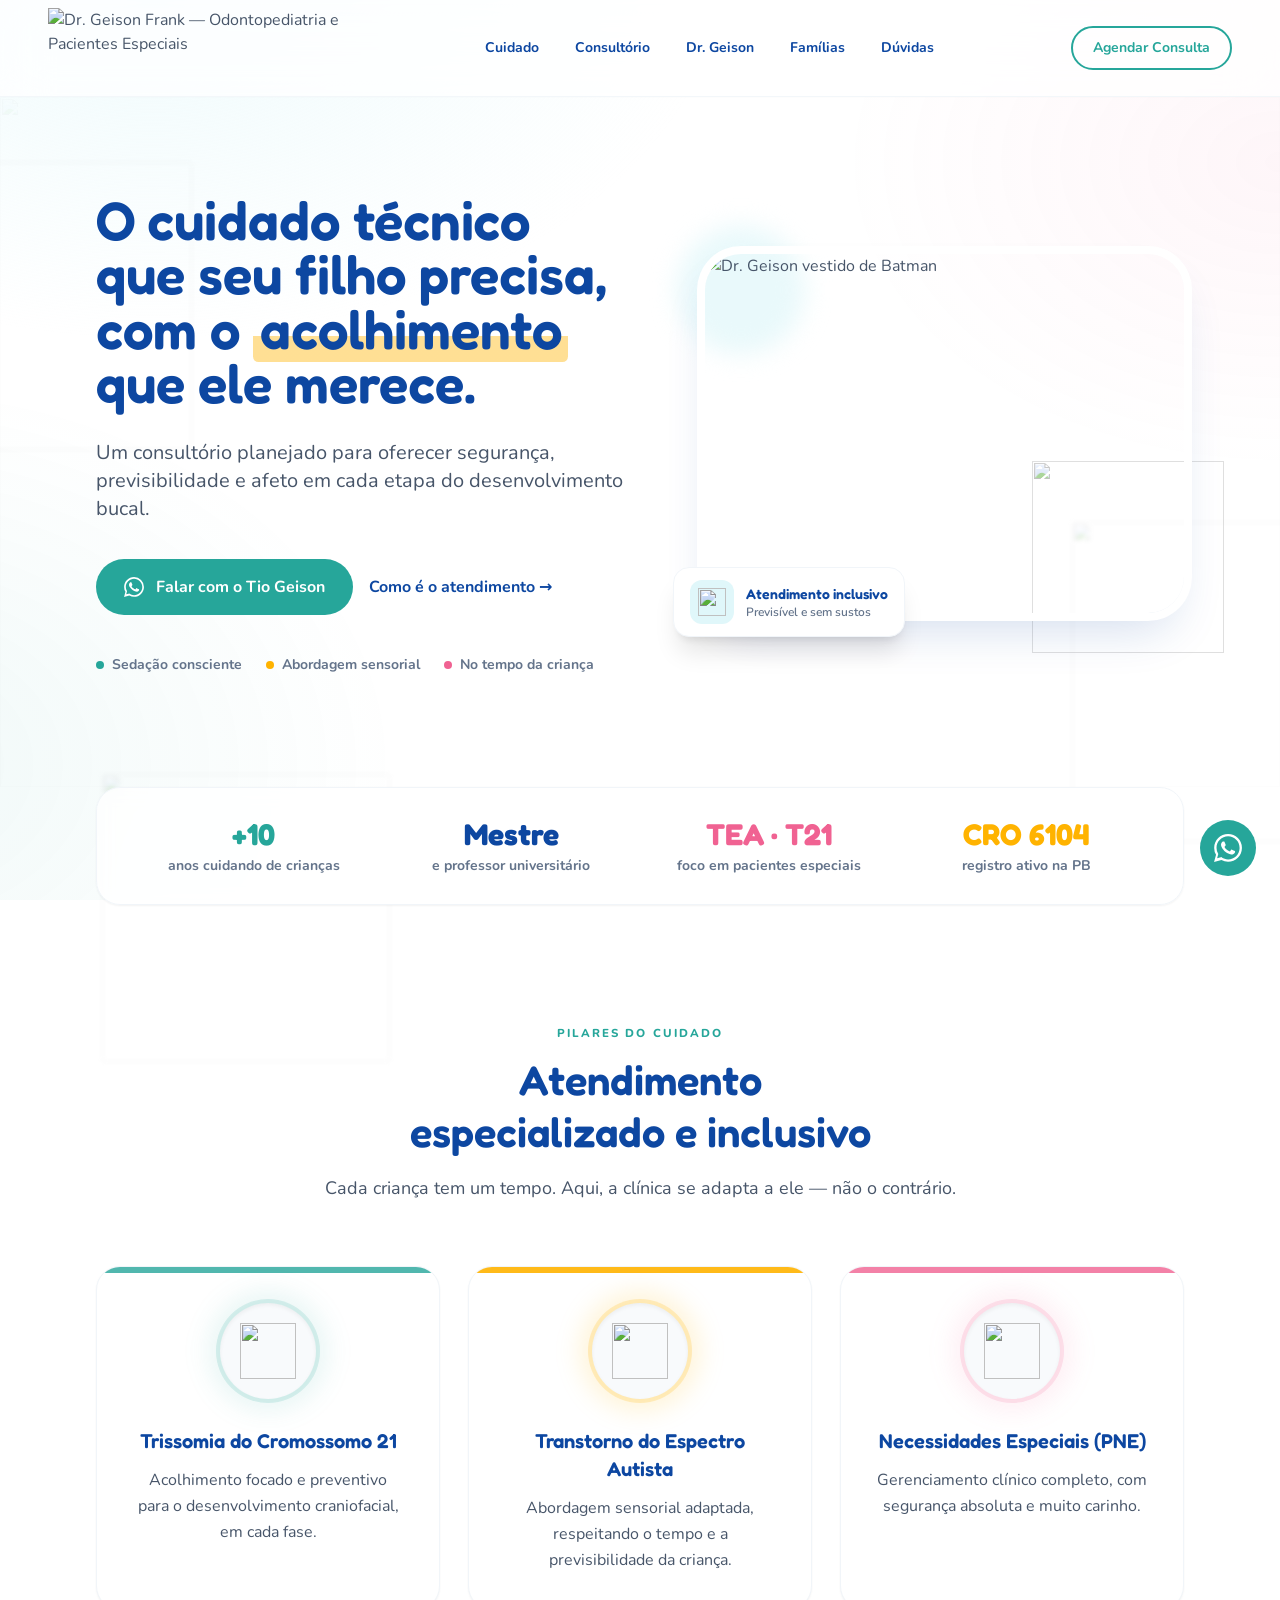
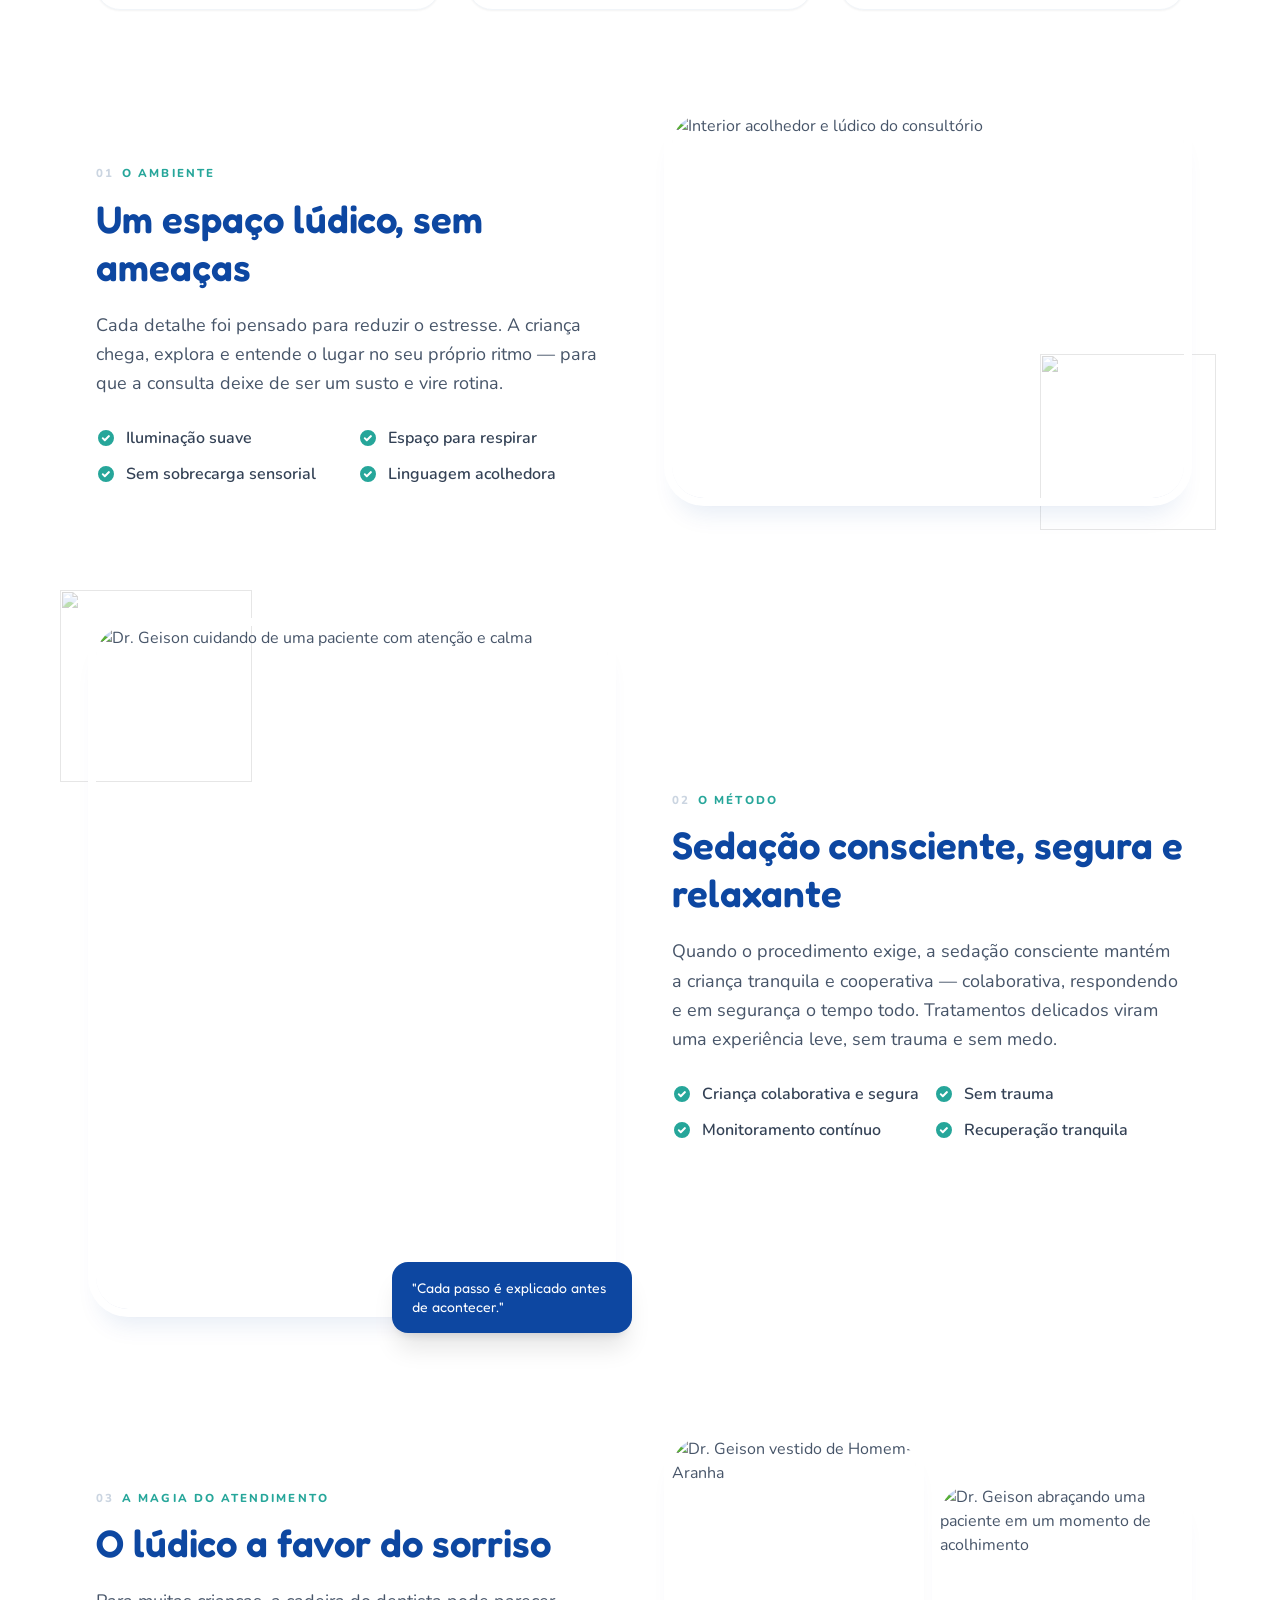
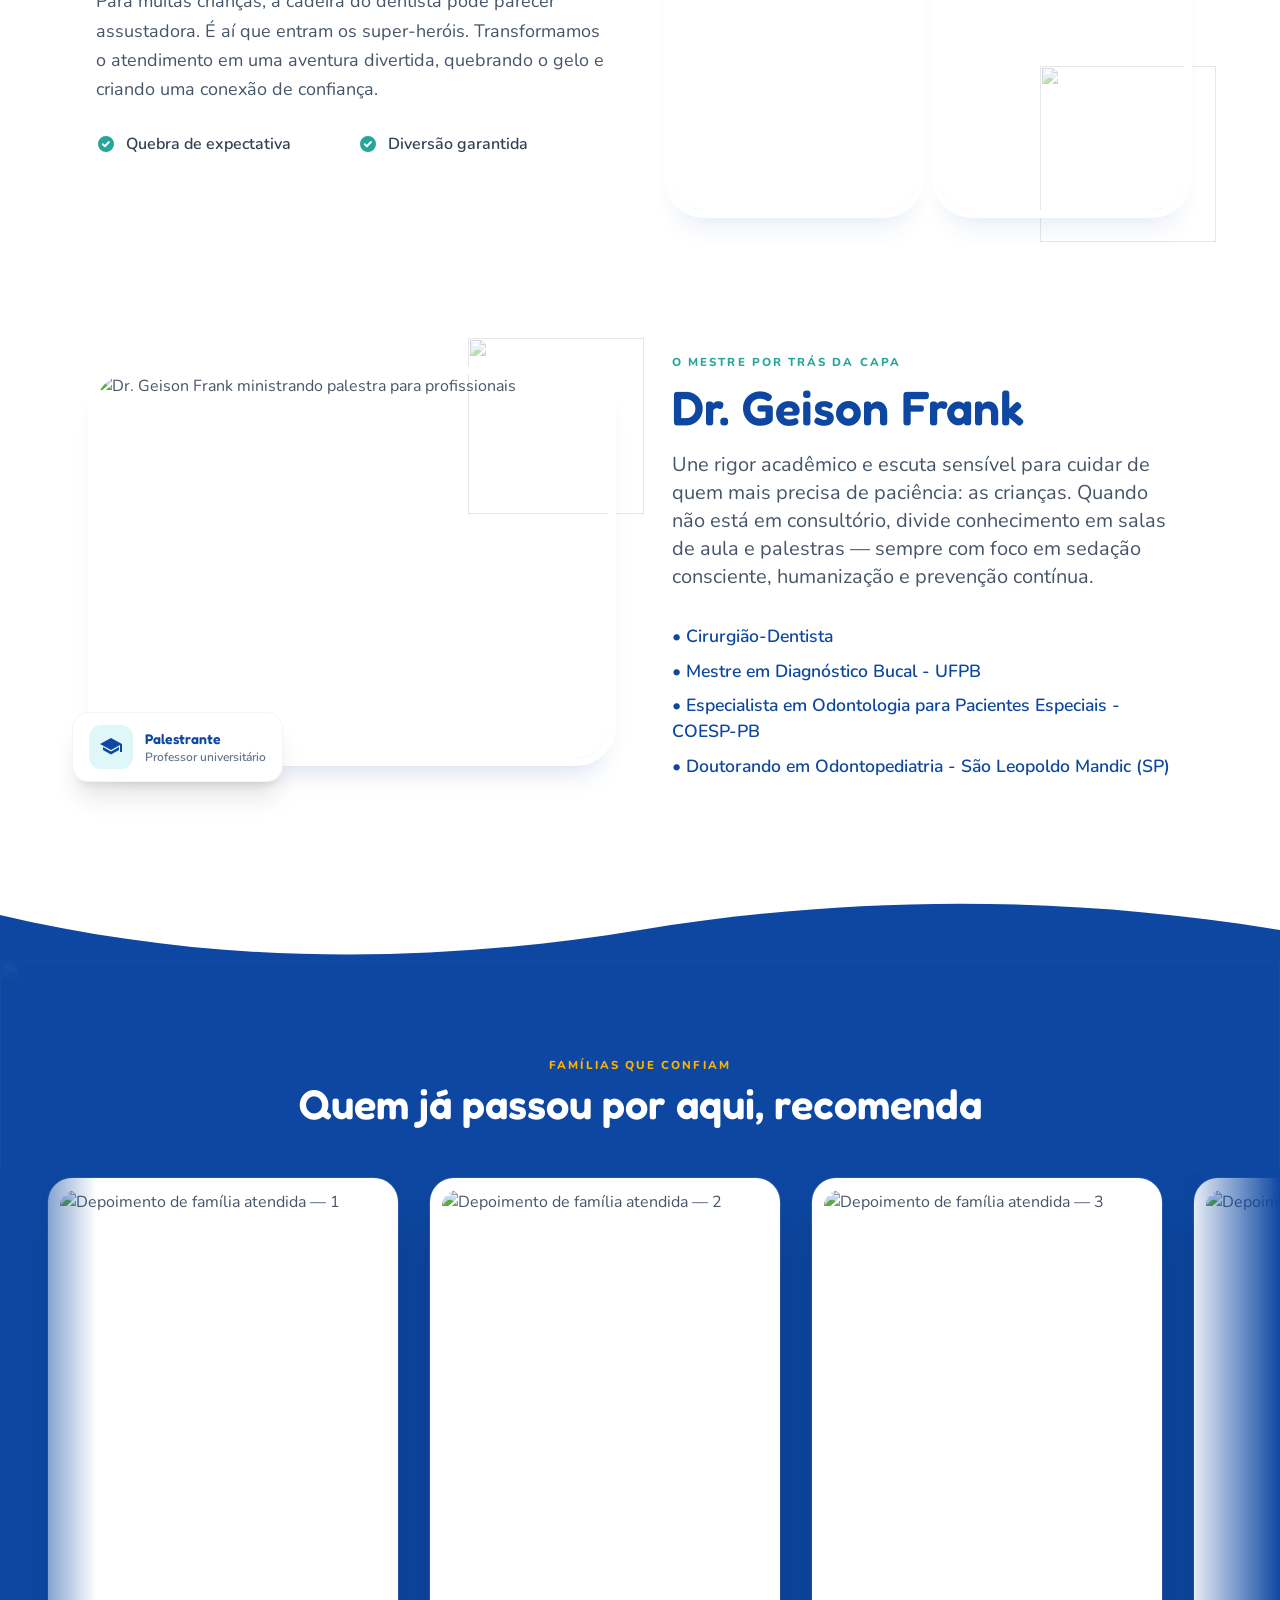
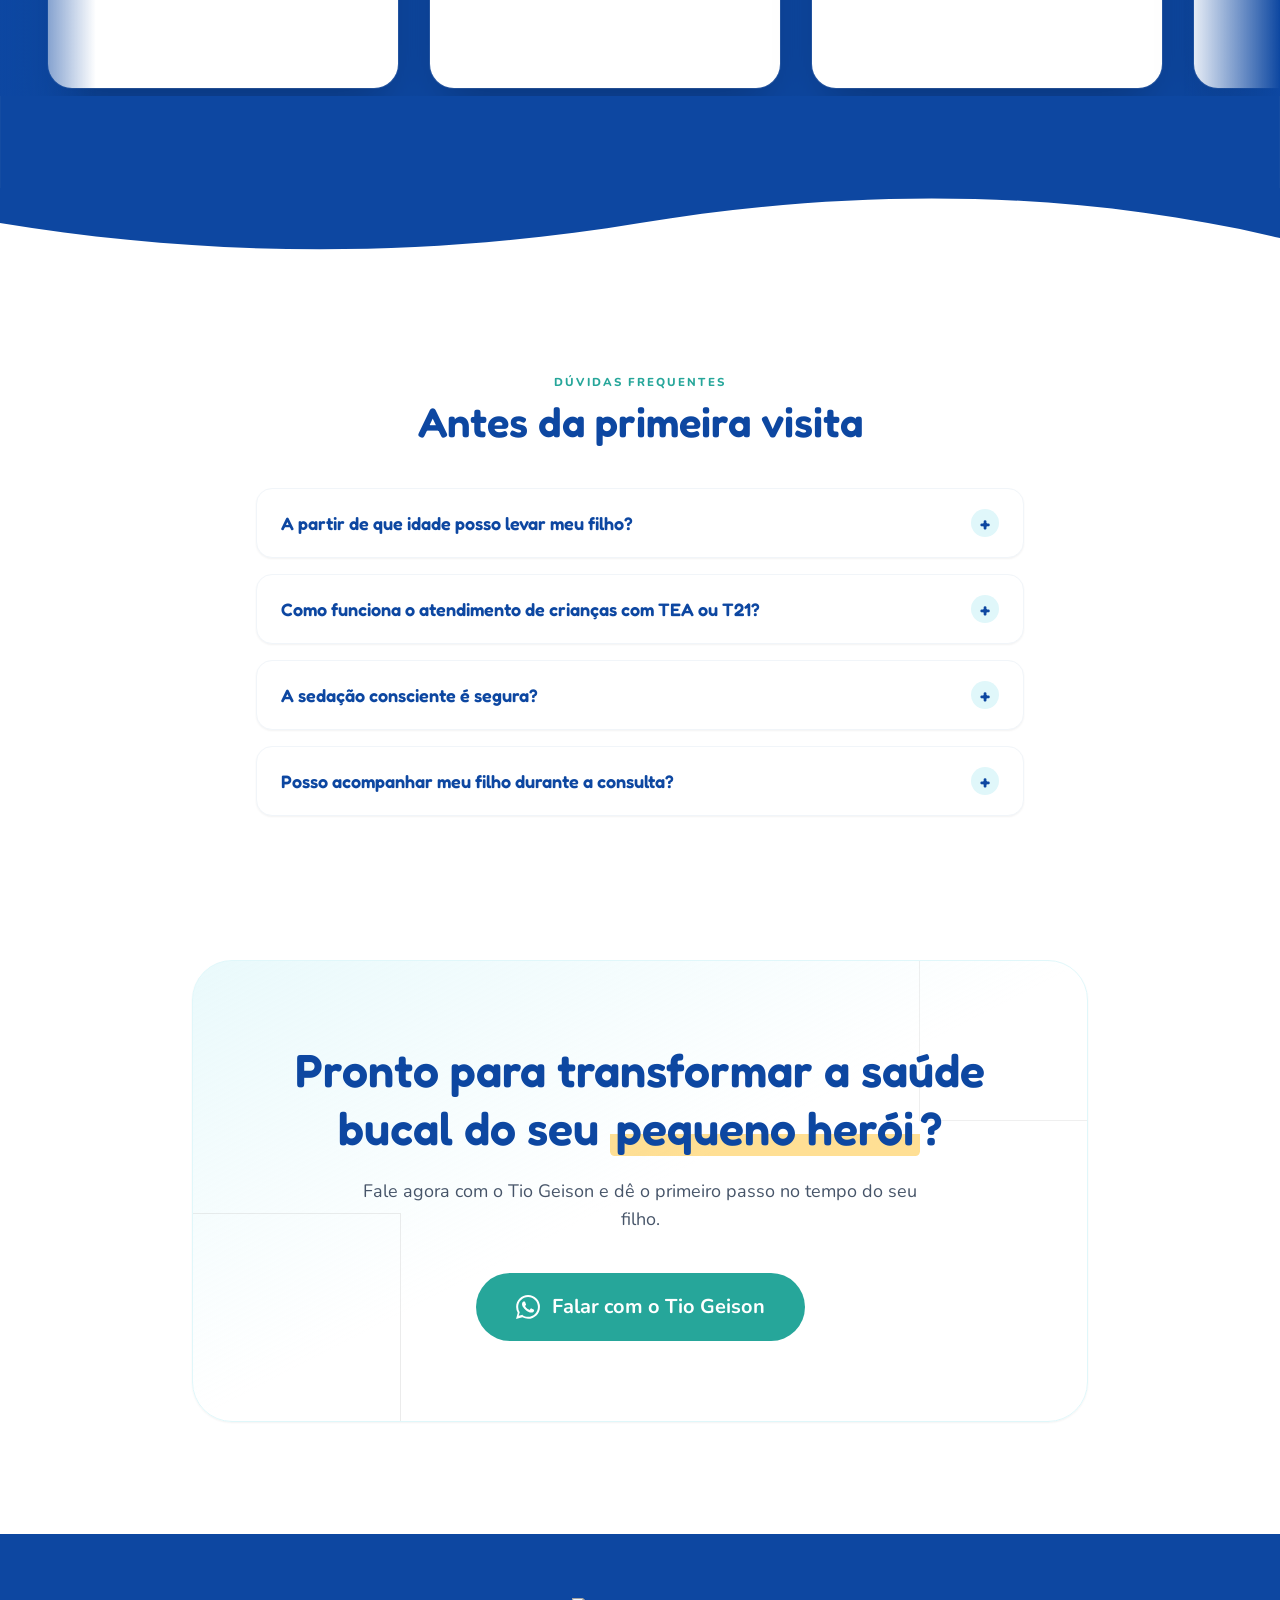
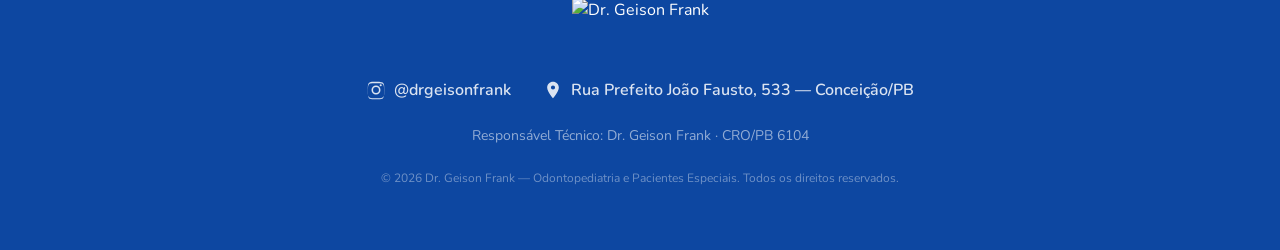
==== commit 636af309: "Otimização: Tailwind local e Imagens WebP/AVIF" ====
--- a/index.html
+++ b/index.html
@@ -13,14 +13,14 @@
 <link rel="dns-prefetch" href="https://res.cloudinary.com" />
 <!-- Preload da imagem LCP do hero -->
 <link rel="preload" as="image" fetchpriority="high"
-      href="https://res.cloudinary.com/dtdeapdme/image/upload/v1779723160/abraco_ramliv.jpg" />
-<link rel="icon" href="https://res.cloudinary.com/dtdeapdme/image/upload/v1779560097/logo01_cv6u3c.png" />
+      href="https://res.cloudinary.com/dtdeapdme/image/upload/f_auto,q_auto/v1779723160/abraco_ramliv.jpg" />
+<link rel="icon" href="https://res.cloudinary.com/dtdeapdme/image/upload/f_auto,q_auto/v1779560097/logo01_cv6u3c.png" />
 
 <!-- Open Graph / partilha -->
 <meta property="og:type" content="website" />
 <meta property="og:title" content="Dr. Geison Frank — Odontopediatria e Pacientes Especiais" />
 <meta property="og:description" content="O cuidado técnico que seu filho precisa, com o acolhimento que ele merece." />
-<meta property="og:image" content="https://res.cloudinary.com/dtdeapdme/image/upload/v1779723160/abraco_ramliv.jpg" />
+<meta property="og:image" content="https://res.cloudinary.com/dtdeapdme/image/upload/f_auto,q_auto/v1779723160/abraco_ramliv.jpg" />
 <meta name="twitter:card" content="summary_large_image" />
 
 <!-- ============================================================
@@ -35,23 +35,7 @@
 
 <link href="https://fonts.googleapis.com/css2?family=Fredoka:wght@500;600;700&family=Nunito:wght@400;600;700;800&display=swap" rel="stylesheet" />
 
-<script src="https://cdn.tailwindcss.com"></script>
-<script>
-  tailwind.config = {
-    theme: {
-      extend: {
-        colors: {
-          'brand-navy':'#0D47A1','brand-navy-deep':'#093577','brand-blue-light':'#E0F7FA',
-          'brand-teal':'#26A69A','brand-yellow':'#FFB300','brand-pink':'#F06292','brand-green':'#2EA678',
-        },
-        fontFamily: {
-          display:['Fredoka','system-ui','sans-serif'],
-          body:['Nunito','system-ui','sans-serif'],
-        },
-      }
-    }
-  }
-</script>
+<link rel="stylesheet" href="styles.css" />
 
 <style>
   html{ scroll-behavior:smooth; }
@@ -121,15 +105,15 @@
 
 <body class="garden-bg bg-white antialiased overflow-x-hidden">
 
-<img src="https://res.cloudinary.com/dtdeapdme/image/upload/v1779722900/Elementos_visuais_-_Forma_org%C3%A2nica_-_Amarelo_nzwy79.png" alt="" aria-hidden="true" loading="lazy" decoding="async" class="ambient w-72 h-72 top-[18%] -left-24 object-contain" />
-<img src="https://res.cloudinary.com/dtdeapdme/image/upload/v1779722900/Elementos_visuais_-_Forma_org%C3%A2nica_-_Rosa_mq3hnx.png" alt="" aria-hidden="true" loading="lazy" decoding="async" class="ambient b2 w-80 h-80 top-[58%] -right-28 object-contain" />
-<img src="https://res.cloudinary.com/dtdeapdme/image/upload/v1779722900/Elementos_visuais_-_Forma_org%C3%A2nica_Verde_w1key8.png" alt="" aria-hidden="true" loading="lazy" decoding="async" class="ambient b3 w-72 h-72 top-[86%] left-[8%] object-contain" />
+<img src="https://res.cloudinary.com/dtdeapdme/image/upload/f_auto,q_auto/v1779722900/Elementos_visuais_-_Forma_org%C3%A2nica_-_Amarelo_nzwy79.png" alt="" aria-hidden="true" loading="lazy" decoding="async" class="ambient w-72 h-72 top-[18%] -left-24 object-contain" />
+<img src="https://res.cloudinary.com/dtdeapdme/image/upload/f_auto,q_auto/v1779722900/Elementos_visuais_-_Forma_org%C3%A2nica_-_Rosa_mq3hnx.png" alt="" aria-hidden="true" loading="lazy" decoding="async" class="ambient b2 w-80 h-80 top-[58%] -right-28 object-contain" />
+<img src="https://res.cloudinary.com/dtdeapdme/image/upload/f_auto,q_auto/v1779722900/Elementos_visuais_-_Forma_org%C3%A2nica_Verde_w1key8.png" alt="" aria-hidden="true" loading="lazy" decoding="async" class="ambient b3 w-72 h-72 top-[86%] left-[8%] object-contain" />
 
 <!-- ===================== HEADER ===================== -->
 <header class="sticky top-0 z-50 bg-white/75 backdrop-blur-xl border-b border-slate-100/80">
   <div class="max-w-7xl mx-auto px-6 lg:px-12 h-24 flex items-center justify-between">
     <a href="#hero" class="flex items-center">
-      <img src="https://res.cloudinary.com/dtdeapdme/image/upload/v1779560097/logo01_cv6u3c.png" alt="Dr. Geison Frank — Odontopediatria e Pacientes Especiais" width="300" height="80" decoding="async" class="h-16 md:h-20 w-auto object-contain" />
+      <img src="https://res.cloudinary.com/dtdeapdme/image/upload/f_auto,q_auto/v1779560097/logo01_cv6u3c.png" alt="Dr. Geison Frank — Odontopediatria e Pacientes Especiais" width="300" height="80" decoding="async" class="h-16 md:h-20 w-auto object-contain" />
     </a>
     <nav class="hidden md:flex items-center gap-9 text-sm font-bold text-brand-navy">
       <a href="#pilares" class="hover:text-brand-teal transition-colors">Cuidado</a>
@@ -139,7 +123,7 @@
       <a href="#faq" class="hover:text-brand-teal transition-colors">Dúvidas</a>
     </nav>
     <div class="flex items-center gap-2">
-      <a href="#contato" class="hidden sm:inline-flex items-center rounded-full border-2 border-brand-teal text-brand-teal font-bold text-sm px-5 py-2.5 hover:bg-brand-teal hover:text-white transition-all hover:shadow-lg hover:shadow-brand-teal/25">Agendar Consulta</a>
+      <a href="#" class="open-modal-btn hidden sm:inline-flex items-center rounded-full border-2 border-brand-teal text-brand-teal font-bold text-sm px-5 py-2.5 hover:bg-brand-teal hover:text-white transition-all hover:shadow-lg hover:shadow-brand-teal/25">Agendar Consulta</a>
       <button id="menuBtn" type="button" aria-label="Abrir menu" aria-expanded="false" class="md:hidden w-11 h-11 -mr-2 flex items-center justify-center rounded-xl text-brand-navy hover:bg-slate-100 transition-colors">
         <svg id="menuIcon" viewBox="0 0 24 24" class="w-6 h-6 fill-current"><path d="M3 6h18v2H3zm0 5h18v2H3zm0 5h18v2H3z"/></svg>
       </button>
@@ -152,20 +136,17 @@
       <a href="#autoridade" class="py-3 border-b border-slate-100">Dr. Geison</a>
       <a href="#provas" class="py-3 border-b border-slate-100">Famílias</a>
       <a href="#faq" class="py-3 border-b border-slate-100">Dúvidas</a>
-      <a href="#contato" class="mt-4 inline-flex items-center justify-center rounded-full bg-brand-teal text-white font-bold text-base px-5 py-3.5">Agendar Consulta</a>
+      <a href="#" class="open-modal-btn mt-4 inline-flex items-center justify-center rounded-full bg-brand-teal text-white font-bold text-base px-5 py-3.5">Agendar Consulta</a>
     </nav>
   </div>
 </header>
 
 <!-- ===================== HERO ===================== -->
 <section id="hero" class="relative overflow-hidden px-6 lg:px-24 pt-16 pb-24 md:pt-24 md:pb-28">
-  <img src="https://res.cloudinary.com/dtdeapdme/image/upload/v1779722971/Textura_-_Dentes_-_Branco_wkqypa.png" alt="" aria-hidden="true" loading="lazy" decoding="async" class="pointer-events-none absolute inset-0 w-full h-full object-cover opacity-[0.04]" />
+  <img src="https://res.cloudinary.com/dtdeapdme/image/upload/f_auto,q_auto/v1779722971/Textura_-_Dentes_-_Branco_wkqypa.png" alt="" aria-hidden="true" loading="lazy" decoding="async" class="pointer-events-none absolute inset-0 w-full h-full object-cover opacity-[0.04]" />
   <div class="relative max-w-7xl mx-auto grid grid-cols-1 lg:grid-cols-[1.05fr_.95fr] gap-16 lg:gap-20 items-center">
     <div>
-      <span class="reveal inline-flex items-center gap-2 rounded-full bg-white border border-brand-blue-light text-brand-navy eyebrow px-4 py-2 mb-7 shadow-sm">
-        <svg viewBox="0 0 24 24" class="w-3.5 h-3.5 fill-brand-teal"><path d="M12 2C8.13 2 5 5.13 5 9c0 5.25 7 13 7 13s7-7.75 7-13c0-3.87-3.13-7-7-7zm0 9.5A2.5 2.5 0 1112 6.5a2.5 2.5 0 010 5z"/></svg>
-        Conceição · Paraíba
-      </span>
+
       <h1 class="reveal font-display text-[2.1rem] leading-[1.08] sm:text-5xl lg:text-[3.4rem] font-semibold text-brand-navy text-balance" data-d="1">
         O cuidado técnico que seu filho precisa, com o <span class="hl">acolhimento</span> que ele merece.
       </h1>
@@ -173,7 +154,7 @@
         Um consultório planejado para oferecer segurança, previsibilidade e afeto em cada etapa do desenvolvimento bucal.
       </p>
       <div class="reveal mt-9 flex flex-wrap items-center gap-4" data-d="3">
-        <a href="#" data-wa class="pulse-wa inline-flex items-center gap-3 rounded-full bg-brand-teal text-white font-bold text-base px-7 py-4 hover:bg-[#1f8c81] transition-colors">
+        <a href="#" class="open-modal-btn pulse-wa inline-flex items-center gap-3 rounded-full bg-brand-teal text-white font-bold text-base px-7 py-4 hover:bg-[#1f8c81] transition-colors">
           <svg viewBox="0 0 24 24" class="w-5 h-5 fill-current"><path d="M.057 24l1.687-6.163a11.867 11.867 0 01-1.587-5.945C.16 5.335 5.495 0 12.05 0a11.82 11.82 0 018.413 3.488 11.82 11.82 0 013.48 8.414c-.003 6.557-5.338 11.892-11.893 11.892a11.9 11.9 0 01-5.688-1.448L.057 24zm6.597-3.807c1.676.995 3.276 1.591 5.392 1.592 5.448 0 9.886-4.434 9.889-9.885.002-5.462-4.415-9.89-9.881-9.892-5.452 0-9.887 4.434-9.889 9.884a9.86 9.86 0 001.51 5.26l-.999 3.648 3.978-.999zm11.387-5.464c-.074-.124-.272-.198-.57-.347-.297-.149-1.758-.868-2.031-.967-.272-.099-.47-.149-.669.149-.198.297-.768.967-.941 1.165-.173.198-.347.223-.644.074-.297-.149-1.255-.462-2.39-1.475-.883-.788-1.48-1.761-1.653-2.059-.173-.297-.018-.458.13-.606.134-.133.297-.347.446-.521.151-.172.2-.296.3-.495.099-.198.05-.372-.025-.521-.075-.148-.669-1.611-.916-2.206-.242-.579-.487-.501-.669-.51l-.57-.01c-.198 0-.52.074-.792.372s-1.04 1.016-1.04 2.479 1.065 2.876 1.213 3.074c.149.198 2.095 3.2 5.076 4.487.709.306 1.263.489 1.694.626.712.226 1.36.194 1.872.118.571-.085 1.758-.719 2.006-1.413.248-.695.248-1.29.173-1.414z"/></svg>
           Falar com o Tio Geison
         </a>
@@ -186,12 +167,12 @@
       </div>
     </div>
     <div class="reveal relative w-full max-w-xl mx-auto" data-d="2">
-      <img src="https://res.cloudinary.com/dtdeapdme/image/upload/v1779722900/Elementos_visuais_-_Forma_org%C3%A2nica_-_Amarelo_nzwy79.png" alt="" aria-hidden="true" loading="lazy" decoding="async" class="absolute -bottom-10 -right-10 w-48 h-48 z-0 opacity-50 object-contain" />
+      <img src="https://res.cloudinary.com/dtdeapdme/image/upload/f_auto,q_auto/v1779722900/Elementos_visuais_-_Forma_org%C3%A2nica_-_Amarelo_nzwy79.png" alt="" aria-hidden="true" loading="lazy" decoding="async" class="absolute -bottom-10 -right-10 w-48 h-48 z-0 opacity-50 object-contain" />
       <div class="absolute -top-7 -left-7 w-32 h-32 z-0 rounded-full bg-brand-blue-light/70 blur-md"></div>
-      <img src="https://res.cloudinary.com/dtdeapdme/image/upload/v1779723160/abraco_ramliv.jpg" alt="Dr. Geison abraçando uma paciente em um momento de acolhimento" fetchpriority="high" decoding="async" class="rounded-[2.25rem] shadow-2xl shadow-brand-navy/20 relative z-10 w-full aspect-[4/3] object-cover ring-8 ring-white" />
+      <img src="https://res.cloudinary.com/dtdeapdme/image/upload/f_auto,q_auto/v1789171057/409f596e-4f4d-4477-bc9e-118d6fd5d2ff_ohimz9.jpg" alt="Dr. Geison vestido de Batman" fetchpriority="high" decoding="async" class="rounded-[2.25rem] shadow-2xl shadow-brand-navy/20 relative z-10 w-full aspect-[4/3] object-cover object-[center_15%] ring-8 ring-white" />
       <div class="absolute z-20 -bottom-6 left-5 md:-left-8 bg-white rounded-2xl shadow-xl border border-slate-100 px-4 py-3 flex items-center gap-3">
         <span class="w-11 h-11 rounded-xl bg-brand-blue-light flex items-center justify-center shrink-0">
-          <img src="https://res.cloudinary.com/dtdeapdme/image/upload/v1779722900/Elementos_visuais_-_Quebra-cabe%C3%A7a_-_Pequeno_utklr3.png" alt="" loading="lazy" decoding="async" class="w-7 h-7 object-contain" />
+          <img src="https://res.cloudinary.com/dtdeapdme/image/upload/f_auto,q_auto/v1779722900/Elementos_visuais_-_Quebra-cabe%C3%A7a_-_Pequeno_utklr3.png" alt="" loading="lazy" decoding="async" class="w-7 h-7 object-contain" />
         </span>
         <div class="leading-tight">
           <p class="font-display font-semibold text-brand-navy text-sm">Atendimento inclusivo</p>
@@ -224,21 +205,21 @@
       <article class="pillar reveal relative bg-white rounded-3xl p-9 border border-slate-100 shadow-sm flex flex-col items-center text-center overflow-hidden" data-d="1">
         <span class="absolute top-0 inset-x-0 h-1.5 bg-brand-teal/80"></span>
         <div class="relative mb-7"><span class="absolute inset-0 -m-3 rounded-full bg-brand-teal/10 blur-md"></span>
-          <span class="relative w-24 h-24 rounded-full bg-slate-50 ring-4 ring-brand-teal/15 flex items-center justify-center shadow-inner"><img src="https://res.cloudinary.com/dtdeapdme/image/upload/v1779722900/Elementos_visuais_-_Dente_tmwf3x.png" alt="" loading="lazy" decoding="async" class="w-14 h-14 object-contain" /></span></div>
+          <span class="relative w-24 h-24 rounded-full bg-slate-50 ring-4 ring-brand-teal/15 flex items-center justify-center shadow-inner"><img src="https://res.cloudinary.com/dtdeapdme/image/upload/f_auto,q_auto/v1779722900/Elementos_visuais_-_Dente_tmwf3x.png" alt="" loading="lazy" decoding="async" class="w-14 h-14 object-contain" /></span></div>
         <h3 class="font-display text-xl font-semibold text-brand-navy mb-3">Trissomia do Cromossomo 21</h3>
         <p class="text-slate-600 leading-relaxed">Acolhimento focado e preventivo para o desenvolvimento craniofacial, em cada fase.</p>
       </article>
       <article class="pillar reveal relative bg-white rounded-3xl p-9 border border-slate-100 shadow-sm flex flex-col items-center text-center overflow-hidden" data-d="2">
         <span class="absolute top-0 inset-x-0 h-1.5 bg-brand-yellow/90"></span>
         <div class="relative mb-7"><span class="absolute inset-0 -m-3 rounded-full bg-brand-yellow/15 blur-md"></span>
-          <span class="relative w-24 h-24 rounded-full bg-slate-50 ring-4 ring-brand-yellow/20 flex items-center justify-center shadow-inner"><img src="https://res.cloudinary.com/dtdeapdme/image/upload/v1779722900/Elementos_visuais_-_Quebra-cabe%C3%A7a_-_Pequeno_utklr3.png" alt="" loading="lazy" decoding="async" class="w-14 h-14 object-contain" /></span></div>
+          <span class="relative w-24 h-24 rounded-full bg-slate-50 ring-4 ring-brand-yellow/20 flex items-center justify-center shadow-inner"><img src="https://res.cloudinary.com/dtdeapdme/image/upload/f_auto,q_auto/v1779722900/Elementos_visuais_-_Quebra-cabe%C3%A7a_-_Pequeno_utklr3.png" alt="" loading="lazy" decoding="async" class="w-14 h-14 object-contain" /></span></div>
         <h3 class="font-display text-xl font-semibold text-brand-navy mb-3">Transtorno do Espectro Autista</h3>
         <p class="text-slate-600 leading-relaxed">Abordagem sensorial adaptada, respeitando o tempo e a previsibilidade da criança.</p>
       </article>
       <article class="pillar reveal relative bg-white rounded-3xl p-9 border border-slate-100 shadow-sm flex flex-col items-center text-center overflow-hidden" data-d="3">
         <span class="absolute top-0 inset-x-0 h-1.5 bg-brand-pink/80"></span>
         <div class="relative mb-7"><span class="absolute inset-0 -m-3 rounded-full bg-brand-pink/10 blur-md"></span>
-          <span class="relative w-24 h-24 rounded-full bg-slate-50 ring-4 ring-brand-pink/15 flex items-center justify-center shadow-inner"><img src="https://res.cloudinary.com/dtdeapdme/image/upload/v1779722900/Elementos_visuais_-_Escova_de_Dente_ee2wyz.png" alt="" loading="lazy" decoding="async" class="w-14 h-14 object-contain" /></span></div>
+          <span class="relative w-24 h-24 rounded-full bg-slate-50 ring-4 ring-brand-pink/15 flex items-center justify-center shadow-inner"><img src="https://res.cloudinary.com/dtdeapdme/image/upload/f_auto,q_auto/v1779722900/Elementos_visuais_-_Escova_de_Dente_ee2wyz.png" alt="" loading="lazy" decoding="async" class="w-14 h-14 object-contain" /></span></div>
         <h3 class="font-display text-xl font-semibold text-brand-navy mb-3">Necessidades Especiais (PNE)</h3>
         <p class="text-slate-600 leading-relaxed">Gerenciamento clínico completo, com segurança absoluta e muito carinho.</p>
       </article>
@@ -261,27 +242,45 @@
           <li class="flex items-center gap-2.5"><svg viewBox="0 0 20 20" class="w-5 h-5 fill-brand-teal shrink-0"><path d="M10 18a8 8 0 100-16 8 8 0 000 16zm3.7-9.3l-4.2 4.2a1 1 0 01-1.4 0L6 10.8a1 1 0 011.4-1.4l1.4 1.4 3.5-3.5a1 1 0 011.4 1.4z"/></svg>Linguagem acolhedora</li>
         </ul>
       </div>
-      <div class="reveal relative" data-d="1">
-        <img src="https://res.cloudinary.com/dtdeapdme/image/upload/v1779722900/Elementos_visuais_-_Forma_org%C3%A2nica_Verde_w1key8.png" alt="" aria-hidden="true" loading="lazy" decoding="async" class="absolute -bottom-8 -right-8 w-44 h-44 z-0 opacity-40 object-contain" />
-        <img src="https://res.cloudinary.com/dtdeapdme/image/upload/v1779547701/999ebddc-4224-4514-ba4f-df8ab7a2fbda_uxemhe.jpg" alt="Interior acolhedor e lúdico do consultório" loading="lazy" decoding="async" class="rounded-[2rem] shadow-xl shadow-brand-navy/10 relative z-10 w-full aspect-[4/3] object-cover ring-8 ring-white" />
+      <div class="reveal relative -mt-6 md:-mt-10" data-d="1">
+        <img src="https://res.cloudinary.com/dtdeapdme/image/upload/f_auto,q_auto/v1779722900/Elementos_visuais_-_Forma_org%C3%A2nica_Verde_w1key8.png" alt="" aria-hidden="true" loading="lazy" decoding="async" class="absolute -bottom-8 -right-8 w-44 h-44 z-0 opacity-40 object-contain" />
+        <img src="https://res.cloudinary.com/dtdeapdme/image/upload/f_auto,q_auto/v1779547701/999ebddc-4224-4514-ba4f-df8ab7a2fbda_uxemhe.jpg" alt="Interior acolhedor e lúdico do consultório" loading="lazy" decoding="async" class="rounded-[2rem] shadow-xl shadow-brand-navy/10 relative z-10 w-full aspect-[4/3] object-cover ring-8 ring-white" />
       </div>
     </div>
     <div class="grid grid-cols-1 lg:grid-cols-2 gap-12 lg:gap-16 items-center">
       <div class="reveal relative order-1 lg:order-none" data-d="1">
-        <img src="https://res.cloudinary.com/dtdeapdme/image/upload/v1779722900/Elementos_visuais_-_Forma_org%C3%A2nica_-_Rosa_mq3hnx.png" alt="" aria-hidden="true" loading="lazy" decoding="async" class="absolute -top-9 -left-9 w-48 h-48 z-0 opacity-40 object-contain" />
-        <img src="https://res.cloudinary.com/dtdeapdme/image/upload/v1779723200/cuidando_j7xyjl.jpg" alt="Dr. Geison cuidando de uma paciente com atenção e calma" loading="lazy" decoding="async" class="rounded-[2rem] shadow-xl shadow-brand-navy/10 relative z-10 w-full aspect-[4/3] object-cover ring-8 ring-white" />
+        <img src="https://res.cloudinary.com/dtdeapdme/image/upload/f_auto,q_auto/v1779722900/Elementos_visuais_-_Forma_org%C3%A2nica_-_Rosa_mq3hnx.png" alt="" aria-hidden="true" loading="lazy" decoding="async" class="absolute -top-9 -left-9 w-48 h-48 z-0 opacity-40 object-contain" />
+        <img src="https://res.cloudinary.com/dtdeapdme/image/upload/f_auto,q_auto/v1789170151/dd73fc28-7f46-4d7b-811b-da891a95907f_jdhlei.jpg" alt="Dr. Geison cuidando de uma paciente com atenção e calma" loading="lazy" decoding="async" class="rounded-[2rem] shadow-xl shadow-brand-navy/10 relative z-10 w-full aspect-[3/4] object-cover ring-8 ring-white" />
         <div class="absolute z-20 -bottom-6 right-4 md:-right-6 max-w-[15rem] bg-brand-navy text-white rounded-2xl shadow-xl px-5 py-4"><p class="font-display text-sm leading-snug">"Cada passo é explicado antes de acontecer."</p></div>
       </div>
       <div class="reveal">
         <p class="eyebrow text-brand-teal mb-3"><span class="text-slate-300 mr-2">02</span>O método</p>
         <h2 class="font-display text-3xl md:text-[2.4rem] leading-tight font-semibold text-brand-navy">Sedação consciente, segura e relaxante</h2>
-        <p class="mt-5 text-lg text-slate-600 leading-relaxed">Quando o procedimento exige, a sedação consciente mantém a criança tranquila e cooperativa — desperta, respondendo e em segurança o tempo todo. Tratamentos delicados viram uma experiência leve, sem trauma e sem medo.</p>
+        <p class="mt-5 text-lg text-slate-600 leading-relaxed">Quando o procedimento exige, a sedação consciente mantém a criança tranquila e cooperativa — colaborativa, respondendo e em segurança o tempo todo. Tratamentos delicados viram uma experiência leve, sem trauma e sem medo.</p>
         <ul class="mt-7 grid sm:grid-cols-2 gap-3 text-slate-700 font-semibold">
-          <li class="flex items-center gap-2.5"><svg viewBox="0 0 20 20" class="w-5 h-5 fill-brand-teal shrink-0"><path d="M10 18a8 8 0 100-16 8 8 0 000 16zm3.7-9.3l-4.2 4.2a1 1 0 01-1.4 0L6 10.8a1 1 0 011.4-1.4l1.4 1.4 3.5-3.5a1 1 0 011.4 1.4z"/></svg>Criança desperta e segura</li>
+          <li class="flex items-center gap-2.5"><svg viewBox="0 0 20 20" class="w-5 h-5 fill-brand-teal shrink-0"><path d="M10 18a8 8 0 100-16 8 8 0 000 16zm3.7-9.3l-4.2 4.2a1 1 0 01-1.4 0L6 10.8a1 1 0 011.4-1.4l1.4 1.4 3.5-3.5a1 1 0 011.4 1.4z"/></svg>Criança colaborativa e segura</li>
           <li class="flex items-center gap-2.5"><svg viewBox="0 0 20 20" class="w-5 h-5 fill-brand-teal shrink-0"><path d="M10 18a8 8 0 100-16 8 8 0 000 16zm3.7-9.3l-4.2 4.2a1 1 0 01-1.4 0L6 10.8a1 1 0 011.4-1.4l1.4 1.4 3.5-3.5a1 1 0 011.4 1.4z"/></svg>Sem trauma</li>
           <li class="flex items-center gap-2.5"><svg viewBox="0 0 20 20" class="w-5 h-5 fill-brand-teal shrink-0"><path d="M10 18a8 8 0 100-16 8 8 0 000 16zm3.7-9.3l-4.2 4.2a1 1 0 01-1.4 0L6 10.8a1 1 0 011.4-1.4l1.4 1.4 3.5-3.5a1 1 0 011.4 1.4z"/></svg>Monitoramento contínuo</li>
           <li class="flex items-center gap-2.5"><svg viewBox="0 0 20 20" class="w-5 h-5 fill-brand-teal shrink-0"><path d="M10 18a8 8 0 100-16 8 8 0 000 16zm3.7-9.3l-4.2 4.2a1 1 0 01-1.4 0L6 10.8a1 1 0 011.4-1.4l1.4 1.4 3.5-3.5a1 1 0 011.4 1.4z"/></svg>Recuperação tranquila</li>
         </ul>
+      </div>
+    </div>
+    
+    <!-- 03 Lúdico -->
+    <div class="grid grid-cols-1 lg:grid-cols-2 gap-12 lg:gap-16 items-center">
+      <div class="reveal">
+        <p class="eyebrow text-brand-teal mb-3"><span class="text-slate-300 mr-2">03</span>A magia do atendimento</p>
+        <h2 class="font-display text-3xl md:text-[2.4rem] leading-tight font-semibold text-brand-navy">O lúdico a favor do sorriso</h2>
+        <p class="mt-5 text-lg text-slate-600 leading-relaxed">Para muitas crianças, a cadeira do dentista pode parecer assustadora. É aí que entram os super-heróis. Transformamos o atendimento em uma aventura divertida, quebrando o gelo e criando uma conexão de confiança.</p>
+        <ul class="mt-7 grid sm:grid-cols-2 gap-3 text-slate-700 font-semibold">
+          <li class="flex items-center gap-2.5"><svg viewBox="0 0 20 20" class="w-5 h-5 fill-brand-teal shrink-0"><path d="M10 18a8 8 0 100-16 8 8 0 000 16zm3.7-9.3l-4.2 4.2a1 1 0 01-1.4 0L6 10.8a1 1 0 011.4-1.4l1.4 1.4 3.5-3.5a1 1 0 011.4 1.4z"/></svg>Quebra de expectativa</li>
+          <li class="flex items-center gap-2.5"><svg viewBox="0 0 20 20" class="w-5 h-5 fill-brand-teal shrink-0"><path d="M10 18a8 8 0 100-16 8 8 0 000 16zm3.7-9.3l-4.2 4.2a1 1 0 01-1.4 0L6 10.8a1 1 0 011.4-1.4l1.4 1.4 3.5-3.5a1 1 0 011.4 1.4z"/></svg>Diversão garantida</li>
+        </ul>
+      </div>
+      <div class="reveal relative flex gap-4 md:gap-6" data-d="1">
+        <img src="https://res.cloudinary.com/dtdeapdme/image/upload/f_auto,q_auto/v1779722900/Elementos_visuais_-_Forma_org%C3%A2nica_-_Amarelo_nzwy79.png" alt="" aria-hidden="true" loading="lazy" decoding="async" class="absolute -bottom-8 -right-8 w-44 h-44 z-0 opacity-40 object-contain" />
+        <img src="https://res.cloudinary.com/dtdeapdme/image/upload/f_auto,q_auto/v1789169032/4dd5f92f-92fe-465c-8164-e4d7e5194e58_qcymo9.jpg" alt="Dr. Geison vestido de Homem-Aranha" loading="lazy" decoding="async" class="rounded-[2rem] shadow-xl shadow-brand-navy/10 relative z-10 w-1/2 aspect-[3/4] object-cover ring-8 ring-white" />
+        <img src="https://res.cloudinary.com/dtdeapdme/image/upload/f_auto,q_auto/v1779723160/abraco_ramliv.jpg" alt="Dr. Geison abraçando uma paciente em um momento de acolhimento" loading="lazy" decoding="async" class="rounded-[2rem] shadow-xl shadow-brand-navy/10 relative z-10 w-1/2 aspect-[3/4] object-cover ring-8 ring-white mt-12" />
       </div>
     </div>
   </div>
@@ -292,8 +291,8 @@
   <div class="max-w-7xl mx-auto grid lg:grid-cols-2 gap-12 lg:gap-16 items-center">
     <!-- Foto palestrando -->
     <div class="reveal relative" data-d="1">
-      <img src="https://res.cloudinary.com/dtdeapdme/image/upload/v1779722900/Elementos_visuais_-_Forma_org%C3%A2nica_-_Amarelo_nzwy79.png" alt="" aria-hidden="true" loading="lazy" decoding="async" class="absolute -top-9 -right-9 w-44 h-44 z-0 opacity-40 object-contain" />
-      <img src="https://res.cloudinary.com/dtdeapdme/image/upload/v1781450627/b30bf979-00de-456b-99fb-84cd31d07349_tnxx6b.jpg" alt="Dr. Geison Frank ministrando palestra para profissionais" loading="lazy" decoding="async" class="rounded-[2rem] shadow-xl shadow-brand-navy/15 relative z-10 w-full aspect-[4/3] object-cover object-center ring-8 ring-white" />
+      <img src="https://res.cloudinary.com/dtdeapdme/image/upload/f_auto,q_auto/v1779722900/Elementos_visuais_-_Forma_org%C3%A2nica_-_Amarelo_nzwy79.png" alt="" aria-hidden="true" loading="lazy" decoding="async" class="absolute -top-9 -right-9 w-44 h-44 z-0 opacity-40 object-contain" />
+      <img src="https://res.cloudinary.com/dtdeapdme/image/upload/f_auto,q_auto/v1781450627/b30bf979-00de-456b-99fb-84cd31d07349_tnxx6b.jpg" alt="Dr. Geison Frank ministrando palestra para profissionais" loading="lazy" decoding="async" class="rounded-[2rem] shadow-xl shadow-brand-navy/15 relative z-10 w-full aspect-[4/3] object-cover object-center ring-8 ring-white" />
       <!-- badge âncora -->
       <div class="absolute z-20 -bottom-6 left-4 md:-left-6 bg-white rounded-2xl shadow-xl border border-slate-100 px-4 py-3 flex items-center gap-3">
         <span class="w-11 h-11 rounded-xl bg-brand-blue-light flex items-center justify-center shrink-0">
@@ -314,12 +313,11 @@
         Quando não está em consultório, divide conhecimento em salas de aula e palestras — sempre com foco
         em sedação consciente, humanização e prevenção contínua.
       </p>
-      <div class="mt-8 flex flex-wrap gap-2.5">
-        <span class="rounded-full bg-white border border-slate-200 text-brand-navy text-sm font-bold px-4 py-2">Mestre</span>
-        <span class="rounded-full bg-white border border-slate-200 text-brand-navy text-sm font-bold px-4 py-2">Professor Universitário</span>
-        <span class="rounded-full bg-white border border-slate-200 text-brand-navy text-sm font-bold px-4 py-2">Sedação Consciente</span>
-        <span class="rounded-full bg-white border border-slate-200 text-brand-navy text-sm font-bold px-4 py-2">Humanização</span>
-        <span class="rounded-full bg-white border border-slate-200 text-brand-navy text-sm font-bold px-4 py-2">Prevenção Contínua</span>
+      <div class="mt-8 flex flex-col gap-2 text-brand-navy font-semibold text-[1.1rem]">
+        <p>• Cirurgião-Dentista</p>
+        <p>• Mestre em Diagnóstico Bucal - UFPB</p>
+        <p>• Especialista em Odontologia para Pacientes Especiais - COESP-PB</p>
+        <p>• Doutorando em Odontopediatria - São Leopoldo Mandic (SP)</p>
       </div>
     </div>
   </div>
@@ -330,7 +328,7 @@
 
 <!-- ===================== PROVAS SOCIAIS ===================== -->
 <section id="provas" class="relative overflow-hidden bg-brand-navy py-24">
-  <img src="https://res.cloudinary.com/dtdeapdme/image/upload/v1779722970/Textura_-_Dentes_-_Coloridos_ymzgal.png" alt="" aria-hidden="true" loading="lazy" decoding="async" class="pointer-events-none absolute inset-0 w-full h-full object-cover opacity-[0.04]" />
+  <img src="https://res.cloudinary.com/dtdeapdme/image/upload/f_auto,q_auto/v1779722970/Textura_-_Dentes_-_Coloridos_ymzgal.png" alt="" aria-hidden="true" loading="lazy" decoding="async" class="pointer-events-none absolute inset-0 w-full h-full object-cover opacity-[0.04]" />
   <div class="relative text-center px-6 reveal mb-12">
     <p class="eyebrow text-brand-yellow mb-3">Famílias que confiam</p>
     <h2 class="font-display text-3xl md:text-[2.6rem] font-semibold text-white">Quem já passou por aqui, recomenda</h2>
@@ -340,16 +338,16 @@
     <div class="pointer-events-none absolute right-0 top-0 bottom-0 w-10 md:w-24 z-10 bg-gradient-to-l from-brand-navy to-transparent"></div>
     <div class="marquee px-6 lg:px-12 py-2" tabindex="0" aria-label="Depoimentos de famílias">
       <div class="marquee-track">
-        <figure class="marquee-card min-w-[280px] sm:min-w-[320px] md:min-w-[350px] h-[440px] sm:h-[480px] md:h-[510px] bg-white rounded-3xl p-3 shadow-2xl flex-shrink-0 flex items-center justify-center ring-1 ring-white/10"><img src="https://res.cloudinary.com/dtdeapdme/image/upload/v1779547634/feedback01_uozojx.jpg" alt="Depoimento de família atendida — 1" loading="lazy" decoding="async" class="w-full h-full object-contain rounded-2xl" /></figure>
-        <figure class="marquee-card min-w-[280px] sm:min-w-[320px] md:min-w-[350px] h-[440px] sm:h-[480px] md:h-[510px] bg-white rounded-3xl p-3 shadow-2xl flex-shrink-0 flex items-center justify-center ring-1 ring-white/10"><img src="https://res.cloudinary.com/dtdeapdme/image/upload/v1779547634/feedback02_j9bsfs.jpg" alt="Depoimento de família atendida — 2" loading="lazy" decoding="async" class="w-full h-full object-contain rounded-2xl" /></figure>
-        <figure class="marquee-card min-w-[280px] sm:min-w-[320px] md:min-w-[350px] h-[440px] sm:h-[480px] md:h-[510px] bg-white rounded-3xl p-3 shadow-2xl flex-shrink-0 flex items-center justify-center ring-1 ring-white/10"><img src="https://res.cloudinary.com/dtdeapdme/image/upload/v1779547634/feedback03_mzxrvu.jpg" alt="Depoimento de família atendida — 3" loading="lazy" decoding="async" class="w-full h-full object-contain rounded-2xl" /></figure>
-        <figure class="marquee-card min-w-[280px] sm:min-w-[320px] md:min-w-[350px] h-[440px] sm:h-[480px] md:h-[510px] bg-white rounded-3xl p-3 shadow-2xl flex-shrink-0 flex items-center justify-center ring-1 ring-white/10"><img src="https://res.cloudinary.com/dtdeapdme/image/upload/v1779547633/feedback04_vy4il7.jpg" alt="Depoimento de família atendida — 4" loading="lazy" decoding="async" class="w-full h-full object-contain rounded-2xl" /></figure>
-        <figure class="marquee-card min-w-[280px] sm:min-w-[320px] md:min-w-[350px] h-[440px] sm:h-[480px] md:h-[510px] bg-white rounded-3xl p-3 shadow-2xl flex-shrink-0 flex items-center justify-center ring-1 ring-white/10"><img src="https://res.cloudinary.com/dtdeapdme/image/upload/v1779547633/feedback06_pwtgs4.jpg" alt="Depoimento de família atendida — 5" loading="lazy" decoding="async" class="w-full h-full object-contain rounded-2xl" /></figure>
-        <figure class="marquee-card min-w-[280px] sm:min-w-[320px] md:min-w-[350px] h-[440px] sm:h-[480px] md:h-[510px] bg-white rounded-3xl p-3 shadow-2xl flex-shrink-0 flex items-center justify-center ring-1 ring-white/10 marquee-dup" aria-hidden="true"><img src="https://res.cloudinary.com/dtdeapdme/image/upload/v1779547634/feedback01_uozojx.jpg" alt="" loading="lazy" decoding="async" class="w-full h-full object-contain rounded-2xl" /></figure>
-        <figure class="marquee-card min-w-[280px] sm:min-w-[320px] md:min-w-[350px] h-[440px] sm:h-[480px] md:h-[510px] bg-white rounded-3xl p-3 shadow-2xl flex-shrink-0 flex items-center justify-center ring-1 ring-white/10 marquee-dup" aria-hidden="true"><img src="https://res.cloudinary.com/dtdeapdme/image/upload/v1779547634/feedback02_j9bsfs.jpg" alt="" loading="lazy" decoding="async" class="w-full h-full object-contain rounded-2xl" /></figure>
-        <figure class="marquee-card min-w-[280px] sm:min-w-[320px] md:min-w-[350px] h-[440px] sm:h-[480px] md:h-[510px] bg-white rounded-3xl p-3 shadow-2xl flex-shrink-0 flex items-center justify-center ring-1 ring-white/10 marquee-dup" aria-hidden="true"><img src="https://res.cloudinary.com/dtdeapdme/image/upload/v1779547634/feedback03_mzxrvu.jpg" alt="" loading="lazy" decoding="async" class="w-full h-full object-contain rounded-2xl" /></figure>
-        <figure class="marquee-card min-w-[280px] sm:min-w-[320px] md:min-w-[350px] h-[440px] sm:h-[480px] md:h-[510px] bg-white rounded-3xl p-3 shadow-2xl flex-shrink-0 flex items-center justify-center ring-1 ring-white/10 marquee-dup" aria-hidden="true"><img src="https://res.cloudinary.com/dtdeapdme/image/upload/v1779547633/feedback04_vy4il7.jpg" alt="" loading="lazy" decoding="async" class="w-full h-full object-contain rounded-2xl" /></figure>
-        <figure class="marquee-card min-w-[280px] sm:min-w-[320px] md:min-w-[350px] h-[440px] sm:h-[480px] md:h-[510px] bg-white rounded-3xl p-3 shadow-2xl flex-shrink-0 flex items-center justify-center ring-1 ring-white/10 marquee-dup" aria-hidden="true"><img src="https://res.cloudinary.com/dtdeapdme/image/upload/v1779547633/feedback06_pwtgs4.jpg" alt="" loading="lazy" decoding="async" class="w-full h-full object-contain rounded-2xl" /></figure>
+        <figure class="marquee-card min-w-[280px] sm:min-w-[320px] md:min-w-[350px] h-[440px] sm:h-[480px] md:h-[510px] bg-white rounded-3xl p-3 shadow-2xl flex-shrink-0 flex items-center justify-center ring-1 ring-white/10"><img src="https://res.cloudinary.com/dtdeapdme/image/upload/f_auto,q_auto/v1779547634/feedback01_uozojx.jpg" alt="Depoimento de família atendida — 1" loading="lazy" decoding="async" class="w-full h-full object-contain rounded-2xl" /></figure>
+        <figure class="marquee-card min-w-[280px] sm:min-w-[320px] md:min-w-[350px] h-[440px] sm:h-[480px] md:h-[510px] bg-white rounded-3xl p-3 shadow-2xl flex-shrink-0 flex items-center justify-center ring-1 ring-white/10"><img src="https://res.cloudinary.com/dtdeapdme/image/upload/f_auto,q_auto/v1779547634/feedback02_j9bsfs.jpg" alt="Depoimento de família atendida — 2" loading="lazy" decoding="async" class="w-full h-full object-contain rounded-2xl" /></figure>
+        <figure class="marquee-card min-w-[280px] sm:min-w-[320px] md:min-w-[350px] h-[440px] sm:h-[480px] md:h-[510px] bg-white rounded-3xl p-3 shadow-2xl flex-shrink-0 flex items-center justify-center ring-1 ring-white/10"><img src="https://res.cloudinary.com/dtdeapdme/image/upload/f_auto,q_auto/v1779547634/feedback03_mzxrvu.jpg" alt="Depoimento de família atendida — 3" loading="lazy" decoding="async" class="w-full h-full object-contain rounded-2xl" /></figure>
+        <figure class="marquee-card min-w-[280px] sm:min-w-[320px] md:min-w-[350px] h-[440px] sm:h-[480px] md:h-[510px] bg-white rounded-3xl p-3 shadow-2xl flex-shrink-0 flex items-center justify-center ring-1 ring-white/10"><img src="https://res.cloudinary.com/dtdeapdme/image/upload/f_auto,q_auto/v1779547633/feedback04_vy4il7.jpg" alt="Depoimento de família atendida — 4" loading="lazy" decoding="async" class="w-full h-full object-contain rounded-2xl" /></figure>
+        <figure class="marquee-card min-w-[280px] sm:min-w-[320px] md:min-w-[350px] h-[440px] sm:h-[480px] md:h-[510px] bg-white rounded-3xl p-3 shadow-2xl flex-shrink-0 flex items-center justify-center ring-1 ring-white/10"><img src="https://res.cloudinary.com/dtdeapdme/image/upload/f_auto,q_auto/v1779547633/feedback06_pwtgs4.jpg" alt="Depoimento de família atendida — 5" loading="lazy" decoding="async" class="w-full h-full object-contain rounded-2xl" /></figure>
+        <figure class="marquee-card min-w-[280px] sm:min-w-[320px] md:min-w-[350px] h-[440px] sm:h-[480px] md:h-[510px] bg-white rounded-3xl p-3 shadow-2xl flex-shrink-0 flex items-center justify-center ring-1 ring-white/10 marquee-dup" aria-hidden="true"><img src="https://res.cloudinary.com/dtdeapdme/image/upload/f_auto,q_auto/v1779547634/feedback01_uozojx.jpg" alt="" loading="lazy" decoding="async" class="w-full h-full object-contain rounded-2xl" /></figure>
+        <figure class="marquee-card min-w-[280px] sm:min-w-[320px] md:min-w-[350px] h-[440px] sm:h-[480px] md:h-[510px] bg-white rounded-3xl p-3 shadow-2xl flex-shrink-0 flex items-center justify-center ring-1 ring-white/10 marquee-dup" aria-hidden="true"><img src="https://res.cloudinary.com/dtdeapdme/image/upload/f_auto,q_auto/v1779547634/feedback02_j9bsfs.jpg" alt="" loading="lazy" decoding="async" class="w-full h-full object-contain rounded-2xl" /></figure>
+        <figure class="marquee-card min-w-[280px] sm:min-w-[320px] md:min-w-[350px] h-[440px] sm:h-[480px] md:h-[510px] bg-white rounded-3xl p-3 shadow-2xl flex-shrink-0 flex items-center justify-center ring-1 ring-white/10 marquee-dup" aria-hidden="true"><img src="https://res.cloudinary.com/dtdeapdme/image/upload/f_auto,q_auto/v1779547634/feedback03_mzxrvu.jpg" alt="" loading="lazy" decoding="async" class="w-full h-full object-contain rounded-2xl" /></figure>
+        <figure class="marquee-card min-w-[280px] sm:min-w-[320px] md:min-w-[350px] h-[440px] sm:h-[480px] md:h-[510px] bg-white rounded-3xl p-3 shadow-2xl flex-shrink-0 flex items-center justify-center ring-1 ring-white/10 marquee-dup" aria-hidden="true"><img src="https://res.cloudinary.com/dtdeapdme/image/upload/f_auto,q_auto/v1779547633/feedback04_vy4il7.jpg" alt="" loading="lazy" decoding="async" class="w-full h-full object-contain rounded-2xl" /></figure>
+        <figure class="marquee-card min-w-[280px] sm:min-w-[320px] md:min-w-[350px] h-[440px] sm:h-[480px] md:h-[510px] bg-white rounded-3xl p-3 shadow-2xl flex-shrink-0 flex items-center justify-center ring-1 ring-white/10 marquee-dup" aria-hidden="true"><img src="https://res.cloudinary.com/dtdeapdme/image/upload/f_auto,q_auto/v1779547633/feedback06_pwtgs4.jpg" alt="" loading="lazy" decoding="async" class="w-full h-full object-contain rounded-2xl" /></figure>
       </div>
     </div>
   </div>
@@ -389,13 +387,13 @@
 <!-- ===================== CONVERSÃO FINAL ===================== -->
 <section id="contato" class="relative px-6 py-12 pb-28">
   <div class="reveal relative max-w-4xl mx-auto rounded-[2.5rem] bg-gradient-to-br from-brand-blue-light/70 via-white to-white border border-brand-blue-light px-6 md:px-16 py-16 md:py-20 text-center overflow-hidden shadow-sm">
-    <img src="https://res.cloudinary.com/dtdeapdme/image/upload/v1779722900/Elementos_visuais_-_Forma_org%C3%A2nica_Verde_w1key8.png" alt="" aria-hidden="true" loading="lazy" decoding="async" class="absolute -bottom-12 -left-12 w-64 h-64 opacity-30 object-contain" />
-    <img src="https://res.cloudinary.com/dtdeapdme/image/upload/v1779722900/Elementos_visuais_-_Forma_org%C3%A2nica_-_Rosa_mq3hnx.png" alt="" aria-hidden="true" loading="lazy" decoding="async" class="absolute -top-12 -right-10 w-52 h-52 opacity-25 object-contain" />
+    <img src="https://res.cloudinary.com/dtdeapdme/image/upload/f_auto,q_auto/v1779722900/Elementos_visuais_-_Forma_org%C3%A2nica_Verde_w1key8.png" alt="" aria-hidden="true" loading="lazy" decoding="async" class="absolute -bottom-12 -left-12 w-64 h-64 opacity-30 object-contain" />
+    <img src="https://res.cloudinary.com/dtdeapdme/image/upload/f_auto,q_auto/v1779722900/Elementos_visuais_-_Forma_org%C3%A2nica_-_Rosa_mq3hnx.png" alt="" aria-hidden="true" loading="lazy" decoding="async" class="absolute -top-12 -right-10 w-52 h-52 opacity-25 object-contain" />
     <div class="relative">
       <h2 class="font-display text-3xl md:text-[2.9rem] leading-tight font-semibold text-brand-navy text-balance">Pronto para transformar a saúde bucal do seu <span class="hl">pequeno herói</span>?</h2>
       <p class="mt-5 text-lg text-slate-600 max-w-xl mx-auto">Fale agora com o Tio Geison e dê o primeiro passo no tempo do seu filho.</p>
       <div class="mt-10 flex justify-center">
-        <a href="#" data-wa class="pulse-wa inline-flex items-center gap-3 rounded-full bg-brand-teal text-white font-bold text-lg md:text-xl px-10 py-5 hover:bg-[#1f8c81] transition-colors">
+        <a href="#" class="open-modal-btn pulse-wa inline-flex items-center gap-3 rounded-full bg-brand-teal text-white font-bold text-lg md:text-xl px-10 py-5 hover:bg-[#1f8c81] transition-colors">
           <svg viewBox="0 0 24 24" class="w-6 h-6 fill-current"><path d="M.057 24l1.687-6.163a11.867 11.867 0 01-1.587-5.945C.16 5.335 5.495 0 12.05 0a11.82 11.82 0 018.413 3.488 11.82 11.82 0 013.48 8.414c-.003 6.557-5.338 11.892-11.893 11.892a11.9 11.9 0 01-5.688-1.448L.057 24zm6.597-3.807c1.676.995 3.276 1.591 5.392 1.592 5.448 0 9.886-4.434 9.889-9.885.002-5.462-4.415-9.89-9.881-9.892-5.452 0-9.887 4.434-9.889 9.884a9.86 9.86 0 001.51 5.26l-.999 3.648 3.978-.999zm11.387-5.464c-.074-.124-.272-.198-.57-.347-.297-.149-1.758-.868-2.031-.967-.272-.099-.47-.149-.669.149-.198.297-.768.967-.941 1.165-.173.198-.347.223-.644.074-.297-.149-1.255-.462-2.39-1.475-.883-.788-1.48-1.761-1.653-2.059-.173-.297-.018-.458.13-.606.134-.133.297-.347.446-.521.151-.172.2-.296.3-.495.099-.198.05-.372-.025-.521-.075-.148-.669-1.611-.916-2.206-.242-.579-.487-.501-.669-.51l-.57-.01c-.198 0-.52.074-.792.372s-1.04 1.016-1.04 2.479 1.065 2.876 1.213 3.074c.149.198 2.095 3.2 5.076 4.487.709.306 1.263.489 1.694.626.712.226 1.36.194 1.872.118.571-.085 1.758-.719 2.006-1.413.248-.695.248-1.29.173-1.414z"/></svg>
           Falar com o Tio Geison
         </a>
@@ -407,7 +405,7 @@
 <!-- ===================== RODAPÉ ===================== -->
 <footer class="bg-brand-navy text-white py-16 px-6">
   <div class="max-w-4xl mx-auto flex flex-col items-center text-center gap-6">
-    <img src="https://res.cloudinary.com/dtdeapdme/image/upload/v1779560097/logo01_cv6u3c.png" alt="Dr. Geison Frank" loading="lazy" decoding="async" class="h-14 w-auto object-contain" />
+    <img src="https://res.cloudinary.com/dtdeapdme/image/upload/f_auto,q_auto/v1779560097/logo01_cv6u3c.png" alt="Dr. Geison Frank" loading="lazy" decoding="async" class="h-14 w-auto object-contain" />
     <div class="flex flex-wrap items-center justify-center gap-x-8 gap-y-3 text-white/85 font-semibold">
       <a href="https://instagram.com/drgeisonfrank" target="_blank" rel="noopener" class="inline-flex items-center gap-2 hover:text-brand-yellow transition-colors">
         <svg viewBox="0 0 24 24" class="w-5 h-5 fill-current"><path d="M12 2.2c3.2 0 3.6 0 4.9.07 1.17.05 1.8.25 2.23.41.56.22.96.48 1.38.9.42.42.68.82.9 1.38.16.42.36 1.06.41 2.23.06 1.27.07 1.65.07 4.86s0 3.6-.07 4.86c-.05 1.17-.25 1.8-.41 2.23-.22.56-.48.96-.9 1.38-.42.42-.82.68-1.38.9-.42.16-1.06.36-2.23.41-1.27.06-1.65.07-4.86.07s-3.6 0-4.86-.07c-1.17-.05-1.8-.25-2.23-.41a3.7 3.7 0 01-1.38-.9 3.7 3.7 0 01-.9-1.38c-.16-.42-.36-1.06-.41-2.23C2.21 15.6 2.2 15.2 2.2 12s0-3.6.07-4.86c.05-1.17.25-1.8.41-2.23.22-.56.48-.96.9-1.38.42-.42.82-.68 1.38-.9.42-.16 1.06-.36 2.23-.41C8.4 2.21 8.8 2.2 12 2.2zm0 1.62c-3.15 0-3.52.01-4.76.07-1.15.05-1.77.24-2.18.4-.55.22-.94.47-1.35.88-.41.41-.66.8-.88 1.35-.16.41-.35 1.03-.4 2.18-.06 1.24-.07 1.61-.07 4.76s.01 3.52.07 4.76c.05 1.15.24 1.77.4 2.18.22.55.47.94.88 1.35.41.41.8.66 1.35.88.41.16 1.03.35 2.18.4 1.24.06 1.61.07 4.76.07s3.52-.01 4.76-.07c1.15-.05 1.77-.24 2.18-.4.55-.22.94-.47 1.35-.88.41-.41.66-.8.88-1.35.16-.41.35-1.03.4-2.18.06-1.24.07-1.61.07-4.76s-.01-3.52-.07-4.76c-.05-1.15-.24-1.77-.4-2.18a3.6 3.6 0 00-.88-1.35 3.6 3.6 0 00-1.35-.88c-.41-.16-1.03-.35-2.18-.4-1.24-.06-1.61-.07-4.76-.07zm0 2.76a5.42 5.42 0 110 10.84 5.42 5.42 0 010-10.84zm0 8.94a3.52 3.52 0 100-7.04 3.52 3.52 0 000 7.04zm6.9-9.15a1.27 1.27 0 11-2.54 0 1.27 1.27 0 012.54 0z"/></svg>
@@ -423,13 +421,92 @@
   </div>
 </footer>
 
-<a href="#" data-wa aria-label="Falar no WhatsApp" class="fixed bottom-6 right-6 z-50 w-14 h-14 rounded-full bg-brand-teal text-white flex items-center justify-center pulse-wa hover:bg-[#1f8c81] transition-colors">
+<a href="#" aria-label="Falar no WhatsApp" class="open-modal-btn fixed bottom-6 right-6 z-50 w-14 h-14 rounded-full bg-brand-teal text-white flex items-center justify-center pulse-wa hover:bg-[#1f8c81] transition-colors">
   <svg viewBox="0 0 24 24" class="w-7 h-7 fill-current"><path d="M.057 24l1.687-6.163a11.867 11.867 0 01-1.587-5.945C.16 5.335 5.495 0 12.05 0a11.82 11.82 0 018.413 3.488 11.82 11.82 0 013.48 8.414c-.003 6.557-5.338 11.892-11.893 11.892a11.9 11.9 0 01-5.688-1.448L.057 24zm6.597-3.807c1.676.995 3.276 1.591 5.392 1.592 5.448 0 9.886-4.434 9.889-9.885.002-5.462-4.415-9.89-9.881-9.892-5.452 0-9.887 4.434-9.889 9.884a9.86 9.86 0 001.51 5.26l-.999 3.648 3.978-.999zm11.387-5.464c-.074-.124-.272-.198-.57-.347-.297-.149-1.758-.868-2.031-.967-.272-.099-.47-.149-.669.149-.198.297-.768.967-.941 1.165-.173.198-.347.223-.644.074-.297-.149-1.255-.462-2.39-1.475-.883-.788-1.48-1.761-1.653-2.059-.173-.297-.018-.458.13-.606.134-.133.297-.347.446-.521.151-.172.2-.296.3-.495.099-.198.05-.372-.025-.521-.075-.148-.669-1.611-.916-2.206-.242-.579-.487-.501-.669-.51l-.57-.01c-.198 0-.52.074-.792.372s-1.04 1.016-1.04 2.479 1.065 2.876 1.213 3.074c.149.198 2.095 3.2 5.076 4.487.709.306 1.263.489 1.694.626.712.226 1.36.194 1.872.118.571-.085 1.758-.719 2.006-1.413.248-.695.248-1.29.173-1.414z"/></svg>
 </a>
 
+<!-- ===================== MODAL DE AGENDAMENTO ===================== -->
+<div id="agendamentoModal" class="fixed inset-0 z-[100] hidden flex items-center justify-center p-4">
+  <!-- Backdrop -->
+  <div class="absolute inset-0 bg-brand-navy/40 backdrop-blur-sm modal-close" aria-hidden="true"></div>
+  
+  <!-- Modal Content -->
+  <div class="relative bg-white rounded-3xl shadow-2xl max-w-md w-full p-6 md:p-8 overflow-hidden reveal is-visible">
+    <button type="button" class="absolute top-4 right-4 w-10 h-10 flex items-center justify-center rounded-full bg-slate-100 text-slate-500 hover:bg-slate-200 hover:text-brand-navy transition-colors modal-close" aria-label="Fechar">
+      <svg viewBox="0 0 24 24" class="w-5 h-5 fill-current"><path d="M18.3 5.71L12 12l6.3 6.29-1.41 1.42L10.6 13.4 4.3 19.71 2.89 18.3 9.18 12 2.89 5.71 4.3 4.3l6.3 6.29 6.29-6.3z"/></svg>
+    </button>
+    
+    <div class="text-center mb-8">
+      <h3 class="font-display text-2xl font-semibold text-brand-navy">Onde deseja agendar?</h3>
+      <p class="text-slate-500 mt-2 text-sm">Selecione a unidade mais próxima de você para falar no WhatsApp.</p>
+    </div>
+    
+    <div class="flex flex-col gap-3">
+      <!-- 1. Essence Odonto -->
+      <a href="https://wa.me/5588996945002" target="_blank" rel="noopener" class="flex items-center gap-4 p-4 rounded-2xl border border-slate-100 hover:border-brand-teal hover:shadow-md hover:-translate-y-1 transition-all bg-slate-50 hover:bg-white group">
+        <div class="w-12 h-12 rounded-full bg-[#25D366]/10 flex items-center justify-center shrink-0 group-hover:bg-[#25D366] transition-colors">
+          <svg viewBox="0 0 24 24" class="w-6 h-6 fill-[#25D366] group-hover:fill-white transition-colors"><path d="M.057 24l1.687-6.163a11.867 11.867 0 01-1.587-5.945C.16 5.335 5.495 0 12.05 0a11.82 11.82 0 018.413 3.488 11.82 11.82 0 013.48 8.414c-.003 6.557-5.338 11.892-11.893 11.892a11.9 11.9 0 01-5.688-1.448L.057 24zm6.597-3.807c1.676.995 3.276 1.591 5.392 1.592 5.448 0 9.886-4.434 9.889-9.885.002-5.462-4.415-9.89-9.881-9.892-5.452 0-9.887 4.434-9.889 9.884a9.86 9.86 0 001.51 5.26l-.999 3.648 3.978-.999zm11.387-5.464c-.074-.124-.272-.198-.57-.347-.297-.149-1.758-.868-2.031-.967-.272-.099-.47-.149-.669.149-.198.297-.768.967-.941 1.165-.173.198-.347.223-.644.074-.297-.149-1.255-.462-2.39-1.475-.883-.788-1.48-1.761-1.653-2.059-.173-.297-.018-.458.13-.606.134-.133.297-.347.446-.521.151-.172.2-.296.3-.495.099-.198.05-.372-.025-.521-.075-.148-.669-1.611-.916-2.206-.242-.579-.487-.501-.669-.51l-.57-.01c-.198 0-.52.074-.792.372s-1.04 1.016-1.04 2.479 1.065 2.876 1.213 3.074c.149.198 2.095 3.2 5.076 4.487.709.306 1.263.489 1.694.626.712.226 1.36.194 1.872.118.571-.085 1.758-.719 2.006-1.413.248-.695.248-1.29.173-1.414z"/></svg>
+        </div>
+        <div class="text-left">
+          <p class="font-display font-semibold text-brand-navy text-[15px]">Essence Odonto</p>
+          <p class="text-slate-500 text-xs mt-0.5">Mauriti - CE</p>
+        </div>
+      </a>
+      
+      <!-- 2. Clínica Integrar -->
+      <a href="https://wa.me/5583998632029" target="_blank" rel="noopener" class="flex items-center gap-4 p-4 rounded-2xl border border-slate-100 hover:border-brand-teal hover:shadow-md hover:-translate-y-1 transition-all bg-slate-50 hover:bg-white group">
+        <div class="w-12 h-12 rounded-full bg-[#25D366]/10 flex items-center justify-center shrink-0 group-hover:bg-[#25D366] transition-colors">
+          <svg viewBox="0 0 24 24" class="w-6 h-6 fill-[#25D366] group-hover:fill-white transition-colors"><path d="M.057 24l1.687-6.163a11.867 11.867 0 01-1.587-5.945C.16 5.335 5.495 0 12.05 0a11.82 11.82 0 018.413 3.488 11.82 11.82 0 013.48 8.414c-.003 6.557-5.338 11.892-11.893 11.892a11.9 11.9 0 01-5.688-1.448L.057 24zm6.597-3.807c1.676.995 3.276 1.591 5.392 1.592 5.448 0 9.886-4.434 9.889-9.885.002-5.462-4.415-9.89-9.881-9.892-5.452 0-9.887 4.434-9.889 9.884a9.86 9.86 0 001.51 5.26l-.999 3.648 3.978-.999zm11.387-5.464c-.074-.124-.272-.198-.57-.347-.297-.149-1.758-.868-2.031-.967-.272-.099-.47-.149-.669.149-.198.297-.768.967-.941 1.165-.173.198-.347.223-.644.074-.297-.149-1.255-.462-2.39-1.475-.883-.788-1.48-1.761-1.653-2.059-.173-.297-.018-.458.13-.606.134-.133.297-.347.446-.521.151-.172.2-.296.3-.495.099-.198.05-.372-.025-.521-.075-.148-.669-1.611-.916-2.206-.242-.579-.487-.501-.669-.51l-.57-.01c-.198 0-.52.074-.792.372s-1.04 1.016-1.04 2.479 1.065 2.876 1.213 3.074c.149.198 2.095 3.2 5.076 4.487.709.306 1.263.489 1.694.626.712.226 1.36.194 1.872.118.571-.085 1.758-.719 2.006-1.413.248-.695.248-1.29.173-1.414z"/></svg>
+        </div>
+        <div class="text-left">
+          <p class="font-display font-semibold text-brand-navy text-[15px]">Clínica Integrar</p>
+          <p class="text-slate-500 text-xs mt-0.5">Conceição - PB</p>
+        </div>
+      </a>
+      
+      <!-- 3. Valle Sorriso -->
+      <a href="https://wa.me/558381428655" target="_blank" rel="noopener" class="flex items-center gap-4 p-4 rounded-2xl border border-slate-100 hover:border-brand-teal hover:shadow-md hover:-translate-y-1 transition-all bg-slate-50 hover:bg-white group">
+        <div class="w-12 h-12 rounded-full bg-[#25D366]/10 flex items-center justify-center shrink-0 group-hover:bg-[#25D366] transition-colors">
+          <svg viewBox="0 0 24 24" class="w-6 h-6 fill-[#25D366] group-hover:fill-white transition-colors"><path d="M.057 24l1.687-6.163a11.867 11.867 0 01-1.587-5.945C.16 5.335 5.495 0 12.05 0a11.82 11.82 0 018.413 3.488 11.82 11.82 0 013.48 8.414c-.003 6.557-5.338 11.892-11.893 11.892a11.9 11.9 0 01-5.688-1.448L.057 24zm6.597-3.807c1.676.995 3.276 1.591 5.392 1.592 5.448 0 9.886-4.434 9.889-9.885.002-5.462-4.415-9.89-9.881-9.892-5.452 0-9.887 4.434-9.889 9.884a9.86 9.86 0 001.51 5.26l-.999 3.648 3.978-.999zm11.387-5.464c-.074-.124-.272-.198-.57-.347-.297-.149-1.758-.868-2.031-.967-.272-.099-.47-.149-.669.149-.198.297-.768.967-.941 1.165-.173.198-.347.223-.644.074-.297-.149-1.255-.462-2.39-1.475-.883-.788-1.48-1.761-1.653-2.059-.173-.297-.018-.458.13-.606.134-.133.297-.347.446-.521.151-.172.2-.296.3-.495.099-.198.05-.372-.025-.521-.075-.148-.669-1.611-.916-2.206-.242-.579-.487-.501-.669-.51l-.57-.01c-.198 0-.52.074-.792.372s-1.04 1.016-1.04 2.479 1.065 2.876 1.213 3.074c.149.198 2.095 3.2 5.076 4.487.709.306 1.263.489 1.694.626.712.226 1.36.194 1.872.118.571-.085 1.758-.719 2.006-1.413.248-.695.248-1.29.173-1.414z"/></svg>
+        </div>
+        <div class="text-left">
+          <p class="font-display font-semibold text-brand-navy text-[15px]">Valle Sorriso</p>
+          <p class="text-slate-500 text-xs mt-0.5">Boa Ventura - PB</p>
+        </div>
+      </a>
+    </div>
+  </div>
+</div>
+
 <script>
   document.getElementById('ano').textContent = new Date().getFullYear();
-  document.querySelectorAll('[data-wa]').forEach(a => { a.href = waLink(); a.target = "_blank"; a.rel = "noopener"; });
+  // ---------- Modal de Agendamento ----------
+  const modal = document.getElementById('agendamentoModal');
+  const openModalBtns = document.querySelectorAll('.open-modal-btn');
+  const closeModalBtns = document.querySelectorAll('.modal-close');
+
+  function toggleModal(show) {
+    if (show) {
+      modal.classList.remove('hidden');
+      document.body.style.overflow = 'hidden';
+    } else {
+      modal.classList.add('hidden');
+      document.body.style.overflow = '';
+    }
+  }
+
+  openModalBtns.forEach(btn => {
+    btn.addEventListener('click', (e) => {
+      e.preventDefault();
+      toggleModal(true);
+    });
+  });
+
+  closeModalBtns.forEach(btn => {
+    btn.addEventListener('click', () => {
+      toggleModal(false);
+    });
+  });
   const io = new IntersectionObserver((entries) => { entries.forEach(e => { if (e.isIntersecting){ e.target.classList.add('is-visible'); io.unobserve(e.target); } }); }, { threshold: .12 });
   document.querySelectorAll('.reveal').forEach(el => io.observe(el));
   // ---------- Menu mobile ----------
--- a/styles.css
+++ b/styles.css
@@ -0,0 +1 @@
+*,:after,:before{--tw-border-spacing-x:0;--tw-border-spacing-y:0;--tw-translate-x:0;--tw-translate-y:0;--tw-rotate:0;--tw-skew-x:0;--tw-skew-y:0;--tw-scale-x:1;--tw-scale-y:1;--tw-pan-x: ;--tw-pan-y: ;--tw-pinch-zoom: ;--tw-scroll-snap-strictness:proximity;--tw-gradient-from-position: ;--tw-gradient-via-position: ;--tw-gradient-to-position: ;--tw-ordinal: ;--tw-slashed-zero: ;--tw-numeric-figure: ;--tw-numeric-spacing: ;--tw-numeric-fraction: ;--tw-ring-inset: ;--tw-ring-offset-width:0px;--tw-ring-offset-color:#fff;--tw-ring-color:rgba(59,130,246,.5);--tw-ring-offset-shadow:0 0 #0000;--tw-ring-shadow:0 0 #0000;--tw-shadow:0 0 #0000;--tw-shadow-colored:0 0 #0000;--tw-blur: ;--tw-brightness: ;--tw-contrast: ;--tw-grayscale: ;--tw-hue-rotate: ;--tw-invert: ;--tw-saturate: ;--tw-sepia: ;--tw-drop-shadow: ;--tw-backdrop-blur: ;--tw-backdrop-brightness: ;--tw-backdrop-contrast: ;--tw-backdrop-grayscale: ;--tw-backdrop-hue-rotate: ;--tw-backdrop-invert: ;--tw-backdrop-opacity: ;--tw-backdrop-saturate: ;--tw-backdrop-sepia: ;--tw-contain-size: ;--tw-contain-layout: ;--tw-contain-paint: ;--tw-contain-style: }::backdrop{--tw-border-spacing-x:0;--tw-border-spacing-y:0;--tw-translate-x:0;--tw-translate-y:0;--tw-rotate:0;--tw-skew-x:0;--tw-skew-y:0;--tw-scale-x:1;--tw-scale-y:1;--tw-pan-x: ;--tw-pan-y: ;--tw-pinch-zoom: ;--tw-scroll-snap-strictness:proximity;--tw-gradient-from-position: ;--tw-gradient-via-position: ;--tw-gradient-to-position: ;--tw-ordinal: ;--tw-slashed-zero: ;--tw-numeric-figure: ;--tw-numeric-spacing: ;--tw-numeric-fraction: ;--tw-ring-inset: ;--tw-ring-offset-width:0px;--tw-ring-offset-color:#fff;--tw-ring-color:rgba(59,130,246,.5);--tw-ring-offset-shadow:0 0 #0000;--tw-ring-shadow:0 0 #0000;--tw-shadow:0 0 #0000;--tw-shadow-colored:0 0 #0000;--tw-blur: ;--tw-brightness: ;--tw-contrast: ;--tw-grayscale: ;--tw-hue-rotate: ;--tw-invert: ;--tw-saturate: ;--tw-sepia: ;--tw-drop-shadow: ;--tw-backdrop-blur: ;--tw-backdrop-brightness: ;--tw-backdrop-contrast: ;--tw-backdrop-grayscale: ;--tw-backdrop-hue-rotate: ;--tw-backdrop-invert: ;--tw-backdrop-opacity: ;--tw-backdrop-saturate: ;--tw-backdrop-sepia: ;--tw-contain-size: ;--tw-contain-layout: ;--tw-contain-paint: ;--tw-contain-style: }/*! tailwindcss v3.4.19 | MIT License | https://tailwindcss.com*/*,:after,:before{box-sizing:border-box;border:0 solid #e5e7eb}:after,:before{--tw-content:""}:host,html{line-height:1.5;-webkit-text-size-adjust:100%;-moz-tab-size:4;-o-tab-size:4;tab-size:4;font-family:ui-sans-serif,system-ui,sans-serif,Apple Color Emoji,Segoe UI Emoji,Segoe UI Symbol,Noto Color Emoji;font-feature-settings:normal;font-variation-settings:normal;-webkit-tap-highlight-color:transparent}body{margin:0;line-height:inherit}hr{height:0;color:inherit;border-top-width:1px}abbr:where([title]){-webkit-text-decoration:underline dotted;text-decoration:underline dotted}h1,h2,h3,h4,h5,h6{font-size:inherit;font-weight:inherit}a{color:inherit;text-decoration:inherit}b,strong{font-weight:bolder}code,kbd,pre,samp{font-family:ui-monospace,SFMono-Regular,Menlo,Monaco,Consolas,Liberation Mono,Courier New,monospace;font-feature-settings:normal;font-variation-settings:normal;font-size:1em}small{font-size:80%}sub,sup{font-size:75%;line-height:0;position:relative;vertical-align:baseline}sub{bottom:-.25em}sup{top:-.5em}table{text-indent:0;border-color:inherit;border-collapse:collapse}button,input,optgroup,select,textarea{font-family:inherit;font-feature-settings:inherit;font-variation-settings:inherit;font-size:100%;font-weight:inherit;line-height:inherit;letter-spacing:inherit;color:inherit;margin:0;padding:0}button,select{text-transform:none}button,input:where([type=button]),input:where([type=reset]),input:where([type=submit]){-webkit-appearance:button;background-color:transparent;background-image:none}:-moz-focusring{outline:auto}:-moz-ui-invalid{box-shadow:none}progress{vertical-align:baseline}::-webkit-inner-spin-button,::-webkit-outer-spin-button{height:auto}[type=search]{-webkit-appearance:textfield;outline-offset:-2px}::-webkit-search-decoration{-webkit-appearance:none}::-webkit-file-upload-button{-webkit-appearance:button;font:inherit}summary{display:list-item}blockquote,dd,dl,figure,h1,h2,h3,h4,h5,h6,hr,p,pre{margin:0}fieldset{margin:0}fieldset,legend{padding:0}menu,ol,ul{list-style:none;margin:0;padding:0}dialog{padding:0}textarea{resize:vertical}input::-moz-placeholder,textarea::-moz-placeholder{opacity:1;color:#9ca3af}input::placeholder,textarea::placeholder{opacity:1;color:#9ca3af}[role=button],button{cursor:pointer}:disabled{cursor:default}audio,canvas,embed,iframe,img,object,svg,video{display:block;vertical-align:middle}img,video{max-width:100%;height:auto}[hidden]:where(:not([hidden=until-found])){display:none}.pointer-events-none{pointer-events:none}.fixed{position:fixed}.absolute{position:absolute}.relative{position:relative}.sticky{position:sticky}.inset-0{inset:0}.inset-x-0{left:0;right:0}.-bottom-10{bottom:-2.5rem}.-bottom-12{bottom:-3rem}.-bottom-6{bottom:-1.5rem}.-bottom-8{bottom:-2rem}.-left-12{left:-3rem}.-left-24{left:-6rem}.-left-7{left:-1.75rem}.-left-9{left:-2.25rem}.-right-10{right:-2.5rem}.-right-28{right:-7rem}.-right-8{right:-2rem}.-right-9{right:-2.25rem}.-top-12{top:-3rem}.-top-7{top:-1.75rem}.-top-9{top:-2.25rem}.bottom-0{bottom:0}.bottom-6{bottom:1.5rem}.left-0{left:0}.left-4{left:1rem}.left-5{left:1.25rem}.left-\[8\%\]{left:8%}.right-0{right:0}.right-4{right:1rem}.right-6{right:1.5rem}.top-0{top:0}.top-4{top:1rem}.top-\[18\%\]{top:18%}.top-\[58\%\]{top:58%}.top-\[86\%\]{top:86%}.z-0{z-index:0}.z-10{z-index:10}.z-20{z-index:20}.z-50{z-index:50}.z-\[100\]{z-index:100}.order-1{order:1}.-m-3{margin:-.75rem}.mx-auto{margin-left:auto;margin-right:auto}.-mb-1{margin-bottom:-.25rem}.-mr-2{margin-right:-.5rem}.-mt-1{margin-top:-.25rem}.-mt-6{margin-top:-1.5rem}.mb-12{margin-bottom:3rem}.mb-16{margin-bottom:4rem}.mb-3{margin-bottom:.75rem}.mb-7{margin-bottom:1.75rem}.mb-8{margin-bottom:2rem}.mr-2{margin-right:.5rem}.mt-0\.5{margin-top:.125rem}.mt-10{margin-top:2.5rem}.mt-12{margin-top:3rem}.mt-2{margin-top:.5rem}.mt-4{margin-top:1rem}.mt-5{margin-top:1.25rem}.mt-7{margin-top:1.75rem}.mt-8{margin-top:2rem}.mt-9{margin-top:2.25rem}.block{display:block}.flex{display:flex}.inline-flex{display:inline-flex}.grid{display:grid}.hidden{display:none}.aspect-\[3\/4\]{aspect-ratio:3/4}.aspect-\[4\/3\]{aspect-ratio:4/3}.h-1\.5{height:.375rem}.h-10{height:2.5rem}.h-11{height:2.75rem}.h-12{height:3rem}.h-14{height:3.5rem}.h-16{height:4rem}.h-2{height:.5rem}.h-24{height:6rem}.h-32{height:8rem}.h-44{height:11rem}.h-48{height:12rem}.h-5{height:1.25rem}.h-52{height:13rem}.h-6{height:1.5rem}.h-64{height:16rem}.h-7{height:1.75rem}.h-72{height:18rem}.h-80{height:20rem}.h-\[440px\]{height:440px}.h-\[60px\]{height:60px}.h-full{height:100%}.w-1\/2{width:50%}.w-10{width:2.5rem}.w-11{width:2.75rem}.w-12{width:3rem}.w-14{width:3.5rem}.w-2{width:.5rem}.w-24{width:6rem}.w-32{width:8rem}.w-44{width:11rem}.w-48{width:12rem}.w-5{width:1.25rem}.w-52{width:13rem}.w-6{width:1.5rem}.w-64{width:16rem}.w-7{width:1.75rem}.w-72{width:18rem}.w-80{width:20rem}.w-auto{width:auto}.w-full{width:100%}.min-w-\[280px\]{min-width:280px}.max-w-2xl{max-width:42rem}.max-w-3xl{max-width:48rem}.max-w-4xl{max-width:56rem}.max-w-6xl{max-width:72rem}.max-w-7xl{max-width:80rem}.max-w-\[15rem\]{max-width:15rem}.max-w-md{max-width:28rem}.max-w-xl{max-width:36rem}.flex-shrink-0,.shrink-0{flex-shrink:0}.rotate-180{--tw-rotate:180deg}.rotate-180,.transform{transform:translate(var(--tw-translate-x),var(--tw-translate-y)) rotate(var(--tw-rotate)) skewX(var(--tw-skew-x)) skewY(var(--tw-skew-y)) scaleX(var(--tw-scale-x)) scaleY(var(--tw-scale-y))}.cursor-pointer{cursor:pointer}.list-none{list-style-type:none}.grid-cols-1{grid-template-columns:repeat(1,minmax(0,1fr))}.grid-cols-2{grid-template-columns:repeat(2,minmax(0,1fr))}.flex-col{flex-direction:column}.flex-wrap{flex-wrap:wrap}.items-center{align-items:center}.justify-center{justify-content:center}.justify-between{justify-content:space-between}.gap-1{gap:.25rem}.gap-12{gap:3rem}.gap-16{gap:4rem}.gap-2{gap:.5rem}.gap-2\.5{gap:.625rem}.gap-24{gap:6rem}.gap-3{gap:.75rem}.gap-4{gap:1rem}.gap-6{gap:1.5rem}.gap-7{gap:1.75rem}.gap-9{gap:2.25rem}.gap-x-6{-moz-column-gap:1.5rem;column-gap:1.5rem}.gap-x-8{-moz-column-gap:2rem;column-gap:2rem}.gap-y-2{row-gap:.5rem}.gap-y-3{row-gap:.75rem}.overflow-hidden{overflow:hidden}.overflow-x-hidden{overflow-x:hidden}.text-balance{text-wrap:balance}.rounded-2xl{border-radius:1rem}.rounded-3xl{border-radius:1.5rem}.rounded-\[2\.25rem\]{border-radius:2.25rem}.rounded-\[2\.5rem\]{border-radius:2.5rem}.rounded-\[2rem\]{border-radius:2rem}.rounded-full{border-radius:9999px}.rounded-xl{border-radius:.75rem}.border{border-width:1px}.border-2{border-width:2px}.border-b{border-bottom-width:1px}.border-t{border-top-width:1px}.border-brand-blue-light{--tw-border-opacity:1;border-color:rgb(224 247 250/var(--tw-border-opacity,1))}.border-brand-teal{--tw-border-opacity:1;border-color:rgb(38 166 154/var(--tw-border-opacity,1))}.border-slate-100{--tw-border-opacity:1;border-color:rgb(241 245 249/var(--tw-border-opacity,1))}.border-slate-100\/80{border-color:rgba(241,245,249,.8)}.bg-\[\#25D366\]\/10{background-color:rgba(37,211,102,.1)}.bg-brand-blue-light{--tw-bg-opacity:1;background-color:rgb(224 247 250/var(--tw-bg-opacity,1))}.bg-brand-blue-light\/70{background-color:rgba(224,247,250,.7)}.bg-brand-navy{--tw-bg-opacity:1;background-color:rgb(13 71 161/var(--tw-bg-opacity,1))}.bg-brand-navy\/40{background-color:rgba(13,71,161,.4)}.bg-brand-pink{--tw-bg-opacity:1;background-color:rgb(240 98 146/var(--tw-bg-opacity,1))}.bg-brand-pink\/10{background-color:rgba(240,98,146,.1)}.bg-brand-pink\/80{background-color:rgba(240,98,146,.8)}.bg-brand-teal{--tw-bg-opacity:1;background-color:rgb(38 166 154/var(--tw-bg-opacity,1))}.bg-brand-teal\/10{background-color:rgba(38,166,154,.1)}.bg-brand-teal\/80{background-color:rgba(38,166,154,.8)}.bg-brand-yellow{--tw-bg-opacity:1;background-color:rgb(255 179 0/var(--tw-bg-opacity,1))}.bg-brand-yellow\/15{background-color:rgba(255,179,0,.15)}.bg-brand-yellow\/90{background-color:rgba(255,179,0,.9)}.bg-slate-100{--tw-bg-opacity:1;background-color:rgb(241 245 249/var(--tw-bg-opacity,1))}.bg-slate-50{--tw-bg-opacity:1;background-color:rgb(248 250 252/var(--tw-bg-opacity,1))}.bg-white{--tw-bg-opacity:1;background-color:rgb(255 255 255/var(--tw-bg-opacity,1))}.bg-white\/75{background-color:hsla(0,0%,100%,.75)}.bg-white\/80{background-color:hsla(0,0%,100%,.8)}.bg-white\/95{background-color:hsla(0,0%,100%,.95)}.bg-gradient-to-br{background-image:linear-gradient(to bottom right,var(--tw-gradient-stops))}.bg-gradient-to-l{background-image:linear-gradient(to left,var(--tw-gradient-stops))}.bg-gradient-to-r{background-image:linear-gradient(to right,var(--tw-gradient-stops))}.from-brand-blue-light\/70{--tw-gradient-from:rgba(224,247,250,.7) var(--tw-gradient-from-position);--tw-gradient-to:rgba(224,247,250,0) var(--tw-gradient-to-position);--tw-gradient-stops:var(--tw-gradient-from),var(--tw-gradient-to)}.from-brand-navy{--tw-gradient-from:#0d47a1 var(--tw-gradient-from-position);--tw-gradient-to:rgba(13,71,161,0) var(--tw-gradient-to-position);--tw-gradient-stops:var(--tw-gradient-from),var(--tw-gradient-to)}.via-white{--tw-gradient-to:hsla(0,0%,100%,0) var(--tw-gradient-to-position);--tw-gradient-stops:var(--tw-gradient-from),#fff var(--tw-gradient-via-position),var(--tw-gradient-to)}.to-transparent{--tw-gradient-to:transparent var(--tw-gradient-to-position)}.to-white{--tw-gradient-to:#fff var(--tw-gradient-to-position)}.fill-\[\#25D366\]{fill:#25d366}.fill-brand-navy{fill:#0d47a1}.fill-brand-teal{fill:#26a69a}.fill-current{fill:currentColor}.object-contain{-o-object-fit:contain;object-fit:contain}.object-cover{-o-object-fit:cover;object-fit:cover}.object-\[center_15\%\]{-o-object-position:center 15%;object-position:center 15%}.object-center{-o-object-position:center;object-position:center}.p-3{padding:.75rem}.p-4{padding:1rem}.p-6{padding:1.5rem}.p-9{padding:2.25rem}.px-10{padding-left:2.5rem;padding-right:2.5rem}.px-4{padding-left:1rem;padding-right:1rem}.px-5{padding-left:1.25rem;padding-right:1.25rem}.px-6{padding-left:1.5rem;padding-right:1.5rem}.px-7{padding-left:1.75rem;padding-right:1.75rem}.py-12{padding-top:3rem;padding-bottom:3rem}.py-16{padding-top:4rem;padding-bottom:4rem}.py-2{padding-top:.5rem;padding-bottom:.5rem}.py-2\.5{padding-top:.625rem;padding-bottom:.625rem}.py-24{padding-top:6rem;padding-bottom:6rem}.py-3{padding-top:.75rem;padding-bottom:.75rem}.py-3\.5{padding-top:.875rem;padding-bottom:.875rem}.py-4{padding-top:1rem;padding-bottom:1rem}.py-5{padding-top:1.25rem;padding-bottom:1.25rem}.py-7{padding-top:1.75rem;padding-bottom:1.75rem}.pb-24{padding-bottom:6rem}.pb-28{padding-bottom:7rem}.pb-6{padding-bottom:1.5rem}.pt-16{padding-top:4rem}.pt-4{padding-top:1rem}.text-left{text-align:left}.text-center{text-align:center}.font-display{font-family:Fredoka,system-ui,sans-serif}.text-2xl{font-size:1.5rem;line-height:2rem}.text-3xl{font-size:1.875rem;line-height:2.25rem}.text-4xl{font-size:2.25rem;line-height:2.5rem}.text-\[1\.1rem\]{font-size:1.1rem}.text-\[15px\]{font-size:15px}.text-\[2\.1rem\]{font-size:2.1rem}.text-base{font-size:1rem;line-height:1.5rem}.text-lg{font-size:1.125rem;line-height:1.75rem}.text-sm{font-size:.875rem;line-height:1.25rem}.text-xl{font-size:1.25rem;line-height:1.75rem}.text-xs{font-size:.75rem;line-height:1rem}.font-bold{font-weight:700}.font-semibold{font-weight:600}.leading-\[1\.08\]{line-height:1.08}.leading-relaxed{line-height:1.625}.leading-snug{line-height:1.375}.leading-tight{line-height:1.25}.text-brand-navy{--tw-text-opacity:1;color:rgb(13 71 161/var(--tw-text-opacity,1))}.text-brand-pink{--tw-text-opacity:1;color:rgb(240 98 146/var(--tw-text-opacity,1))}.text-brand-teal{--tw-text-opacity:1;color:rgb(38 166 154/var(--tw-text-opacity,1))}.text-brand-yellow{--tw-text-opacity:1;color:rgb(255 179 0/var(--tw-text-opacity,1))}.text-slate-300{--tw-text-opacity:1;color:rgb(203 213 225/var(--tw-text-opacity,1))}.text-slate-500{--tw-text-opacity:1;color:rgb(100 116 139/var(--tw-text-opacity,1))}.text-slate-600{--tw-text-opacity:1;color:rgb(71 85 105/var(--tw-text-opacity,1))}.text-slate-700{--tw-text-opacity:1;color:rgb(51 65 85/var(--tw-text-opacity,1))}.text-white{--tw-text-opacity:1;color:rgb(255 255 255/var(--tw-text-opacity,1))}.text-white\/40{color:hsla(0,0%,100%,.4)}.text-white\/55{color:hsla(0,0%,100%,.55)}.text-white\/85{color:hsla(0,0%,100%,.85)}.antialiased{-webkit-font-smoothing:antialiased;-moz-osx-font-smoothing:grayscale}.opacity-25{opacity:.25}.opacity-30{opacity:.3}.opacity-40{opacity:.4}.opacity-50{opacity:.5}.opacity-\[0\.04\]{opacity:.04}.shadow-2xl{--tw-shadow:0 25px 50px -12px rgba(0,0,0,.25);--tw-shadow-colored:0 25px 50px -12px var(--tw-shadow-color)}.shadow-2xl,.shadow-inner{box-shadow:var(--tw-ring-offset-shadow,0 0 #0000),var(--tw-ring-shadow,0 0 #0000),var(--tw-shadow)}.shadow-inner{--tw-shadow:inset 0 2px 4px 0 rgba(0,0,0,.05);--tw-shadow-colored:inset 0 2px 4px 0 var(--tw-shadow-color)}.shadow-sm{--tw-shadow:0 1px 2px 0 rgba(0,0,0,.05);--tw-shadow-colored:0 1px 2px 0 var(--tw-shadow-color)}.shadow-sm,.shadow-xl{box-shadow:var(--tw-ring-offset-shadow,0 0 #0000),var(--tw-ring-shadow,0 0 #0000),var(--tw-shadow)}.shadow-xl{--tw-shadow:0 20px 25px -5px rgba(0,0,0,.1),0 8px 10px -6px rgba(0,0,0,.1);--tw-shadow-colored:0 20px 25px -5px var(--tw-shadow-color),0 8px 10px -6px var(--tw-shadow-color)}.shadow-brand-navy\/10{--tw-shadow-color:rgba(13,71,161,.1);--tw-shadow:var(--tw-shadow-colored)}.shadow-brand-navy\/15{--tw-shadow-color:rgba(13,71,161,.15);--tw-shadow:var(--tw-shadow-colored)}.shadow-brand-navy\/20{--tw-shadow-color:rgba(13,71,161,.2);--tw-shadow:var(--tw-shadow-colored)}.ring-1{--tw-ring-offset-shadow:var(--tw-ring-inset) 0 0 0 var(--tw-ring-offset-width) var(--tw-ring-offset-color);--tw-ring-shadow:var(--tw-ring-inset) 0 0 0 calc(1px + var(--tw-ring-offset-width)) var(--tw-ring-color)}.ring-1,.ring-4{box-shadow:var(--tw-ring-offset-shadow),var(--tw-ring-shadow),var(--tw-shadow,0 0 #0000)}.ring-4{--tw-ring-offset-shadow:var(--tw-ring-inset) 0 0 0 var(--tw-ring-offset-width) var(--tw-ring-offset-color);--tw-ring-shadow:var(--tw-ring-inset) 0 0 0 calc(4px + var(--tw-ring-offset-width)) var(--tw-ring-color)}.ring-8{--tw-ring-offset-shadow:var(--tw-ring-inset) 0 0 0 var(--tw-ring-offset-width) var(--tw-ring-offset-color);--tw-ring-shadow:var(--tw-ring-inset) 0 0 0 calc(8px + var(--tw-ring-offset-width)) var(--tw-ring-color);box-shadow:var(--tw-ring-offset-shadow),var(--tw-ring-shadow),var(--tw-shadow,0 0 #0000)}.ring-brand-pink\/15{--tw-ring-color:rgba(240,98,146,.15)}.ring-brand-teal\/15{--tw-ring-color:rgba(38,166,154,.15)}.ring-brand-yellow\/20{--tw-ring-color:rgba(255,179,0,.2)}.ring-white{--tw-ring-opacity:1;--tw-ring-color:rgb(255 255 255/var(--tw-ring-opacity,1))}.ring-white\/10{--tw-ring-color:hsla(0,0%,100%,.1)}.blur-md{--tw-blur:blur(12px);filter:var(--tw-blur) var(--tw-brightness) var(--tw-contrast) var(--tw-grayscale) var(--tw-hue-rotate) var(--tw-invert) var(--tw-saturate) var(--tw-sepia) var(--tw-drop-shadow)}.backdrop-blur{--tw-backdrop-blur:blur(8px)}.backdrop-blur,.backdrop-blur-sm{-webkit-backdrop-filter:var(--tw-backdrop-blur) var(--tw-backdrop-brightness) var(--tw-backdrop-contrast) var(--tw-backdrop-grayscale) var(--tw-backdrop-hue-rotate) var(--tw-backdrop-invert) var(--tw-backdrop-opacity) var(--tw-backdrop-saturate) var(--tw-backdrop-sepia);backdrop-filter:var(--tw-backdrop-blur) var(--tw-backdrop-brightness) var(--tw-backdrop-contrast) var(--tw-backdrop-grayscale) var(--tw-backdrop-hue-rotate) var(--tw-backdrop-invert) var(--tw-backdrop-opacity) var(--tw-backdrop-saturate) var(--tw-backdrop-sepia)}.backdrop-blur-sm{--tw-backdrop-blur:blur(4px)}.backdrop-blur-xl{--tw-backdrop-blur:blur(24px);-webkit-backdrop-filter:var(--tw-backdrop-blur) var(--tw-backdrop-brightness) var(--tw-backdrop-contrast) var(--tw-backdrop-grayscale) var(--tw-backdrop-hue-rotate) var(--tw-backdrop-invert) var(--tw-backdrop-opacity) var(--tw-backdrop-saturate) var(--tw-backdrop-sepia);backdrop-filter:var(--tw-backdrop-blur) var(--tw-backdrop-brightness) var(--tw-backdrop-contrast) var(--tw-backdrop-grayscale) var(--tw-backdrop-hue-rotate) var(--tw-backdrop-invert) var(--tw-backdrop-opacity) var(--tw-backdrop-saturate) var(--tw-backdrop-sepia)}.transition-all{transition-property:all;transition-timing-function:cubic-bezier(.4,0,.2,1);transition-duration:.15s}.transition-colors{transition-property:color,background-color,border-color,text-decoration-color,fill,stroke;transition-timing-function:cubic-bezier(.4,0,.2,1);transition-duration:.15s}.ease-in-out{transition-timing-function:cubic-bezier(.4,0,.2,1)}.hover\:-translate-y-1:hover{--tw-translate-y:-0.25rem;transform:translate(var(--tw-translate-x),var(--tw-translate-y)) rotate(var(--tw-rotate)) skewX(var(--tw-skew-x)) skewY(var(--tw-skew-y)) scaleX(var(--tw-scale-x)) scaleY(var(--tw-scale-y))}.hover\:border-brand-teal:hover{--tw-border-opacity:1;border-color:rgb(38 166 154/var(--tw-border-opacity,1))}.hover\:bg-\[\#1f8c81\]:hover{--tw-bg-opacity:1;background-color:rgb(31 140 129/var(--tw-bg-opacity,1))}.hover\:bg-brand-teal:hover{--tw-bg-opacity:1;background-color:rgb(38 166 154/var(--tw-bg-opacity,1))}.hover\:bg-slate-100:hover{--tw-bg-opacity:1;background-color:rgb(241 245 249/var(--tw-bg-opacity,1))}.hover\:bg-slate-200:hover{--tw-bg-opacity:1;background-color:rgb(226 232 240/var(--tw-bg-opacity,1))}.hover\:bg-white:hover{--tw-bg-opacity:1;background-color:rgb(255 255 255/var(--tw-bg-opacity,1))}.hover\:text-brand-navy:hover{--tw-text-opacity:1;color:rgb(13 71 161/var(--tw-text-opacity,1))}.hover\:text-brand-teal:hover{--tw-text-opacity:1;color:rgb(38 166 154/var(--tw-text-opacity,1))}.hover\:text-brand-yellow:hover{--tw-text-opacity:1;color:rgb(255 179 0/var(--tw-text-opacity,1))}.hover\:text-white:hover{--tw-text-opacity:1;color:rgb(255 255 255/var(--tw-text-opacity,1))}.hover\:shadow-lg:hover{--tw-shadow:0 10px 15px -3px rgba(0,0,0,.1),0 4px 6px -4px rgba(0,0,0,.1);--tw-shadow-colored:0 10px 15px -3px var(--tw-shadow-color),0 4px 6px -4px var(--tw-shadow-color)}.hover\:shadow-lg:hover,.hover\:shadow-md:hover{box-shadow:var(--tw-ring-offset-shadow,0 0 #0000),var(--tw-ring-shadow,0 0 #0000),var(--tw-shadow)}.hover\:shadow-md:hover{--tw-shadow:0 4px 6px -1px rgba(0,0,0,.1),0 2px 4px -2px rgba(0,0,0,.1);--tw-shadow-colored:0 4px 6px -1px var(--tw-shadow-color),0 2px 4px -2px var(--tw-shadow-color)}.hover\:shadow-brand-teal\/25:hover{--tw-shadow-color:rgba(38,166,154,.25);--tw-shadow:var(--tw-shadow-colored)}.group:hover .group-hover\:bg-\[\#25D366\]{--tw-bg-opacity:1;background-color:rgb(37 211 102/var(--tw-bg-opacity,1))}.group:hover .group-hover\:fill-white{fill:#fff}@media (min-width:640px){.sm\:inline-flex{display:inline-flex}.sm\:h-\[480px\]{height:480px}.sm\:min-w-\[320px\]{min-width:320px}.sm\:grid-cols-2{grid-template-columns:repeat(2,minmax(0,1fr))}.sm\:text-5xl{font-size:3rem;line-height:1}}@media (min-width:768px){.md\:-left-6{left:-1.5rem}.md\:-left-8{left:-2rem}.md\:-right-6{right:-1.5rem}.md\:-mt-10{margin-top:-2.5rem}.md\:flex{display:flex}.md\:hidden{display:none}.md\:h-20{height:5rem}.md\:h-\[510px\]{height:510px}.md\:h-\[90px\]{height:90px}.md\:w-24{width:6rem}.md\:min-w-\[350px\]{min-width:350px}.md\:grid-cols-3{grid-template-columns:repeat(3,minmax(0,1fr))}.md\:grid-cols-4{grid-template-columns:repeat(4,minmax(0,1fr))}.md\:gap-32{gap:8rem}.md\:gap-6{gap:1.5rem}.md\:p-8{padding:2rem}.md\:px-10{padding-left:2.5rem;padding-right:2.5rem}.md\:px-16{padding-left:4rem;padding-right:4rem}.md\:py-20{padding-top:5rem;padding-bottom:5rem}.md\:pb-28{padding-bottom:7rem}.md\:pt-24{padding-top:6rem}.md\:text-5xl{font-size:3rem;line-height:1}.md\:text-\[2\.4rem\]{font-size:2.4rem}.md\:text-\[2\.6rem\]{font-size:2.6rem}.md\:text-\[2\.9rem\]{font-size:2.9rem}.md\:text-xl{font-size:1.25rem;line-height:1.75rem}}@media (min-width:1024px){.lg\:order-none{order:0}.lg\:grid-cols-2{grid-template-columns:repeat(2,minmax(0,1fr))}.lg\:grid-cols-\[1\.05fr_\.95fr\]{grid-template-columns:1.05fr .95fr}.lg\:gap-16{gap:4rem}.lg\:gap-20{gap:5rem}.lg\:px-12{padding-left:3rem;padding-right:3rem}.lg\:px-24{padding-left:6rem;padding-right:6rem}.lg\:text-\[3\.4rem\]{font-size:3.4rem}}
